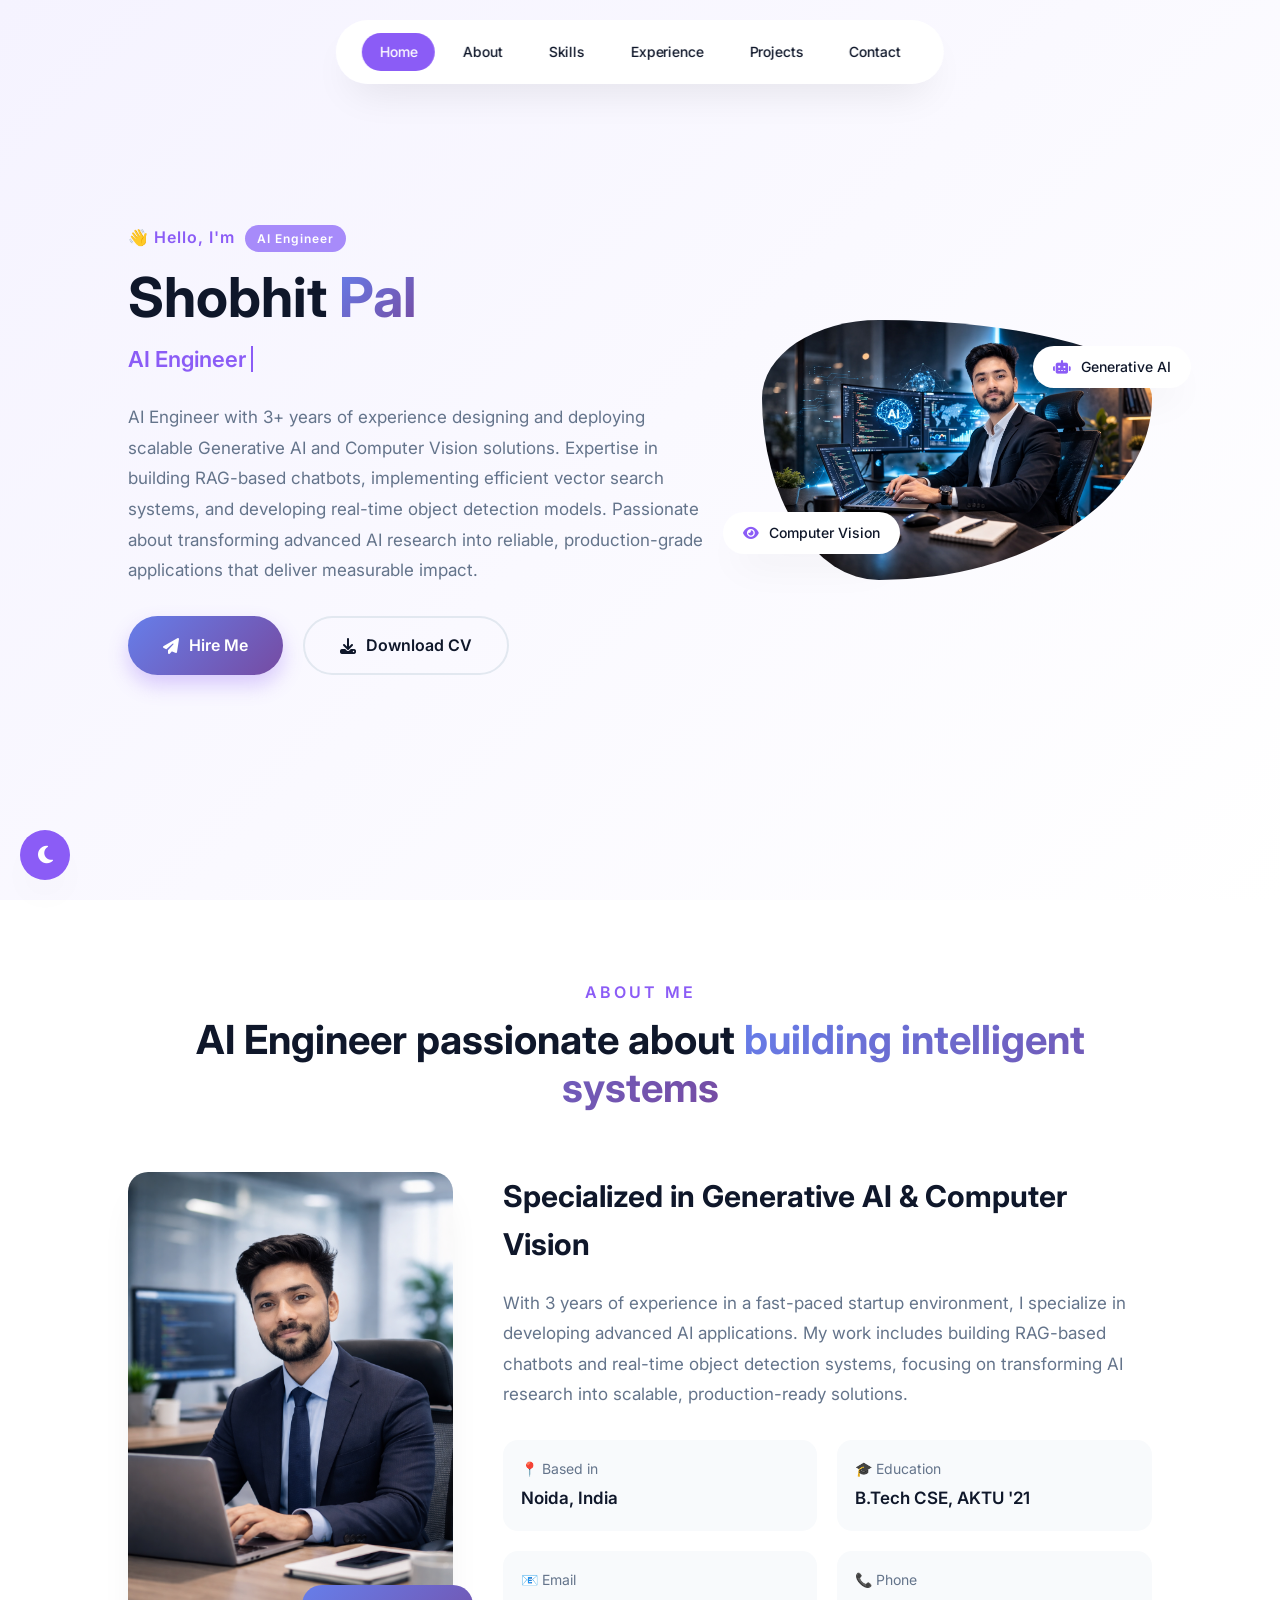
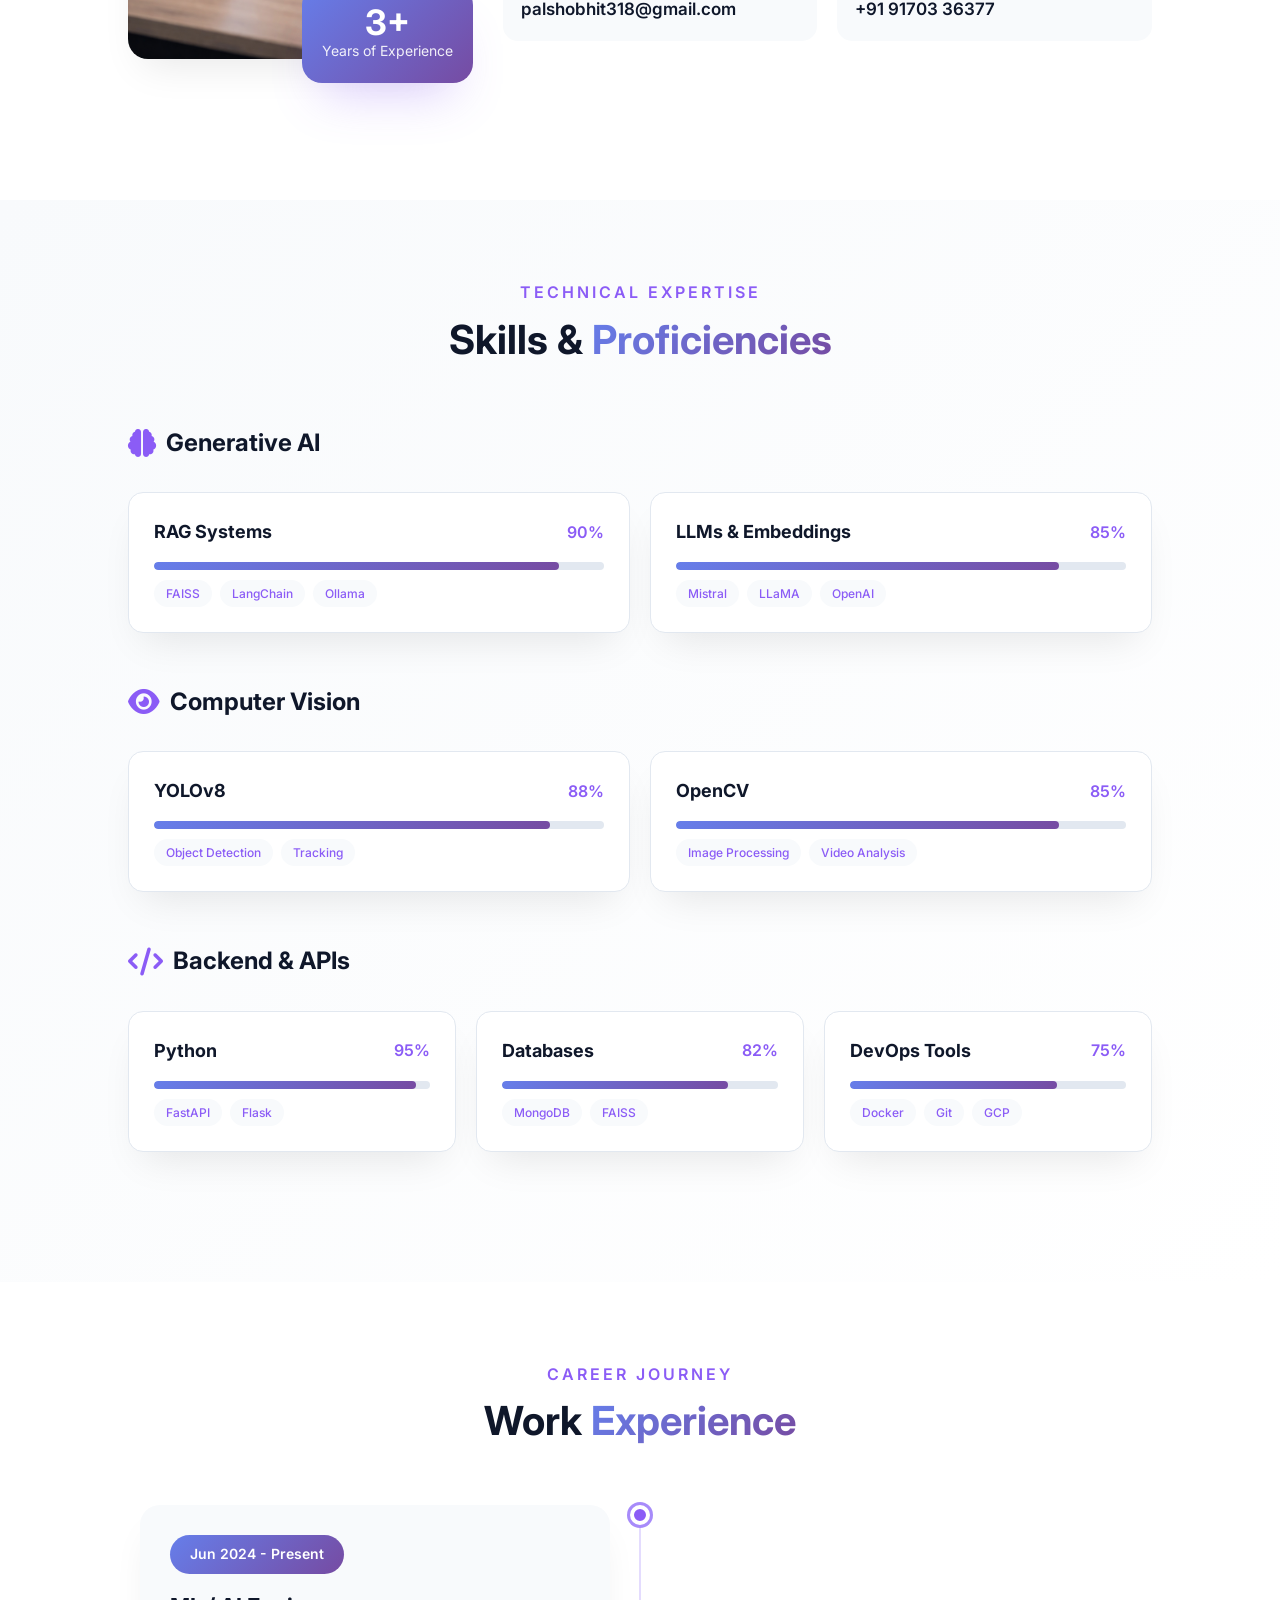
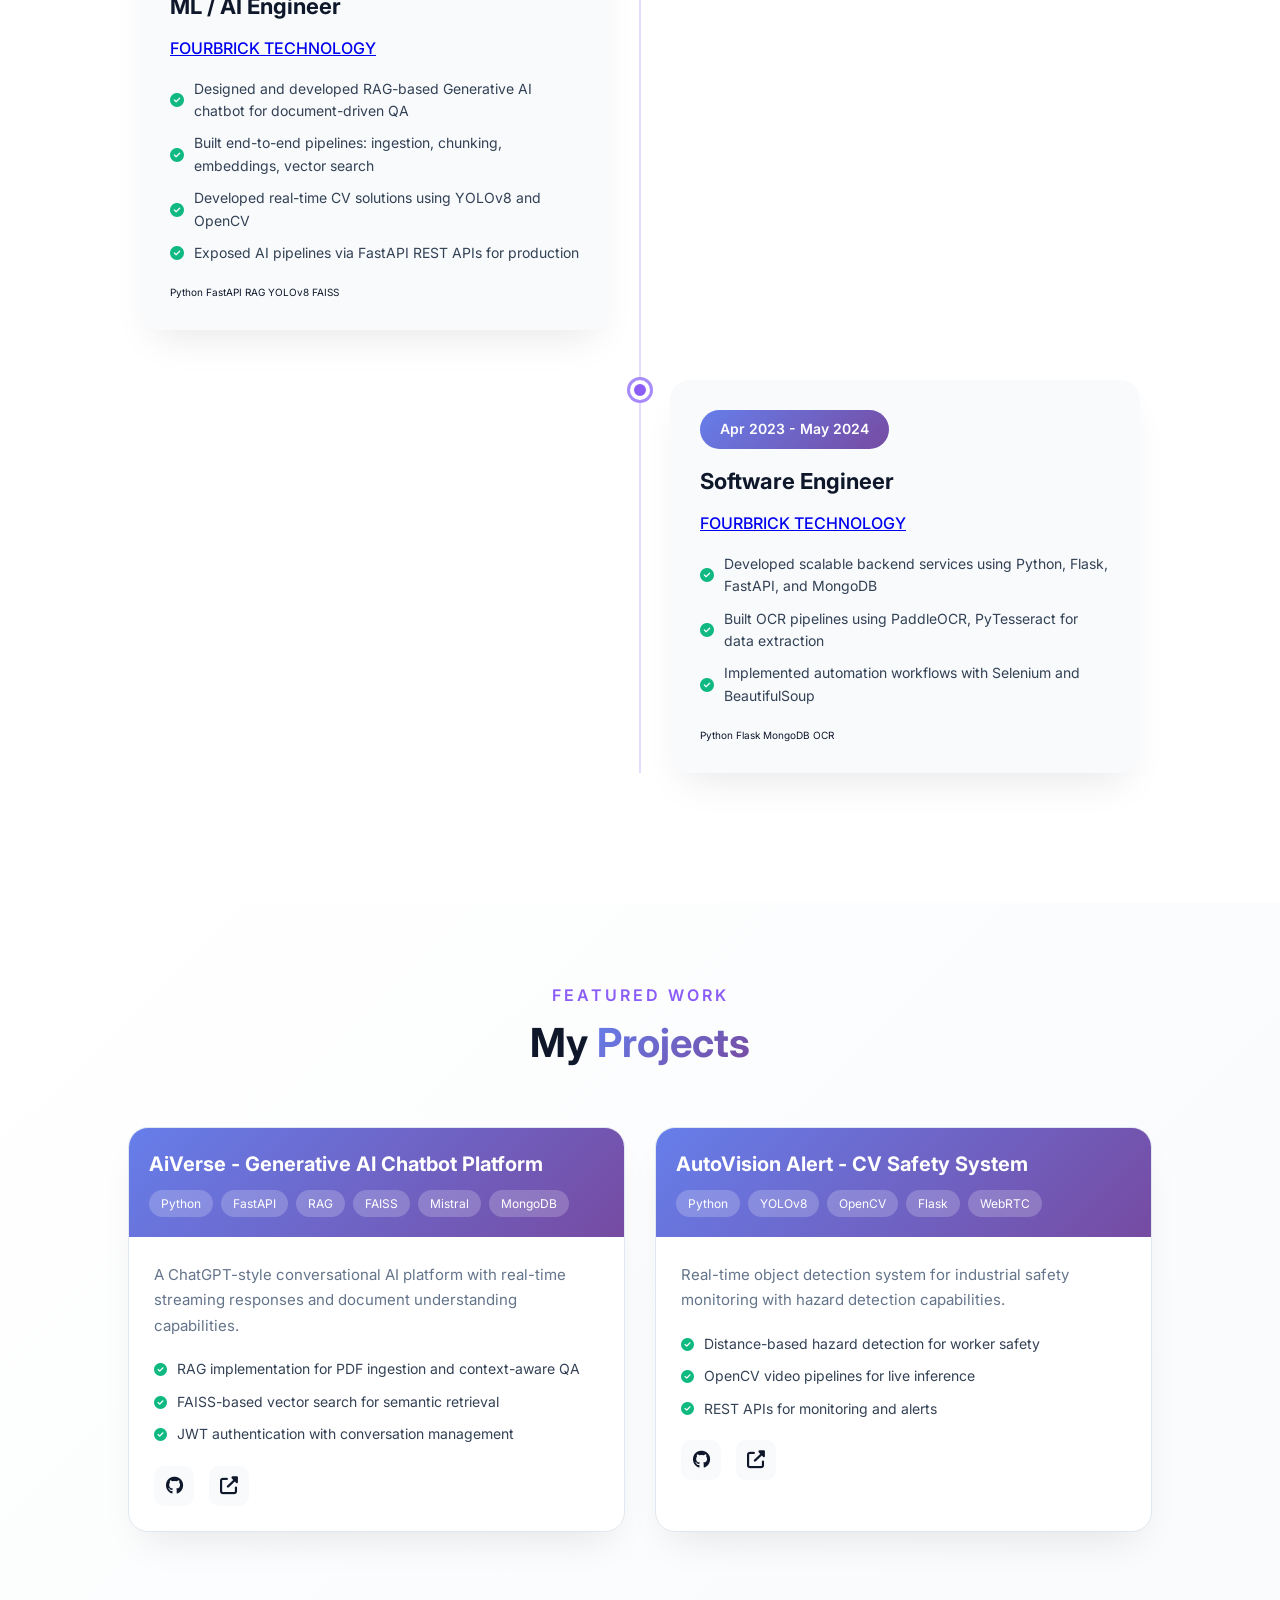
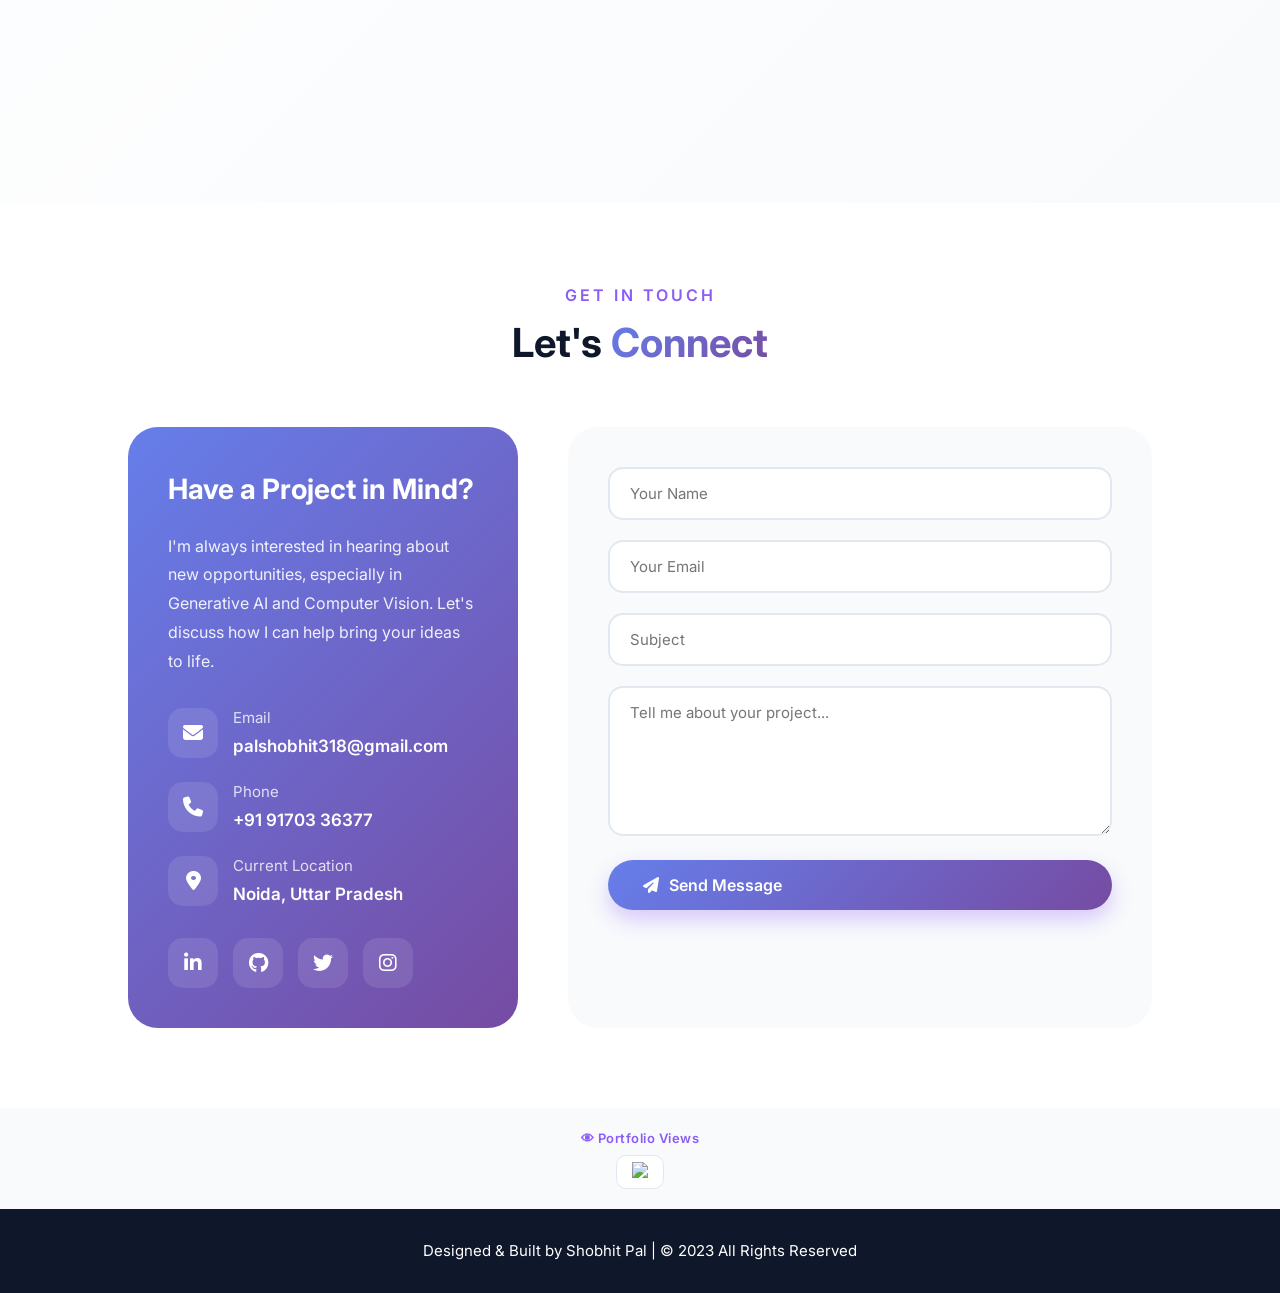
==== index.html @ 738b4296 "Re-add main.js script reference in index.html" ====
<!DOCTYPE html>
<html lang="en">
<head>
    <meta name="title" content="Shobhit Pal | AI Engineer Portfolio">
    <meta name="description" content="AI Engineer specializing in Machine Learning, Deep Learning and Computer Vision.">
    
    <meta name="keywords" content="AI Engineer, Machine Learning, Computer Vision, Python, Deep Learning">
    
    <meta name="author" content="Shobhit Pal">
    
    <meta name="google-site-verification" content="wuKGcyErDwrqvHxk_rf9_k-FTEgDWXUPkaI0oCLeR6c" />
    
    <meta charset="UTF-8">
    <meta http-equiv="X-UA-Compatible" content="IE=edge">
    <meta name="viewport" content="width=device-width, initial-scale=1.0">
    <title>Shobhit Pal | Principal AI Engineer - Ex-Google (Freelance) | Generative AI Expert</title>

    <!-- Google Analytics -->
<script async src="https://www.googletagmanager.com/gtag/js?id=G-SCRE6ZX4PL"></script>
<script>
window.dataLayer = window.dataLayer || [];
function gtag(){dataLayer.push(arguments);}
gtag('js', new Date());

gtag('config', 'G-SCRE6ZX4PL');
</script>
    
    <!-- External CSS Libraries -->
    <link rel="stylesheet" href="https://cdnjs.cloudflare.com/ajax/libs/font-awesome/6.3.0/css/all.min.css">
    <link href="https://fonts.googleapis.com/css2?family=Inter:wght@300;400;500;600;700;800&display=swap" rel="stylesheet">
    
    <!-- Custom CSS -->
    <link rel="stylesheet" href="css/style.css">
</head>
<body>
    <!-- Custom Cursor Elements -->
    <div class="cursor-1"></div>
    <div class="cursor-2"></div>

    <!-- Mobile Menu Button -->
    <div id="menu-bars" class="fas fa-bars"></div>

    <!-- Navigation -->
    <nav class="navbar">
        <a href="#home">Home</a>
        <a href="#about">About</a>
        <a href="#skills">Skills</a>
        <a href="#experience">Experience</a>
        <a href="#projects">Projects</a>
        <a href="#contact">Contact</a>
    </nav>

    <!-- Home Section -->
    <section class="home" id="home">
        <div class="home-content">
            <div class="greeting">
                👋 Hello, I'm
                <span class="greeting-badge">AI Engineer</span>
            </div>
            <h1>
                Shobhit <span>Pal</span>
            </h1>
            <div class="typing-container">
                <span class="typed-text"></span>
            </div>
            <p class="description">
                AI Engineer with 3+ years of experience designing and deploying scalable Generative AI and Computer Vision solutions. Expertise in building RAG-based chatbots, implementing efficient vector search systems, and developing real-time object detection models. Passionate about transforming advanced AI research into reliable, production-grade applications that deliver measurable impact.
            </p>
            <div class="cta-buttons">
                <a href="#contact" class="btn btn-primary">
                    <i class="fas fa-paper-plane"></i>
                    Hire Me
                </a>
                <a href="assets/docs/Shobhit_Pal_Ai_3y.pdf" class="btn btn-outline">
                    <i class="fas fa-download"></i>
                    Download CV
                </a>
            </div>
        </div>
        <div class="home-image">
            <div class="image-wrapper">
                <img src="assets/images/shobhit1.png" alt="Shobhit Pal">
            </div>
            <div class="floating-badge badge-1">
                <i class="fas fa-robot" style="color: var(--primary);"></i>
                <span>Generative AI</span>
            </div>
            <div class="floating-badge badge-2">
                <i class="fas fa-eye" style="color: var(--primary);"></i>
                <span>Computer Vision</span>
            </div>
        </div>
    </section>

    <!-- About Section -->
    <section class="about" id="about">
        <div class="section-header">
            <span class="section-subtitle">About Me</span>
            <h2 class="section-title">AI Engineer passionate about <span>building intelligent systems</span></h2>
        </div>
        <div class="about-grid">
            <div class="about-image">
                <img src="assets/images/shobhit2.png" alt="Shobhit Pal">
                <div class="experience-badge">
                    <span class="years">3+</span>
                    <span class="text">Years of Experience</span>
                </div>
            </div>
            <div class="about-content">
                <h3>Specialized in Generative AI & Computer Vision</h3>
                <p class="about-text">
                    With 3 years of experience in a fast-paced startup environment, I specialize in developing advanced AI applications. My work includes building RAG-based chatbots and real-time object detection systems, focusing on transforming AI research into scalable, production-ready solutions.
                </p>
                <div class="about-details">
                    <div class="detail-item">
                        <span class="label">📍 Based in</span>
                        <span class="value">Noida, India</span>
                    </div>
                    <div class="detail-item">
                        <span class="label">🎓 Education</span>
                        <span class="value">B.Tech CSE, AKTU '21</span>
                    </div>
                    <div class="detail-item">
                        <span class="label">📧 Email</span>
                        <span class="value">palshobhit318@gmail.com</span>
                    </div>
                    <div class="detail-item">
                        <span class="label">📞 Phone</span>
                        <span class="value">+91 91703 36377</span>
                    </div>
                </div>
            </div>
        </div>
    </section>

    <!-- Skills Section -->
    <section class="skills" id="skills">
        <div class="section-header">
            <span class="section-subtitle">Technical Expertise</span>
            <h2 class="section-title">Skills & <span>Proficiencies</span></h2>
        </div>

        <div class="skills-category">
            <h3 class="category-title">
                <i class="fas fa-brain"></i>
                Generative AI
            </h3>
            <div class="skills-grid">
                <div class="skill-card">
                    <div class="skill-header">
                        <h3>RAG Systems</h3>
                        <span class="skill-percent">90%</span>
                    </div>
                    <div class="skill-bar">
                        <div class="skill-progress" style="width: 90%"></div>
                    </div>
                    <div class="skill-tags">
                        <span class="skill-tag">FAISS</span>
                        <span class="skill-tag">LangChain</span>
                        <span class="skill-tag">Ollama</span>
                    </div>
                </div>
                <div class="skill-card">
                    <div class="skill-header">
                        <h3>LLMs & Embeddings</h3>
                        <span class="skill-percent">85%</span>
                    </div>
                    <div class="skill-bar">
                        <div class="skill-progress" style="width: 85%"></div>
                    </div>
                    <div class="skill-tags">
                        <span class="skill-tag">Mistral</span>
                        <span class="skill-tag">LLaMA</span>
                        <span class="skill-tag">OpenAI</span>
                    </div>
                </div>
            </div>
        </div>

        <div class="skills-category">
            <h3 class="category-title">
                <i class="fas fa-eye"></i>
                Computer Vision
            </h3>
            <div class="skills-grid">
                <div class="skill-card">
                    <div class="skill-header">
                        <h3>YOLOv8</h3>
                        <span class="skill-percent">88%</span>
                    </div>
                    <div class="skill-bar">
                        <div class="skill-progress" style="width: 88%"></div>
                    </div>
                    <div class="skill-tags">
                        <span class="skill-tag">Object Detection</span>
                        <span class="skill-tag">Tracking</span>
                    </div>
                </div>
                <div class="skill-card">
                    <div class="skill-header">
                        <h3>OpenCV</h3>
                        <span class="skill-percent">85%</span>
                    </div>
                    <div class="skill-bar">
                        <div class="skill-progress" style="width: 85%"></div>
                    </div>
                    <div class="skill-tags">
                        <span class="skill-tag">Image Processing</span>
                        <span class="skill-tag">Video Analysis</span>
                    </div>
                </div>
            </div>
        </div>

        <div class="skills-category">
            <h3 class="category-title">
                <i class="fas fa-code"></i>
                Backend & APIs
            </h3>
            <div class="skills-grid">
                <div class="skill-card">
                    <div class="skill-header">
                        <h3>Python</h3>
                        <span class="skill-percent">95%</span>
                    </div>
                    <div class="skill-bar">
                        <div class="skill-progress" style="width: 95%"></div>
                    </div>
                    <div class="skill-tags">
                        <span class="skill-tag">FastAPI</span>
                        <span class="skill-tag">Flask</span>
                    </div>
                </div>
                <div class="skill-card">
                    <div class="skill-header">
                        <h3>Databases</h3>
                        <span class="skill-percent">82%</span>
                    </div>
                    <div class="skill-bar">
                        <div class="skill-progress" style="width: 82%"></div>
                    </div>
                    <div class="skill-tags">
                        <span class="skill-tag">MongoDB</span>
                        <span class="skill-tag">FAISS</span>
                    </div>
                </div>
                <div class="skill-card">
                    <div class="skill-header">
                        <h3>DevOps Tools</h3>
                        <span class="skill-percent">75%</span>
                    </div>
                    <div class="skill-bar">
                        <div class="skill-progress" style="width: 75%"></div>
                    </div>
                    <div class="skill-tags">
                        <span class="skill-tag">Docker</span>
                        <span class="skill-tag">Git</span>
                        <span class="skill-tag">GCP</span>
                    </div>
                </div>
            </div>
        </div>
    </section>

    <!-- Experience Section -->
    <section class="experience" id="experience">
        <div class="section-header">
            <span class="section-subtitle">Career Journey</span>
            <h2 class="section-title">Work <span>Experience</span></h2>
        </div>
        <div class="timeline">
            <div class="timeline-item">
                <div class="timeline-dot"></div>
                <div class="timeline-content">
                    <span class="timeline-date">Jun 2024 - Present</span>
                    <h3>ML / AI Engineer</h3>
                    <p class="company">
                        <a href="https://www.fourbrick.com/">FOURBRICK TECHNOLOGY</a>
                    </p>
                    <ul class="achievements">
                        <li><i class="fas fa-check-circle"></i> Designed and developed RAG-based Generative AI chatbot for document-driven QA</li>
                        <li><i class="fas fa-check-circle"></i> Built end-to-end pipelines: ingestion, chunking, embeddings, vector search</li>
                        <li><i class="fas fa-check-circle"></i> Developed real-time CV solutions using YOLOv8 and OpenCV</li>
                        <li><i class="fas fa-check-circle"></i> Exposed AI pipelines via FastAPI REST APIs for production</li>
                    </ul>
                    <div class="tech-stack">
                        <span class="tech-tag">Python</span>
                        <span class="tech-tag">FastAPI</span>
                        <span class="tech-tag">RAG</span>
                        <span class="tech-tag">YOLOv8</span>
                        <span class="tech-tag">FAISS</span>
                    </div>
                </div>
            </div>

            <div class="timeline-item">
                <div class="timeline-dot"></div>
                <div class="timeline-content">
                    <span class="timeline-date">Apr 2023 - May 2024</span>
                    <h3>Software Engineer</h3>
                    <p class="company">
                        <a href="https://www.fourbrick.com/">FOURBRICK TECHNOLOGY</a>
                    </p>
                    <ul class="achievements">
                        <li><i class="fas fa-check-circle"></i> Developed scalable backend services using Python, Flask, FastAPI, and MongoDB</li>
                        <li><i class="fas fa-check-circle"></i> Built OCR pipelines using PaddleOCR, PyTesseract for data extraction</li>
                        <li><i class="fas fa-check-circle"></i> Implemented automation workflows with Selenium and BeautifulSoup</li>
                    </ul>
                    <div class="tech-stack">
                        <span class="tech-tag">Python</span>
                        <span class="tech-tag">Flask</span>
                        <span class="tech-tag">MongoDB</span>
                        <span class="tech-tag">OCR</span>
                    </div>
                </div>
            </div>
        </div>
    </section>

    <!-- Projects Section -->
    <section class="projects" id="projects">
        <div class="section-header">
            <span class="section-subtitle">Featured Work</span>
            <h2 class="section-title">My <span>Projects</span></h2>
        </div>
        <div class="projects-grid">
            <div class="project-card">
                <div class="project-header">
                    <h3>AiVerse - Generative AI Chatbot Platform</h3>
                    <div class="tech-stack">
                        <span class="tech-tag">Python</span>
                        <span class="tech-tag">FastAPI</span>
                        <span class="tech-tag">RAG</span>
                        <span class="tech-tag">FAISS</span>
                        <span class="tech-tag">Mistral</span>
                        <span class="tech-tag">MongoDB</span>
                    </div>
                </div>
                <div class="project-content">
                    <p>A ChatGPT-style conversational AI platform with real-time streaming responses and document understanding capabilities.</p>
                    <ul class="features-list">
                        <li><i class="fas fa-check-circle"></i> RAG implementation for PDF ingestion and context-aware QA</li>
                        <li><i class="fas fa-check-circle"></i> FAISS-based vector search for semantic retrieval</li>
                        <li><i class="fas fa-check-circle"></i> JWT authentication with conversation management</li>
                    </ul>
                    <div class="project-links">
                        <a href="https://github.com/ShobhitGitHubPal" class="project-link"><i class="fab fa-github"></i></a>
                        <a href="https://github.com/ShobhitGitHubPal/chatgpt" class="project-link"><i class="fas fa-external-link-alt"></i></a>
                    </div>
                </div>
            </div>

            <div class="project-card">
                <div class="project-header">
                    <h3>AutoVision Alert - CV Safety System</h3>
                    <div class="tech-stack">
                        <span class="tech-tag">Python</span>
                        <span class="tech-tag">YOLOv8</span>
                        <span class="tech-tag">OpenCV</span>
                        <span class="tech-tag">Flask</span>
                        <span class="tech-tag">WebRTC</span>
                    </div>
                </div>
                <div class="project-content">
                    <p>Real-time object detection system for industrial safety monitoring with hazard detection capabilities.</p>
                    <ul class="features-list">
                        <li><i class="fas fa-check-circle"></i> Distance-based hazard detection for worker safety</li>
                        <li><i class="fas fa-check-circle"></i> OpenCV video pipelines for live inference</li>
                        <li><i class="fas fa-check-circle"></i> REST APIs for monitoring and alerts</li>
                    </ul>
                    <div class="project-links">
                        <a href="https://github.com/ShobhitGitHubPal" class="project-link"><i class="fab fa-github"></i></a>
                        <a href="#" class="project-link"><i class="fas fa-external-link-alt"></i></a>
                    </div>
                </div>
            </div>
        </div>
    </section>

    <!-- Contact Section -->
    <section class="contact" id="contact">
        <div class="section-header">
            <span class="section-subtitle">Get In Touch</span>
            <h2 class="section-title">Let's <span>Connect</span></h2>
        </div>
        <div class="contact-container">
            <div class="contact-info">
                <h3>Have a Project in Mind?</h3>
                <p>I'm always interested in hearing about new opportunities, especially in Generative AI and Computer Vision. Let's discuss how I can help bring your ideas to life.</p>
                
                <div class="contact-details">
                    <div class="contact-item">
                        <i class="fas fa-envelope"></i>
                        <div class="info">
                            <h4>Email</h4>
                            <p><a href="mailto:palshobhit318@gmail.com">palshobhit318@gmail.com</a></p>
                        </div>
                    </div>
                    <div class="contact-item">
                        <i class="fas fa-phone"></i>
                        <div class="info">
                            <h4>Phone</h4>
                            <p><a href="tel:+9170336377">+91 91703 36377</a></p>
                        </div>
                    </div>
                    <div class="contact-item">
                        <i class="fas fa-map-marker-alt"></i>
                        <div class="info">
                            <h4>Current Location</h4>
                            <p>Noida, Uttar Pradesh</p>
                        </div>
                    </div>
                </div>

                <div class="social-links">
                    <a href="https://www.linkedin.com/in/shobhit-pal-b65147240/" class="social-link"><i class="fab fa-linkedin-in"></i></a>
                    <a href="https://github.com/ShobhitGitHubPal" class="social-link"><i class="fab fa-github"></i></a>
                    <a href="https://twitter.com/shobhit87718411" class="social-link"><i class="fab fa-twitter"></i></a>
                    <a href="https://www.instagram.com/palshobhit318/" class="social-link"><i class="fab fa-instagram"></i></a>
                </div>
            </div>

            <!-- <form class="contact-form" id="contactForm">
                <div class="form-group">
                    <input type="text" placeholder="Your Name" required>
                </div>
                <div class="form-group">
                    <input type="email" placeholder="Your Email" required>
                </div>
                <div class="form-group">
                    <input type="text" placeholder="Subject">
                </div>
                <div class="form-group">
                    <textarea placeholder="Tell me about your project..." required></textarea>
                </div>
                <button type="submit" class="btn btn-primary" style="width: 100%;">
                    <i class="fas fa-paper-plane"></i>
                    Send Message
                </button>
            </form> -->

            <form class="contact-form" id="contactForm">

<div class="form-group">
<input type="text" name="name" placeholder="Your Name" required>
</div>

<div class="form-group">
<input type="email" name="email" placeholder="Your Email" required>
</div>

<div class="form-group">
<input type="text" name="subject" placeholder="Subject">
</div>

<div class="form-group">
<textarea name="message" placeholder="Tell me about your project..." required></textarea>
</div>

<button type="submit" class="btn btn-primary" style="width: 100%;">
<i class="fas fa-paper-plane"></i>
Send Message
</button>

</form>
        </div>
    </section>
<!-- <div style="text-align:center; margin-bottom:20px;">
<img src="https://komarev.com/ghpvc/?username=ShobhitGitHubPal&label=Portfolio%20Views&color=blue&style=for-the-badge&random=1">
</div> -->

<div style="text-align:center; margin-bottom:20px;">

<!-- hitwebcounter Code START -->

<div class="visitor-counter">

    <span class="counter-label">
        👁 Portfolio Views
    </span>

<div class="counter-box">
        <!-- <img src="https://hitwebcounter.com/counter/counter.php?page=21481821&style=0006&nbdigits=5&type=page&initCount=0" /> -->
    <img src="https://hitwebcounter.com/counter/counter.php?page=21481821&style=0006&type=page&initCount=0" />
    </div>

</div>

</div>
    <!-- Footer -->
    <footer>
        <p>Designed & Built by <span>Shobhit Pal</span> | © 2023 All Rights Reserved</p>
    </footer>

    <!-- Custom JavaScript -->
    <script src="https://cdn.jsdelivr.net/npm/emailjs-com@2/dist/email.min.js"></script>
    <script src="js/main.js"></script>
    
<!-- <script src="js/main.js"></script> -->
</body>
</html>
---- css/style.css ----
/* ===== RESET & BASE STYLES ===== */
* {
    margin: 0;
    padding: 0;
    box-sizing: border-box;
    font-family: 'Inter', sans-serif;
}

:root {
    --primary: #8b5cf6;
    --primary-dark: #7c3aed;
    --primary-light: #a78bfa;
    --secondary: #0f172a;
    --accent: #06b6d4;
    --text-primary: #0f172a;
    --text-secondary: #334155;
    --text-light: #64748b;
    --bg-light: #f8fafc;
    --bg-white: #ffffff;
    --bg-gradient: linear-gradient(135deg, #667eea 0%, #764ba2 100%);
    --border: #e2e8f0;
    --shadow: 0 20px 40px -15px rgba(0, 0, 0, 0.1);
    --shadow-hover: 0 30px 50px -20px rgba(139, 92, 246, 0.3);
    --success: #10b981;
    --warning: #f59e0b;
    --google-blue: #4285f4;
    --google-red: #ea4335;
    --google-yellow: #fbbc05;
    --google-green: #34a853;
}

html {
    font-size: 62.5%;    
    scroll-behavior: smooth;
}

body {
    background-color: var(--bg-light);
    color: var(--text-primary);
    line-height: 1.6;
}

/* ===== CUSTOM CURSOR ===== */
.cursor-1, .cursor-2 {
    position: fixed;
    border-radius: 50%;
    pointer-events: none;
    z-index: 9999;
    transition: 0.1s;
}

/* .cursor-1 {
    width: 1rem;
    height: 1rem;
    background-color: var(--primary);
    transform: translate(-50%, -50%);
} */

/* .cursor-2 {
    width: 3rem;
    height: 3rem;
    border: 2px solid var(--primary);
    transform: translate(-50%, -50%);
    transition: 0.15s;
} */

/* ===== NAVIGATION ===== */
.navbar {
    position: fixed;
    top: 2rem;
    left: 50%;
    transform: translateX(-50%);
    background: rgba(255, 255, 255, 0.95);
    backdrop-filter: blur(10px);
    padding: 1.2rem 2.5rem;
    border-radius: 10rem;
    box-shadow: var(--shadow);
    z-index: 1000;
    display: flex;
    gap: 1rem;
    border: 1px solid rgba(255, 255, 255, 0.3);
}

.navbar a {
    color: var(--text-primary);
    text-decoration: none;
    font-size: 1.4rem;
    font-weight: 500;
    padding: 0.8rem 1.8rem;
    border-radius: 2rem;
    transition: all 0.3s ease;
    letter-spacing: -0.01em;
}

.navbar a:hover {
    background: var(--primary);
    color: white;
}

#menu-bars {
    display: none;
    position: fixed;
    top: 2rem;
    right: 2rem;
    z-index: 1001;
    font-size: 2.5rem;
    background: var(--primary);
    color: white;
    padding: 1rem 1.5rem;
    border-radius: 1rem;
    cursor: pointer;
}

/* ===== SECTIONS ===== */
section {
    min-height: 100vh;
    padding: 8rem 10%;
}

/* ===== HOME SECTION ===== */
.home {
    display: grid;
    grid-template-columns: 1.2fr 0.8fr;
    align-items: center;
    gap: 5rem;
    background: linear-gradient(135deg, #f5f3ff 0%, #ffffff 100%);
}

.home-content .greeting {
    font-size: 1.6rem;
    color: var(--primary);
    font-weight: 600;
    letter-spacing: 1px;
    margin-bottom: 1.5rem;
    display: flex;
    align-items: center;
    gap: 1rem;
}

.greeting-badge {
    background: var(--primary-light);
    color: white;
    padding: 0.4rem 1.2rem;
    border-radius: 2rem;
    font-size: 1.2rem;
}

.home-content h1 {
    font-size: 5.5rem;
    line-height: 1.1;
    font-weight: 700;
    color: var(--secondary);
    margin-bottom: 1.5rem;
}

.home-content h1 span {
    background: var(--bg-gradient);
    -webkit-background-clip: text;
    -webkit-text-fill-color: transparent;
    display: inline-block;
}

.typing-container {
    font-size: 2.2rem;
    color: var(--text-secondary);
    margin-bottom: 2rem;
    font-weight: 400;
    min-height: 4rem;
}

.typed-text {
    color: var(--primary);
    font-weight: 600;
    border-right: 2px solid var(--primary);
    padding-right: 0.5rem;
}

.home-content .description {
    font-size: 1.7rem;
    color: var(--text-light);
    max-width: 600px;
    margin-bottom: 3rem;
    line-height: 1.8;
}

.cta-buttons {
    display: flex;
    gap: 2rem;
}

.btn {
    padding: 1.5rem 3.5rem;
    font-size: 1.6rem;
    font-weight: 600;
    border-radius: 5rem;
    text-decoration: none;
    transition: all 0.3s ease;
    border: none;
    cursor: pointer;
    display: inline-flex;
    align-items: center;
    gap: 1rem;
}

.btn-primary {
    background: var(--bg-gradient);
    color: white;
    box-shadow: 0 10px 20px rgba(139, 92, 246, 0.3);
}

.btn-primary:hover {
    transform: translateY(-3px);
    box-shadow: 0 15px 30px rgba(139, 92, 246, 0.4);
}

.btn-outline {
    background: transparent;
    color: var(--text-primary);
    border: 2px solid var(--border);
}

.btn-outline:hover {
    border-color: var(--primary);
    color: var(--primary);
    transform: translateY(-3px);
}

.home-image {
    position: relative;
}

.image-wrapper {
    position: relative;
    border-radius: 30% 70% 70% 30% / 30% 30% 70% 70%;
    overflow: hidden;
    animation: morphing 10s ease-in-out infinite;
}

@keyframes morphing {
    0% { border-radius: 30% 70% 70% 30% / 30% 30% 70% 70%; }
    25% { border-radius: 50% 50% 50% 50% / 50% 50% 50% 50%; }
    50% { border-radius: 70% 30% 30% 70% / 70% 70% 30% 30%; }
    75% { border-radius: 40% 60% 60% 40% / 60% 40% 60% 40%; }
    100% { border-radius: 30% 70% 70% 30% / 30% 30% 70% 70%; }
}

.image-wrapper img {
    width: 100%;
    height: auto;
    display: block;
    transition: transform 0.3s ease;
}

.floating-badge {
    position: absolute;
    background: white;
    padding: 1rem 2rem;
    border-radius: 5rem;
    box-shadow: var(--shadow);
    display: flex;
    align-items: center;
    gap: 1rem;
    font-size: 1.4rem;
    font-weight: 500;
    animation: float 3s ease-in-out infinite;
}

.badge-1 {
    top: 10%;
    right: -10%;
    animation-delay: 0s;
}

.badge-2 {
    bottom: 10%;
    left: -10%;
    animation-delay: 1.5s;
}

@keyframes float {
    0%, 100% { transform: translateY(0); }
    50% { transform: translateY(-20px); }
}

/* ===== SECTION HEADERS ===== */
.section-header {
    text-align: center;
    margin-bottom: 6rem;
}

.section-subtitle {
    font-size: 1.6rem;
    color: var(--primary);
    font-weight: 600;
    text-transform: uppercase;
    letter-spacing: 3px;
    margin-bottom: 1rem;
    display: block;
}

.section-title {
    font-size: 4rem;
    font-weight: 700;
    color: var(--secondary);
    line-height: 1.2;
}

.section-title span {
    background: var(--bg-gradient);
    -webkit-background-clip: text;
    -webkit-text-fill-color: transparent;
}

/* ===== ABOUT SECTION ===== */
.about {
    background: var(--bg-white);
}

.about-grid {
    display: grid;
    grid-template-columns: 1fr 2fr;
    gap: 5rem;
    align-items: start;
}

.about-image {
    position: relative;
}

.about-image img {
    width: 100%;
    border-radius: 2rem;
    box-shadow: var(--shadow);
}

.experience-badge {
    position: absolute;
    bottom: -2rem;
    right: -2rem;
    background: var(--bg-gradient);
    color: white;
    padding: 2rem;
    border-radius: 2rem;
    text-align: center;
    box-shadow: var(--shadow-hover);
}

.experience-badge .years {
    font-size: 3.5rem;
    font-weight: 700;
    display: block;
    line-height: 1;
}

.experience-badge .text {
    font-size: 1.4rem;
    opacity: 0.9;
}

.about-content h3 {
    font-size: 3rem;
    color: var(--secondary);
    margin-bottom: 2rem;
}

.about-text {
    font-size: 1.7rem;
    color: var(--text-light);
    margin-bottom: 3rem;
    line-height: 1.8;
}

.about-details {
    display: grid;
    grid-template-columns: repeat(2, 1fr);
    gap: 2rem;
    margin-bottom: 3rem;
}

.detail-item {
    background: var(--bg-light);
    padding: 1.8rem;
    border-radius: 1.5rem;
    transition: all 0.3s ease;
}

.detail-item:hover {
    transform: translateY(-5px);
    box-shadow: var(--shadow);
}

.detail-item .label {
    font-size: 1.4rem;
    color: var(--text-light);
    display: block;
    margin-bottom: 0.5rem;
}

.detail-item .value {
    font-size: 1.7rem;
    font-weight: 600;
    color: var(--secondary);
}

/* ===== SKILLS SECTION ===== */
.skills {
    background: linear-gradient(135deg, var(--bg-light) 0%, var(--bg-white) 100%);
}

.skills-category {
    margin-bottom: 5rem;
}

.category-title {
    font-size: 2.4rem;
    color: var(--secondary);
    margin-bottom: 3rem;
    display: flex;
    align-items: center;
    gap: 1rem;
}

.category-title i {
    color: var(--primary);
    font-size: 2.8rem;
}

.skills-grid {
    display: grid;
    grid-template-columns: repeat(auto-fit, minmax(300px, 1fr));
    gap: 2rem;
}

.skill-card {
    background: var(--bg-white);
    padding: 2.5rem;
    border-radius: 1.5rem;
    box-shadow: var(--shadow);
    transition: all 0.3s ease;
    border: 1px solid var(--border);
}

.skill-card:hover {
    transform: translateY(-5px);
    box-shadow: var(--shadow-hover);
    border-color: var(--primary-light);
}

.skill-header {
    display: flex;
    justify-content: space-between;
    align-items: center;
    margin-bottom: 1.5rem;
}

.skill-header h3 {
    font-size: 1.8rem;
    color: var(--secondary);
}

.skill-percent {
    font-size: 1.6rem;
    font-weight: 600;
    color: var(--primary);
}

.skill-bar {
    width: 100%;
    height: 0.8rem;
    background: var(--border);
    border-radius: 1rem;
    overflow: hidden;
    margin-bottom: 1rem;
}

.skill-progress {
    height: 100%;
    background: var(--bg-gradient);
    border-radius: 1rem;
    width: 0;
    transition: width 1s ease;
}

.skill-tags {
    display: flex;
    flex-wrap: wrap;
    gap: 0.8rem;
}

.skill-tag {
    background: var(--bg-light);
    color: var(--primary);
    padding: 0.4rem 1.2rem;
    border-radius: 2rem;
    font-size: 1.2rem;
    font-weight: 500;
}

/* ===== EXPERIENCE SECTION ===== */
.experience {
    background: var(--bg-white);
}

.timeline {
    position: relative;
    max-width: 1000px;
    margin: 0 auto;
}

.timeline::before {
    content: '';
    position: absolute;
    left: 50%;
    transform: translateX(-50%);
    width: 2px;
    height: 100%;
    background: var(--primary-light);
    opacity: 0.3;
}

.timeline-item {
    position: relative;
    margin-bottom: 5rem;
}

.timeline-item:nth-child(odd) {
    padding-right: calc(50% + 3rem);
}

.timeline-item:nth-child(even) {
    padding-left: calc(50% + 3rem);
}

.timeline-dot {
    position: absolute;
    left: 50%;
    transform: translateX(-50%);
    width: 2rem;
    height: 2rem;
    background: var(--primary);
    border-radius: 50%;
    border: 4px solid white;
    box-shadow: 0 0 0 3px var(--primary-light);
    z-index: 2;
}

.timeline-content {
    background: var(--bg-light);
    padding: 3rem;
    border-radius: 2rem;
    position: relative;
    box-shadow: var(--shadow);
    transition: all 0.3s ease;
}

.timeline-content:hover {
    transform: scale(1.02);
    box-shadow: var(--shadow-hover);
}

.timeline-date {
    display: inline-block;
    background: var(--bg-gradient);
    color: white;
    padding: 0.8rem 2rem;
    border-radius: 5rem;
    font-size: 1.4rem;
    font-weight: 600;
    margin-bottom: 1.5rem;
}

.timeline-content h3 {
    font-size: 2.2rem;
    color: var(--secondary);
    margin-bottom: 1rem;
}

.timeline-content .company {
    font-size: 1.6rem;
    color: var(--primary);
    margin-bottom: 1.5rem;
    font-weight: 500;
}

.timeline-content p {
    font-size: 1.5rem;
    color: var(--text-light);
    margin-bottom: 2rem;
    line-height: 1.8;
}

.achievements {
    list-style: none;
    margin-bottom: 2rem;
}

.achievements li {
    font-size: 1.4rem;
    color: var(--text-secondary);
    margin-bottom: 1rem;
    display: flex;
    align-items: center;
    gap: 1rem;
}

.achievements li i {
    color: var(--success);
    font-size: 1.4rem;
}

/* ===== PROJECTS SECTION ===== */
.projects {
    background: linear-gradient(135deg, var(--bg-white) 0%, var(--bg-light) 100%);
}

.projects-grid {
    display: grid;
    grid-template-columns: repeat(auto-fit, minmax(350px, 1fr));
    gap: 3rem;
}

.project-card {
    background: var(--bg-white);
    border-radius: 2rem;
    overflow: hidden;
    box-shadow: var(--shadow);
    transition: all 0.3s ease;
    border: 1px solid var(--border);
}

.project-card:hover {
    transform: translateY(-10px);
    box-shadow: var(--shadow-hover);
}

.project-header {
    background: var(--bg-gradient);
    padding: 2rem;
    color: white;
}

.project-header h3 {
    font-size: 2rem;
    margin-bottom: 1rem;
}

.project-header .tech-stack {
    display: flex;
    flex-wrap: wrap;
    gap: 0.8rem;
}

.project-header .tech-tag {
    background: rgba(255, 255, 255, 0.2);
    padding: 0.4rem 1.2rem;
    border-radius: 2rem;
    font-size: 1.2rem;
}

.project-content {
    padding: 2.5rem;
}

.project-content p {
    font-size: 1.5rem;
    color: var(--text-light);
    margin-bottom: 2rem;
    line-height: 1.7;
}

.features-list {
    list-style: none;
    margin-bottom: 2rem;
}

.features-list li {
    font-size: 1.4rem;
    color: var(--text-secondary);
    margin-bottom: 1rem;
    display: flex;
    align-items: center;
    gap: 1rem;
}

.features-list li i {
    color: var(--success);
    font-size: 1.3rem;
}

.project-links {
    display: flex;
    gap: 1.5rem;
    margin-top: 2rem;
}

.project-link {
    width: 4rem;
    height: 4rem;
    border-radius: 1rem;
    background: var(--bg-light);
    display: flex;
    align-items: center;
    justify-content: center;
    color: var(--text-primary);
    text-decoration: none;
    font-size: 1.8rem;
    transition: all 0.3s ease;
}

.project-link:hover {
    background: var(--primary);
    color: white;
    transform: translateY(-3px);
}

/* ===== CONTACT SECTION ===== */
.contact {
    background: var(--bg-white);
}

.contact-container {
    display: grid;
    grid-template-columns: 1fr 1.5fr;
    gap: 5rem;
    max-width: 1200px;
    margin: 0 auto;
}

.contact-info {
    background: var(--bg-gradient);
    padding: 4rem;
    border-radius: 3rem;
    color: white;
}

.contact-info h3 {
    font-size: 2.8rem;
    margin-bottom: 2rem;
}

.contact-info > p {
    font-size: 1.6rem;
    margin-bottom: 3rem;
    opacity: 0.9;
    line-height: 1.8;
}

.contact-details {
    margin-bottom: 3rem;
}

.contact-item {
    display: flex;
    align-items: center;
    gap: 1.5rem;
    margin-bottom: 2rem;
}

.contact-item i {
    width: 5rem;
    height: 5rem;
    background: rgba(255, 255, 255, 0.1);
    border-radius: 1.5rem;
    display: flex;
    align-items: center;
    justify-content: center;
    font-size: 2rem;
}

.contact-item .info h4 {
    font-size: 1.5rem;
    font-weight: 400;
    opacity: 0.8;
    margin-bottom: 0.3rem;
}

.contact-item .info p {
    font-size: 1.7rem;
    font-weight: 600;
    margin: 0;
}

.contact-item .info a {
    color: white;
    text-decoration: none;
}

.social-links {
    display: flex;
    gap: 1.5rem;
}

.social-link {
    width: 5rem;
    height: 5rem;
    background: rgba(255, 255, 255, 0.1);
    border-radius: 1.5rem;
    display: flex;
    align-items: center;
    justify-content: center;
    color: white;
    text-decoration: none;
    font-size: 2rem;
    transition: all 0.3s ease;
}

.social-link:hover {
    background: white;
    color: var(--primary);
    transform: translateY(-5px);
}

.contact-form {
    background: var(--bg-light);
    padding: 4rem;
    border-radius: 3rem;
}

.form-group {
    margin-bottom: 2rem;
}

.form-group input,
.form-group textarea {
    width: 100%;
    padding: 1.5rem 2rem;
    font-size: 1.5rem;
    border: 2px solid var(--border);
    border-radius: 1.5rem;
    background: var(--bg-white);
    transition: all 0.3s ease;
}

.form-group input:focus,
.form-group textarea:focus {
    outline: none;
    border-color: var(--primary);
    box-shadow: 0 0 0 4px rgba(139, 92, 246, 0.1);
}

.form-group textarea {
    height: 150px;
    resize: vertical;
}

/* ===== FOOTER ===== */
footer {
    background: var(--secondary);
    color: white;
    text-align: center;
    padding: 3rem;
    font-size: 1.5rem;
}

/* ===== RESPONSIVE DESIGN ===== */
@media (max-width: 1200px) {
    .home-content h1 {
        font-size: 4.5rem;
    }
    
    .timeline-item:nth-child(odd) {
        padding-right: calc(50% + 2rem);
    }
    .timeline-item:nth-child(even) {
        padding-left: calc(50% + 2rem);
    }
}

@media (max-width: 991px) {
    .navbar {
        display: none;
    }

    #menu-bars {
        display: block;
    }

    .home {
        grid-template-columns: 1fr;
        text-align: center;
    }

    .home-content .description {
        margin-left: auto;
        margin-right: auto;
    }

    .cta-buttons {
        justify-content: center;
    }

    .floating-badge {
        display: none;
    }

    .about-grid {
        grid-template-columns: 1fr;
    }

    .timeline::before {
        left: 2rem;
    }

    .timeline-item:nth-child(odd),
    .timeline-item:nth-child(even) {
        padding-left: 5rem;
        padding-right: 0;
    }

    .timeline-dot {
        left: 2rem;
    }

    .contact-container {
        grid-template-columns: 1fr;
    }
}

@media (max-width: 768px) {
    section {
        padding: 6rem 5%;
    }

    .section-title {
        font-size: 3.2rem;
    }

    .home-content h1 {
        font-size: 3.5rem;
    }

    .about-details {
        grid-template-columns: 1fr;
    }

    .skills-grid {
        grid-template-columns: 1fr;
    }

    .projects-grid {
        grid-template-columns: 1fr;
    }
}

@media (max-width: 480px) {
    html {
        font-size: 55%;
    }

    .cta-buttons {
        flex-direction: column;
    }

    .btn {
        width: 100%;
        justify-content: center;
    }
}


/* ===== VISITOR COUNTER ===== */

.visitor-counter{
    display:flex;
    flex-direction:column;
    align-items:center;
    justify-content:center;
    margin-top:2rem;
    gap:0.6rem;
}

.counter-label{
    font-size:1.3rem;   /* पहले 1.6rem */
    font-weight:600;
    color:var(--primary);
    letter-spacing:0.5px;
}

.counter-box{
    background:var(--bg-white);
    padding:0.6rem 1.5rem;   /* पहले 1.2rem 2.5rem */
    border-radius:1rem;      /* थोड़ा छोटा */
    box-shadow:var(--shadow);
    border:1px solid var(--border);
    transition:all .3s ease;
}

.counter-box:hover{
    transform:translateY(-2px);
    box-shadow:var(--shadow-hover);
}

/* .counter-box img{
    height:20px;   /* पहले 30px */
} */

.counter-box img{
    height:20px;
    filter: invert(1);
}
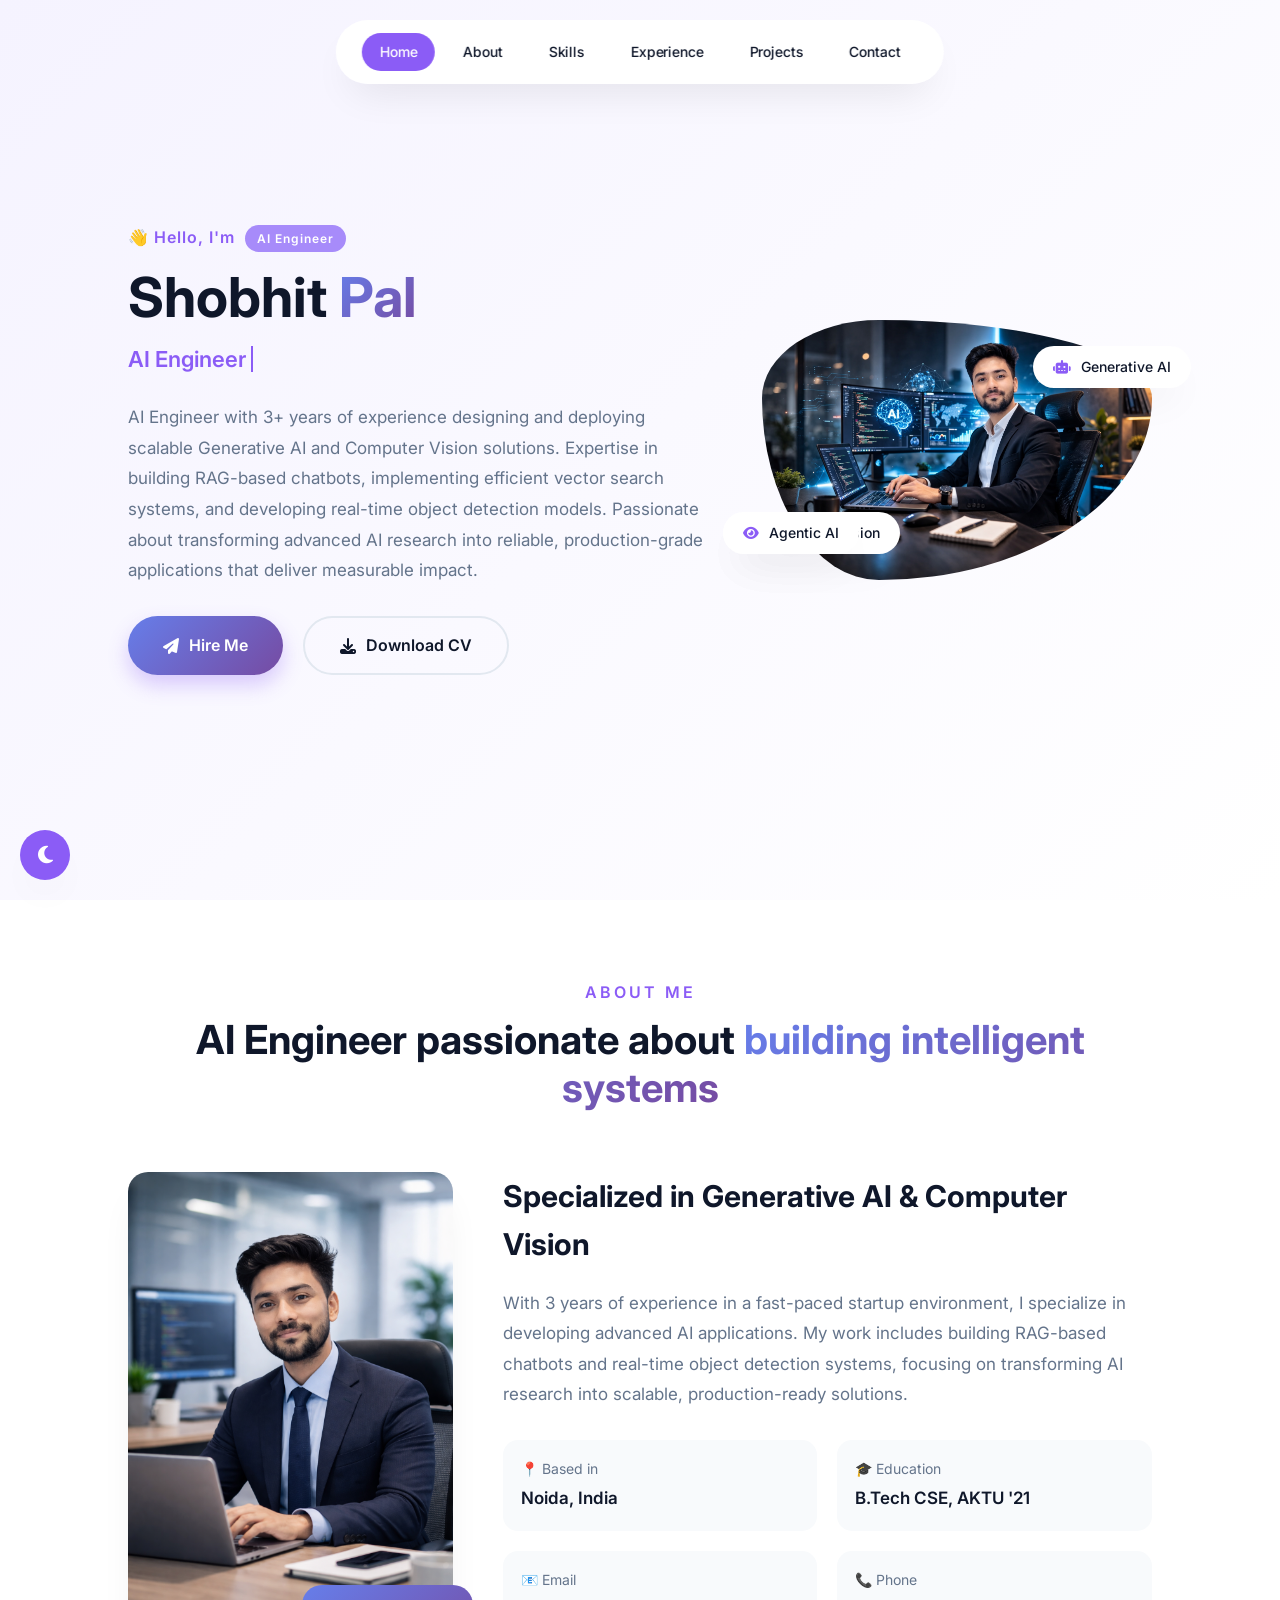
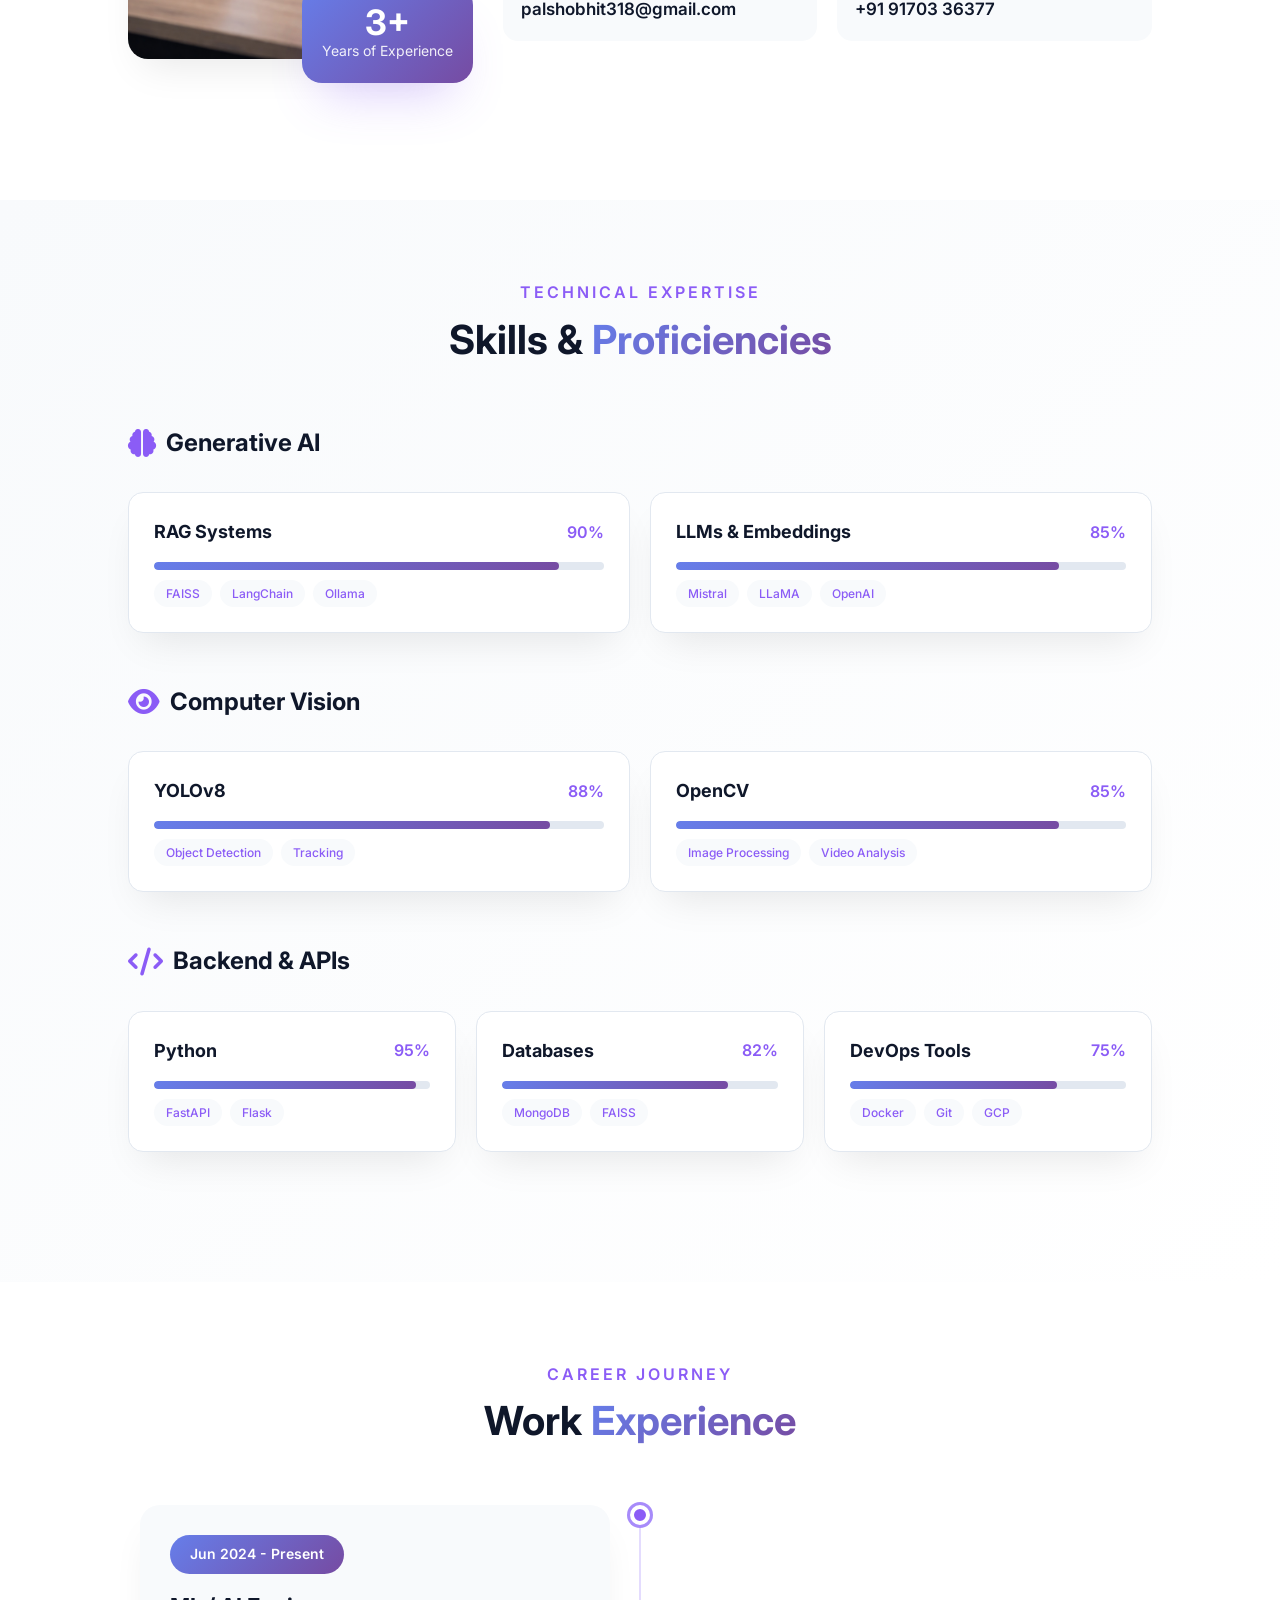
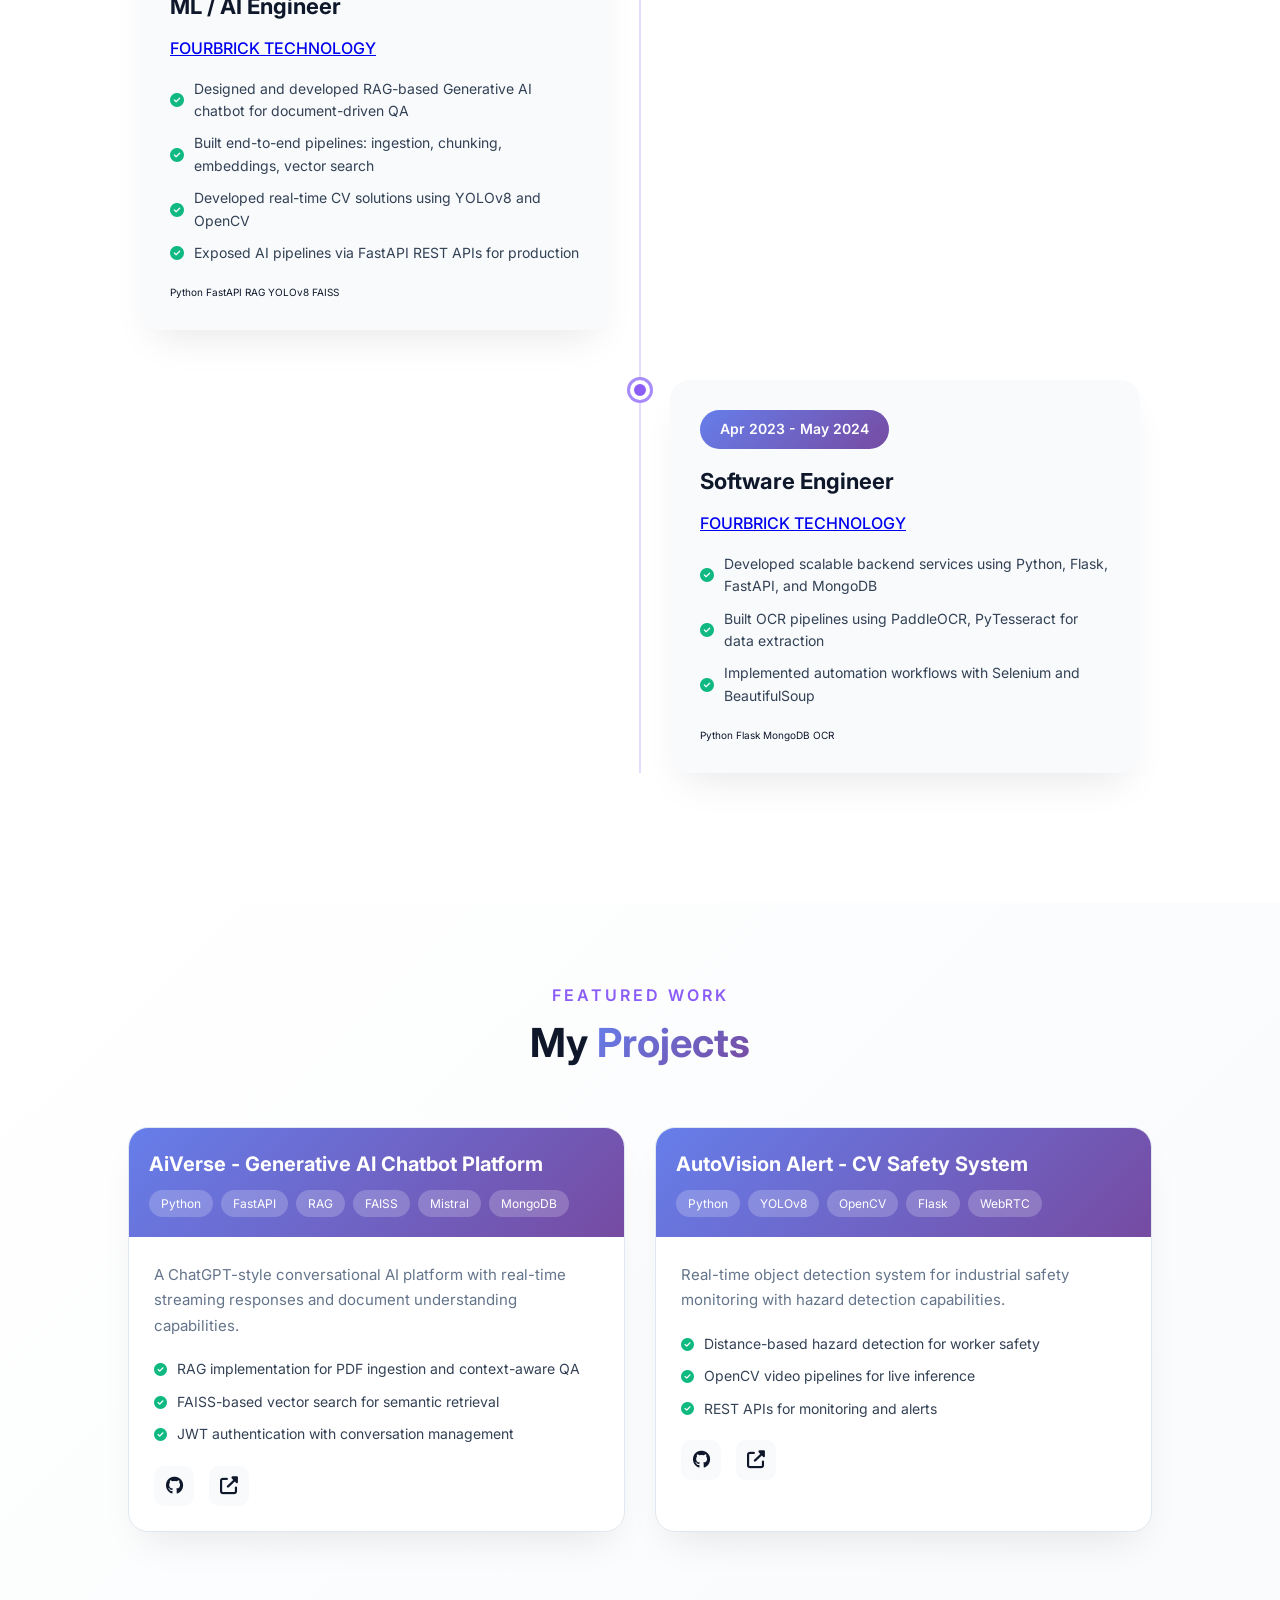
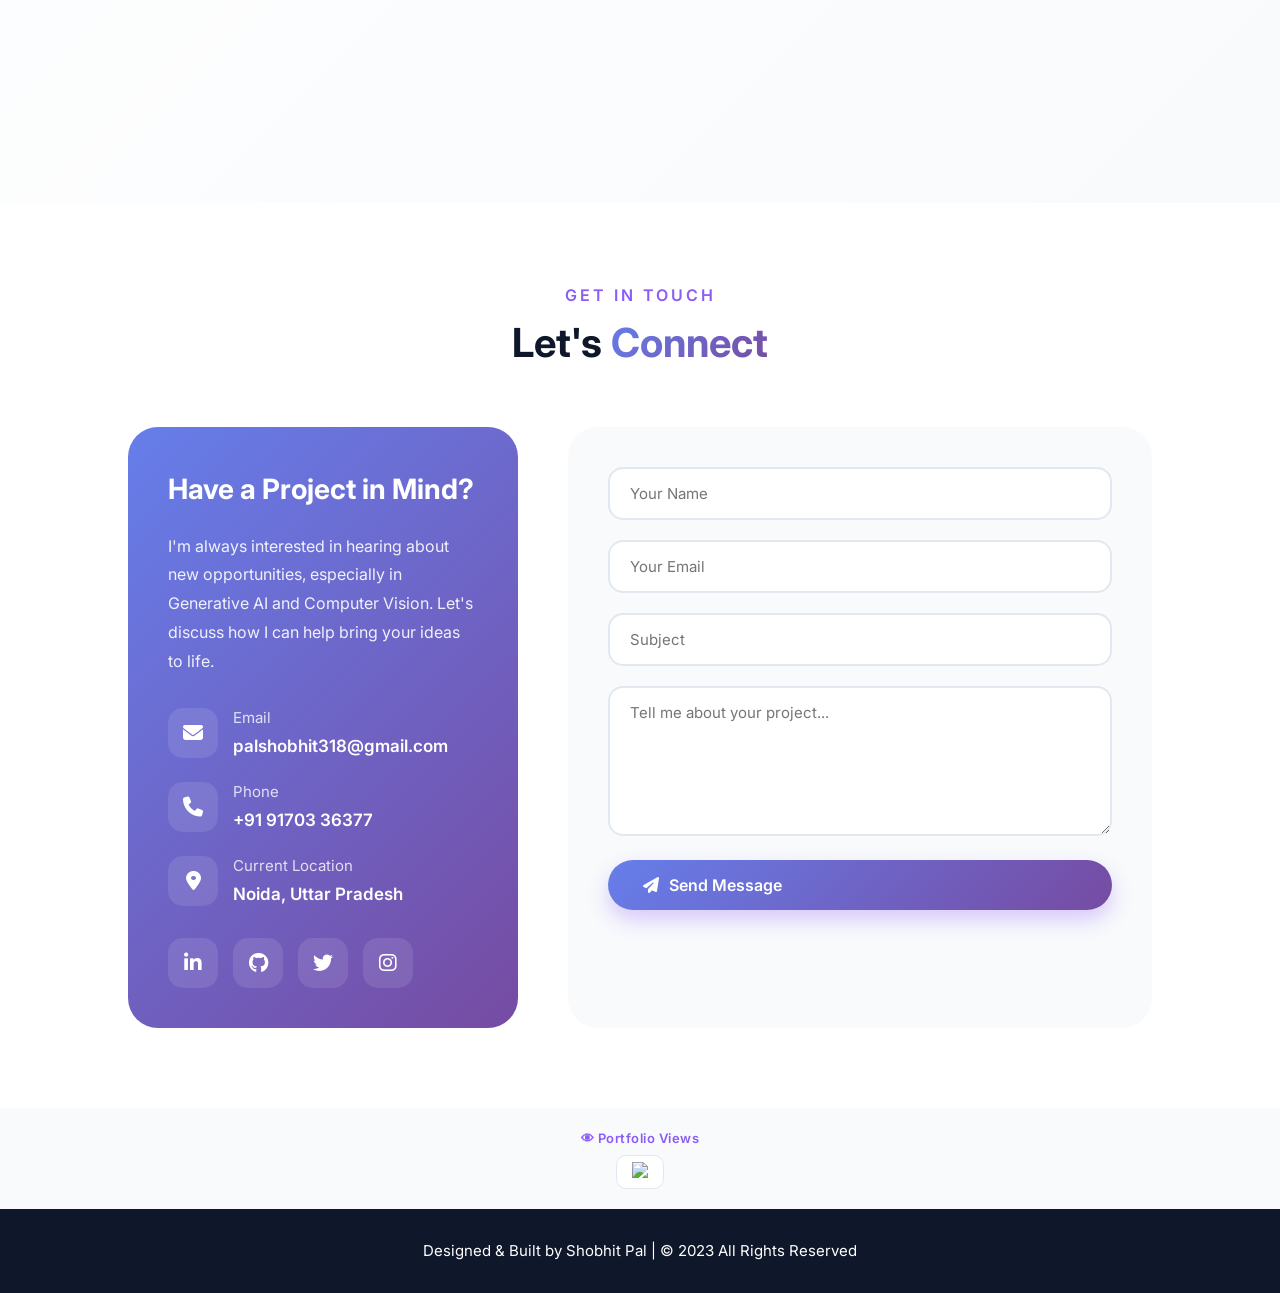
==== commit 407287e0: "Add Agentic AI badge to the floating badges section" ====
--- a/index.html
+++ b/index.html
@@ -88,6 +88,10 @@
             <div class="floating-badge badge-2">
                 <i class="fas fa-eye" style="color: var(--primary);"></i>
                 <span>Computer Vision</span>
+            </div>
+            <div class="floating-badge badge-2">
+                <i class="fas fa-eye" style="color: var(--primary);"></i>
+                <span>Agentic AI</span>
             </div>
         </div>
     </section>
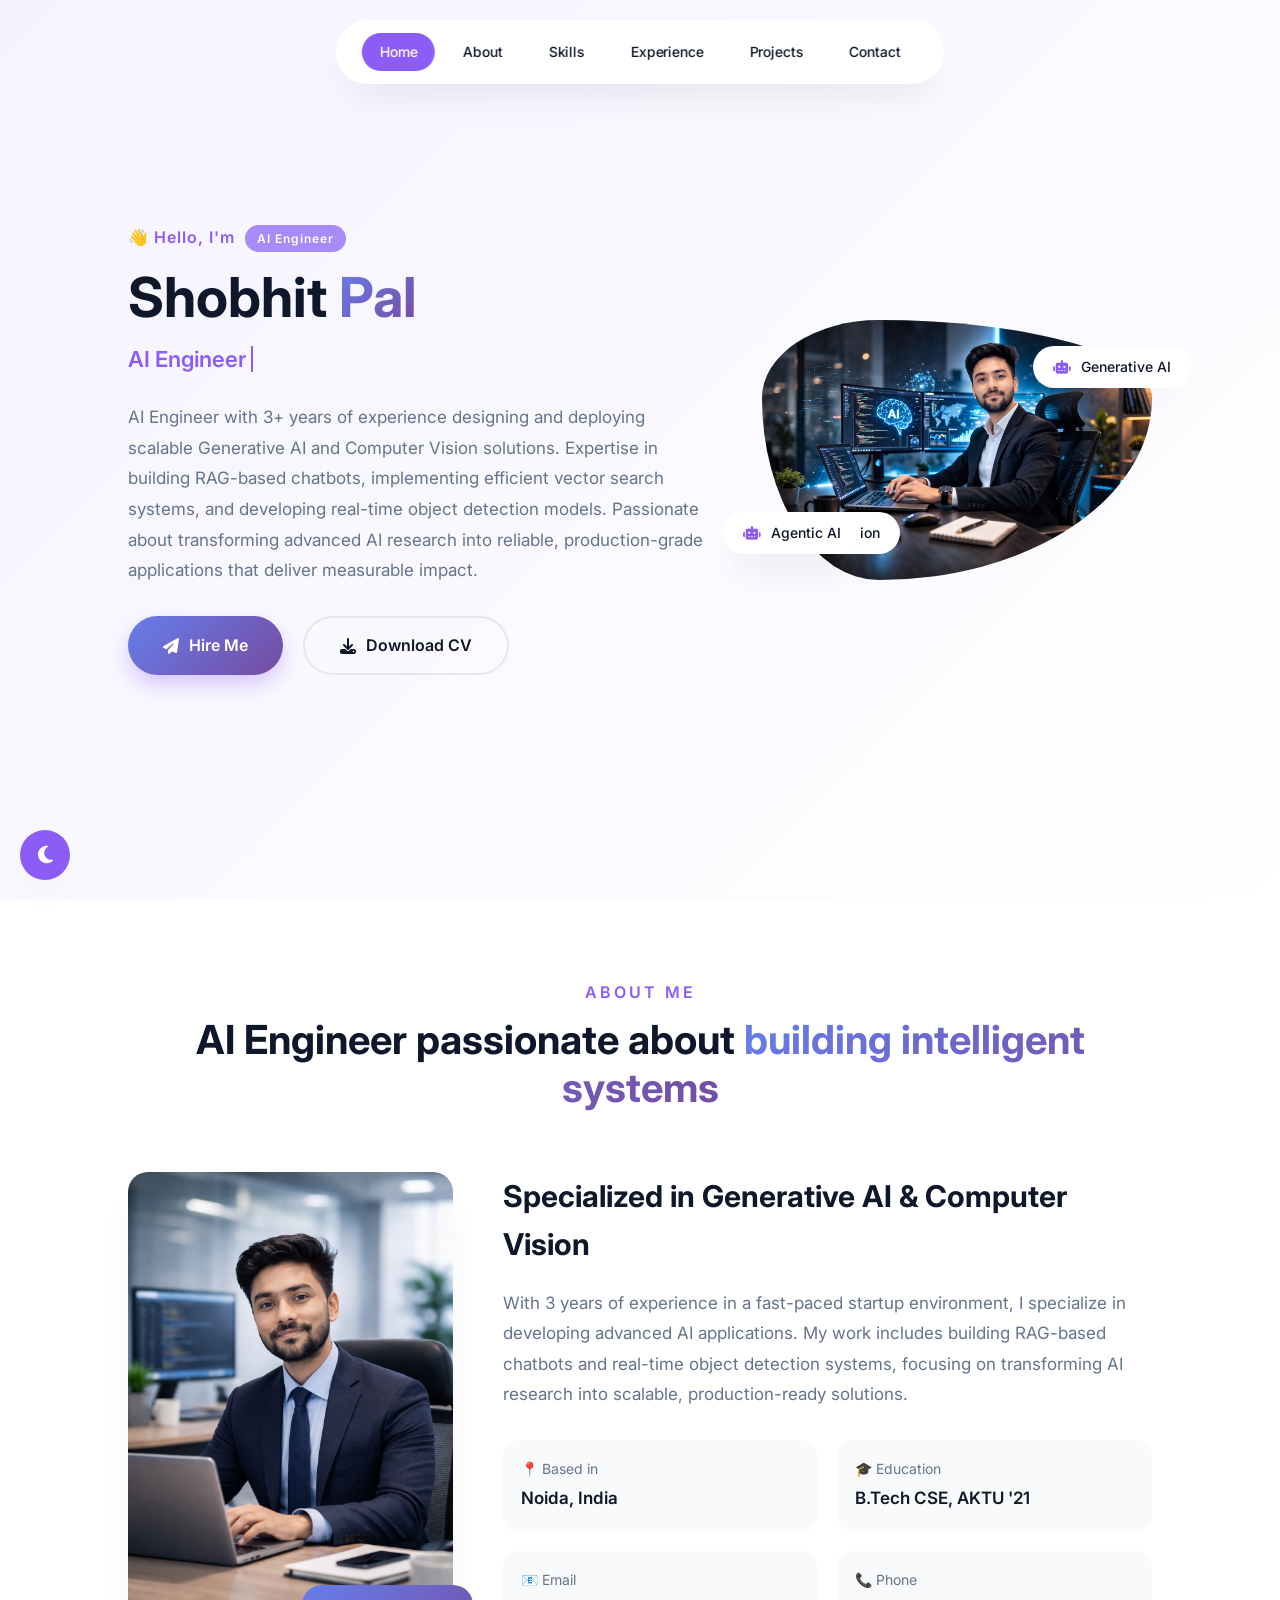
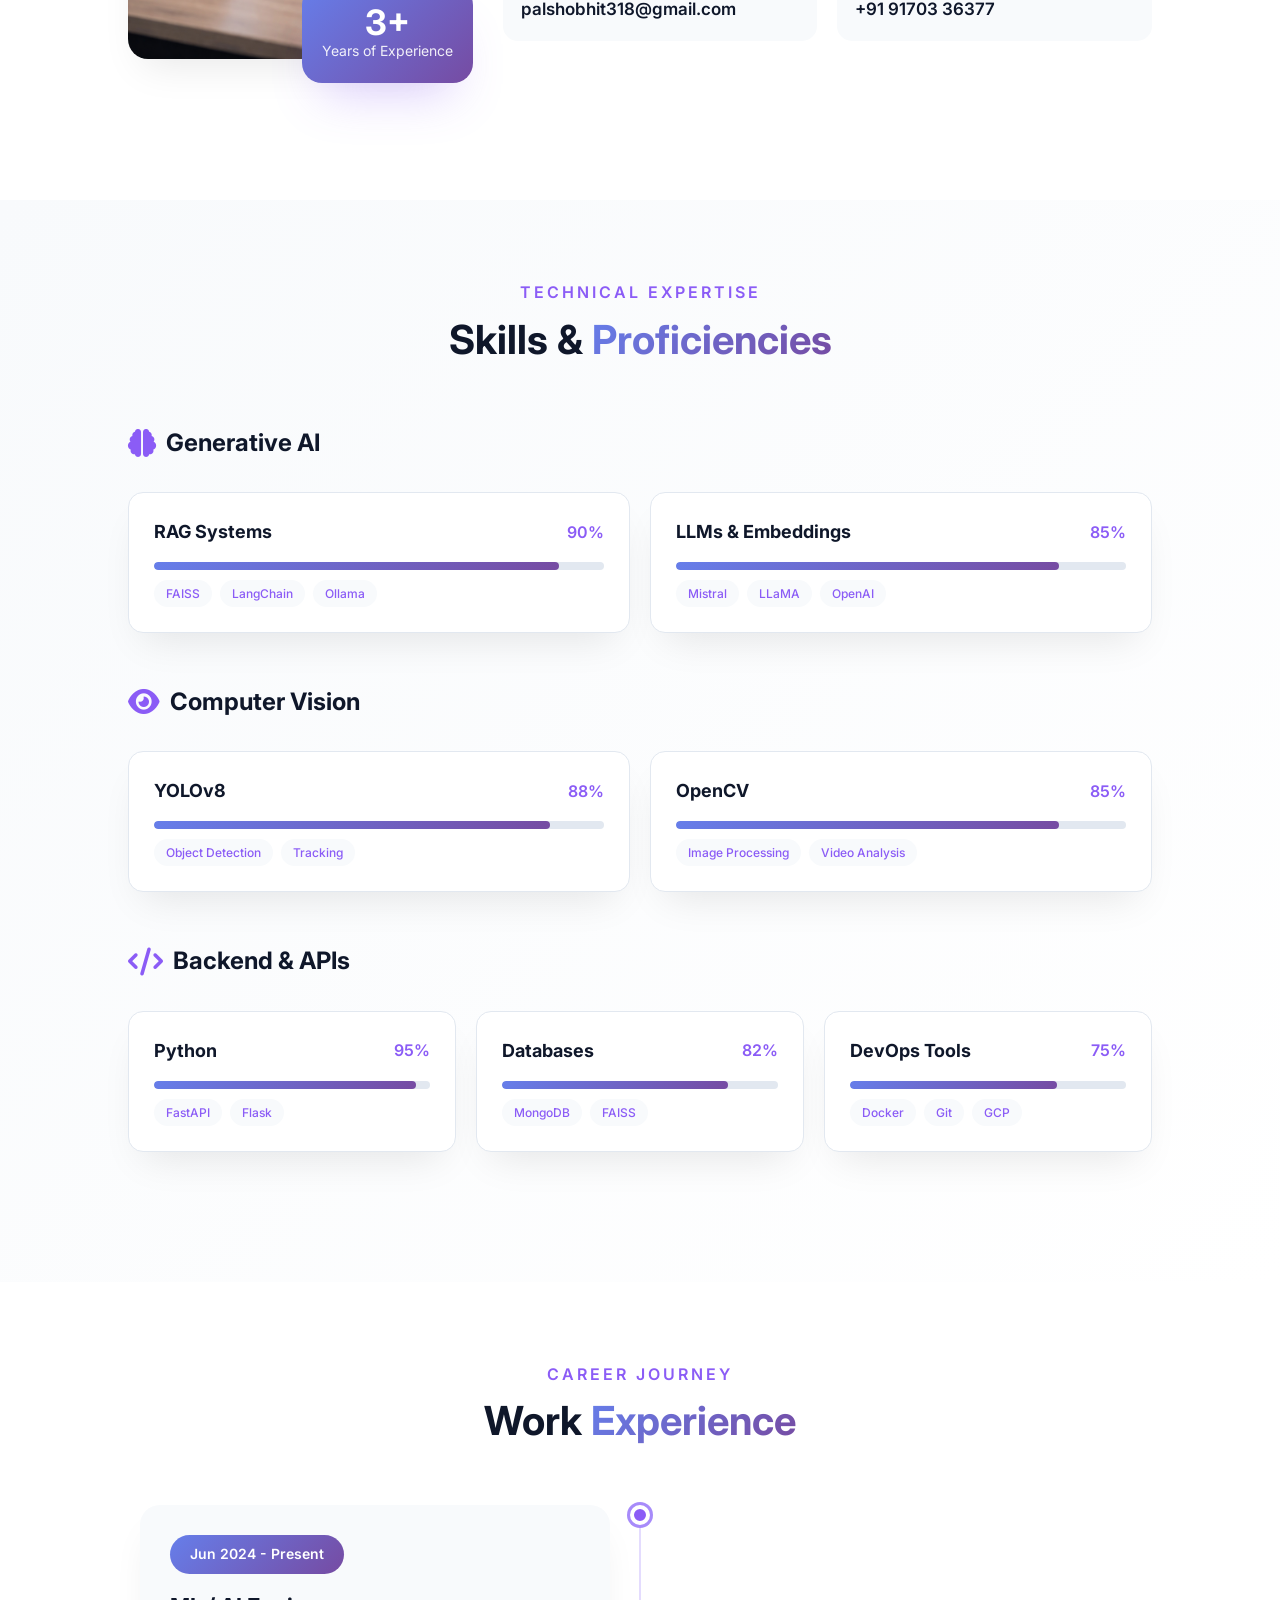
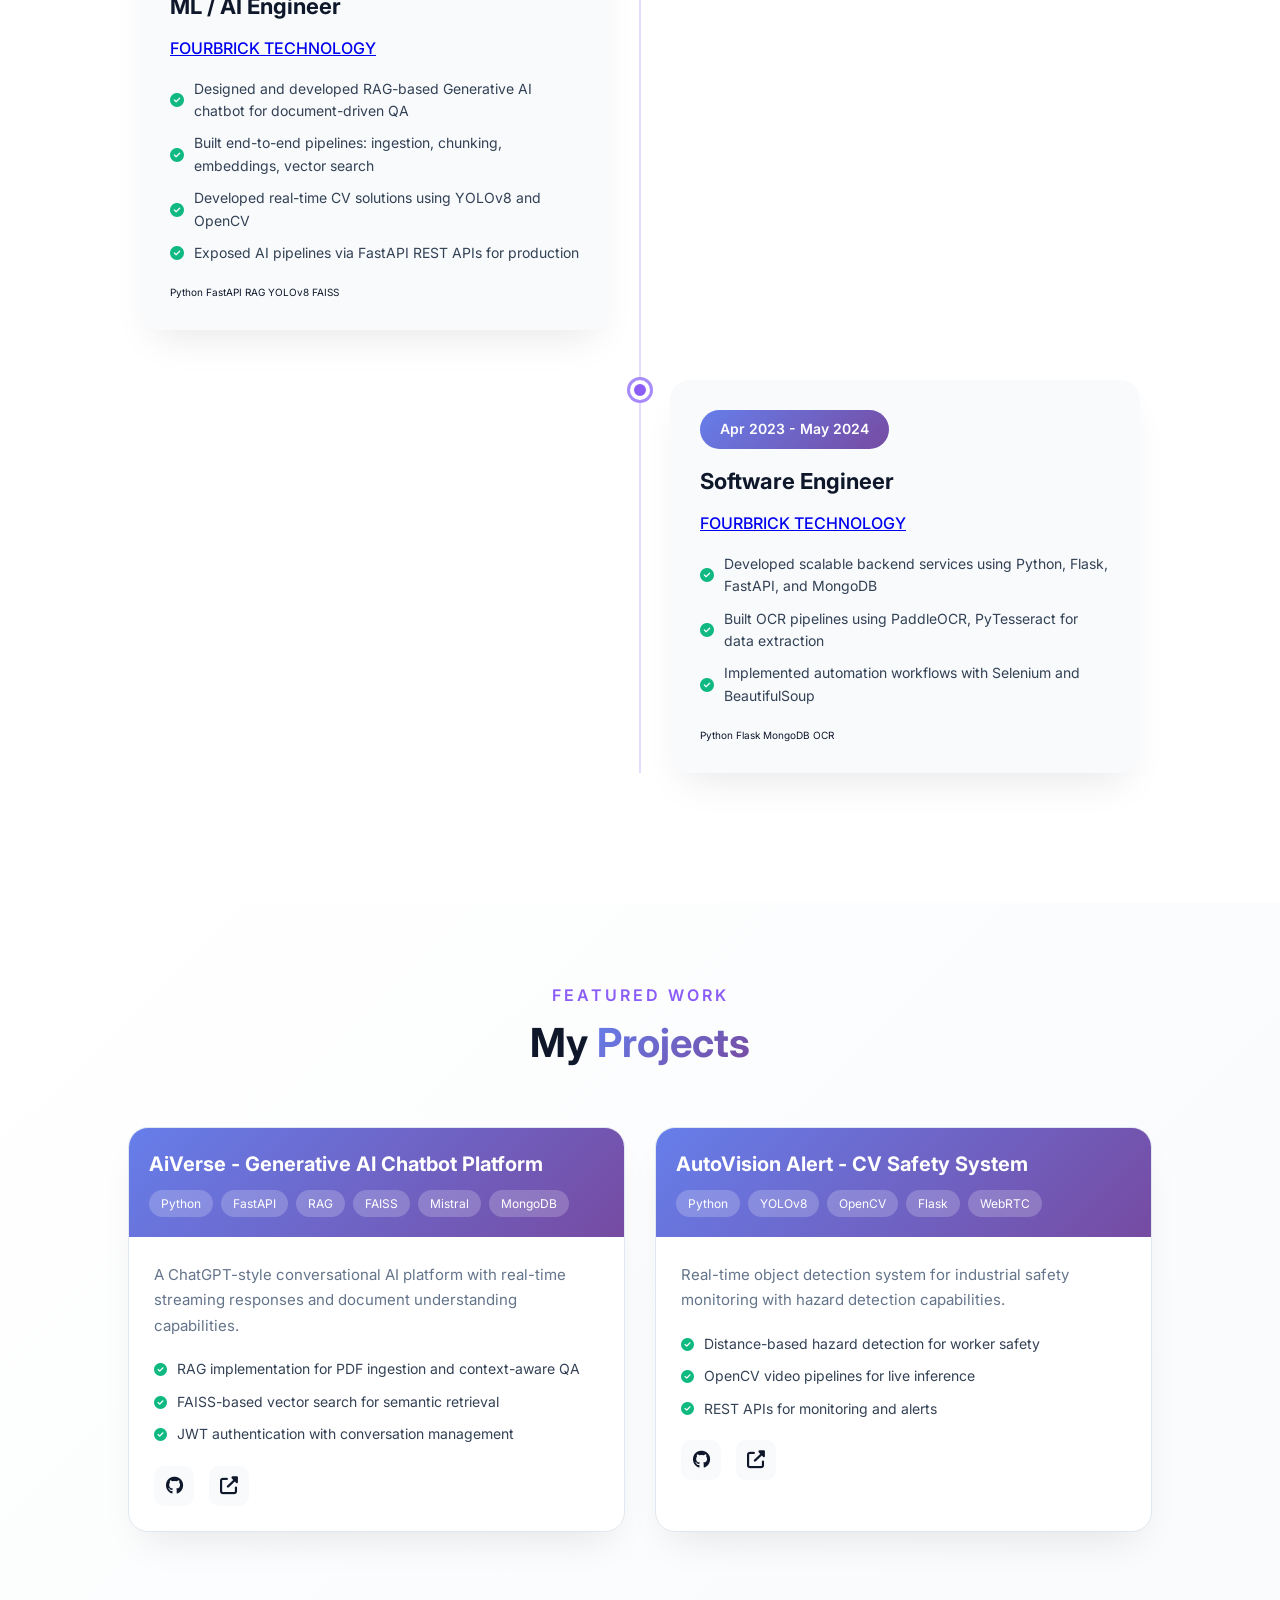
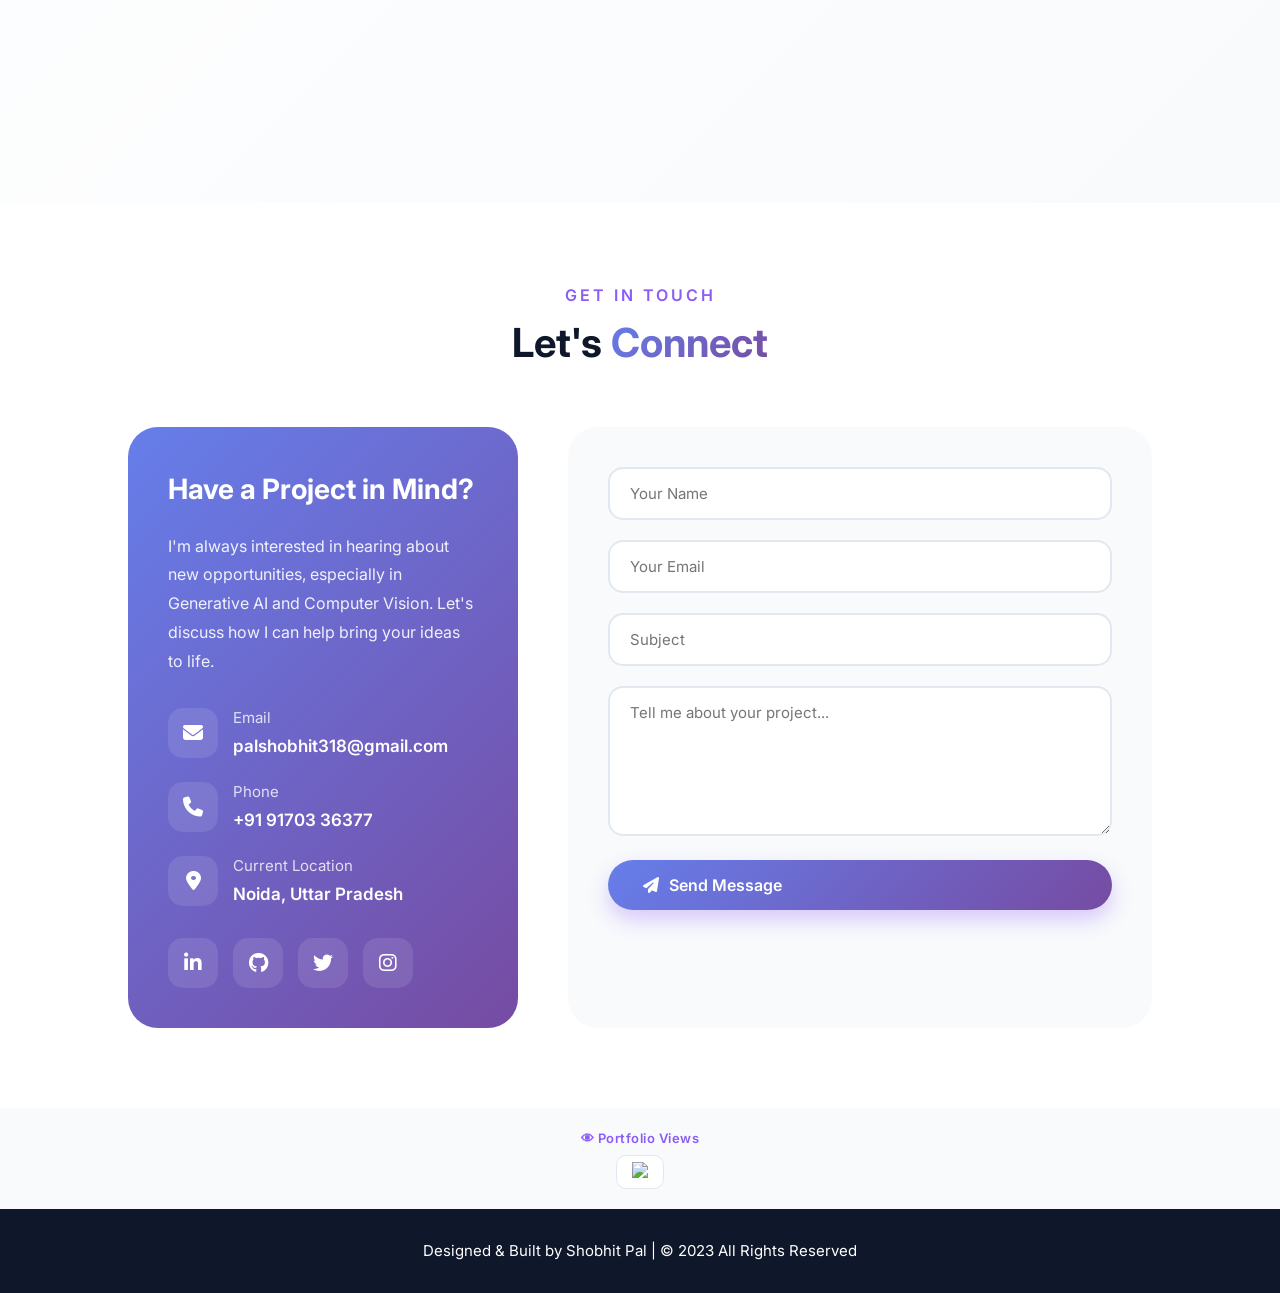
==== commit 16679059: "Replace eye icon with robot icon for Agentic AI" ====
--- a/index.html
+++ b/index.html
@@ -90,9 +90,10 @@
                 <span>Computer Vision</span>
             </div>
             <div class="floating-badge badge-2">
-                <i class="fas fa-eye" style="color: var(--primary);"></i>
-                <span>Agentic AI</span>
-            </div>
+    <i class="fas fa-robot" style="color: var(--primary);"></i>
+    <span>Agentic AI</span>
+</div>
+
         </div>
     </section>
 
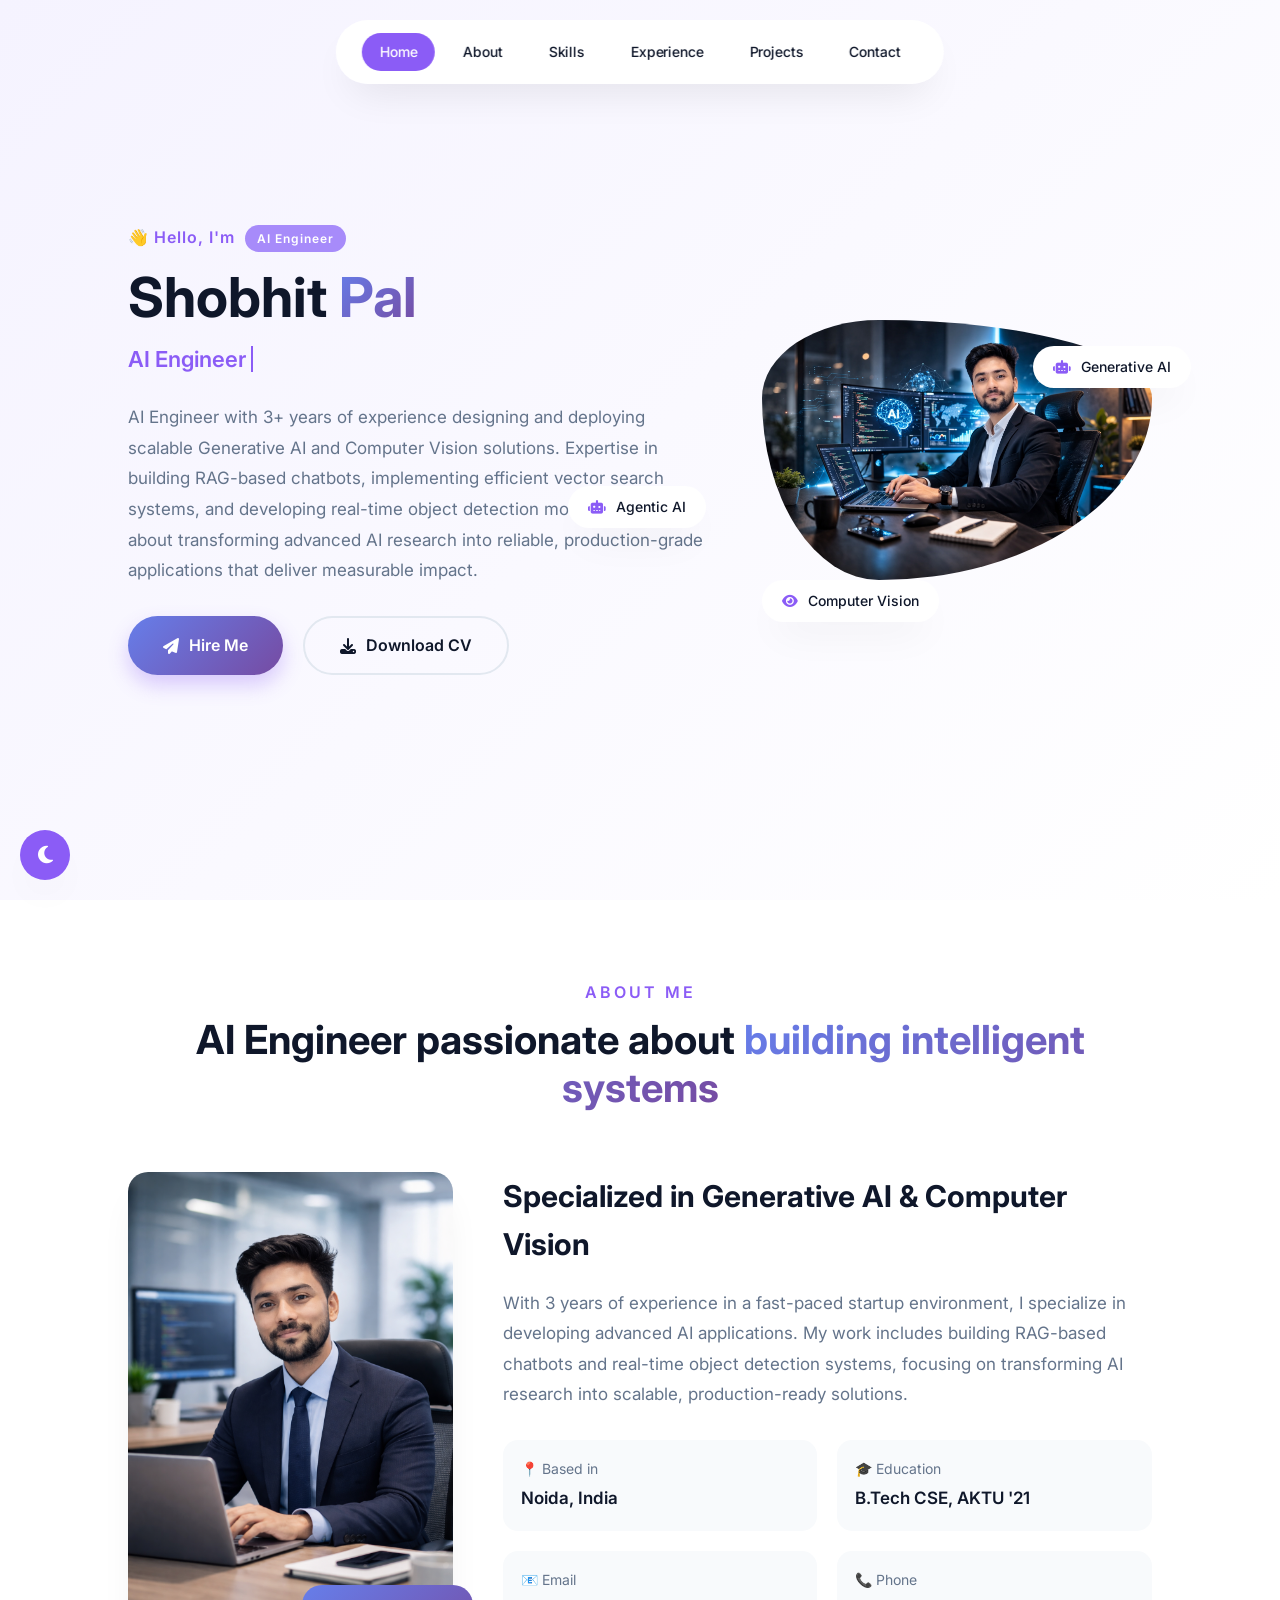
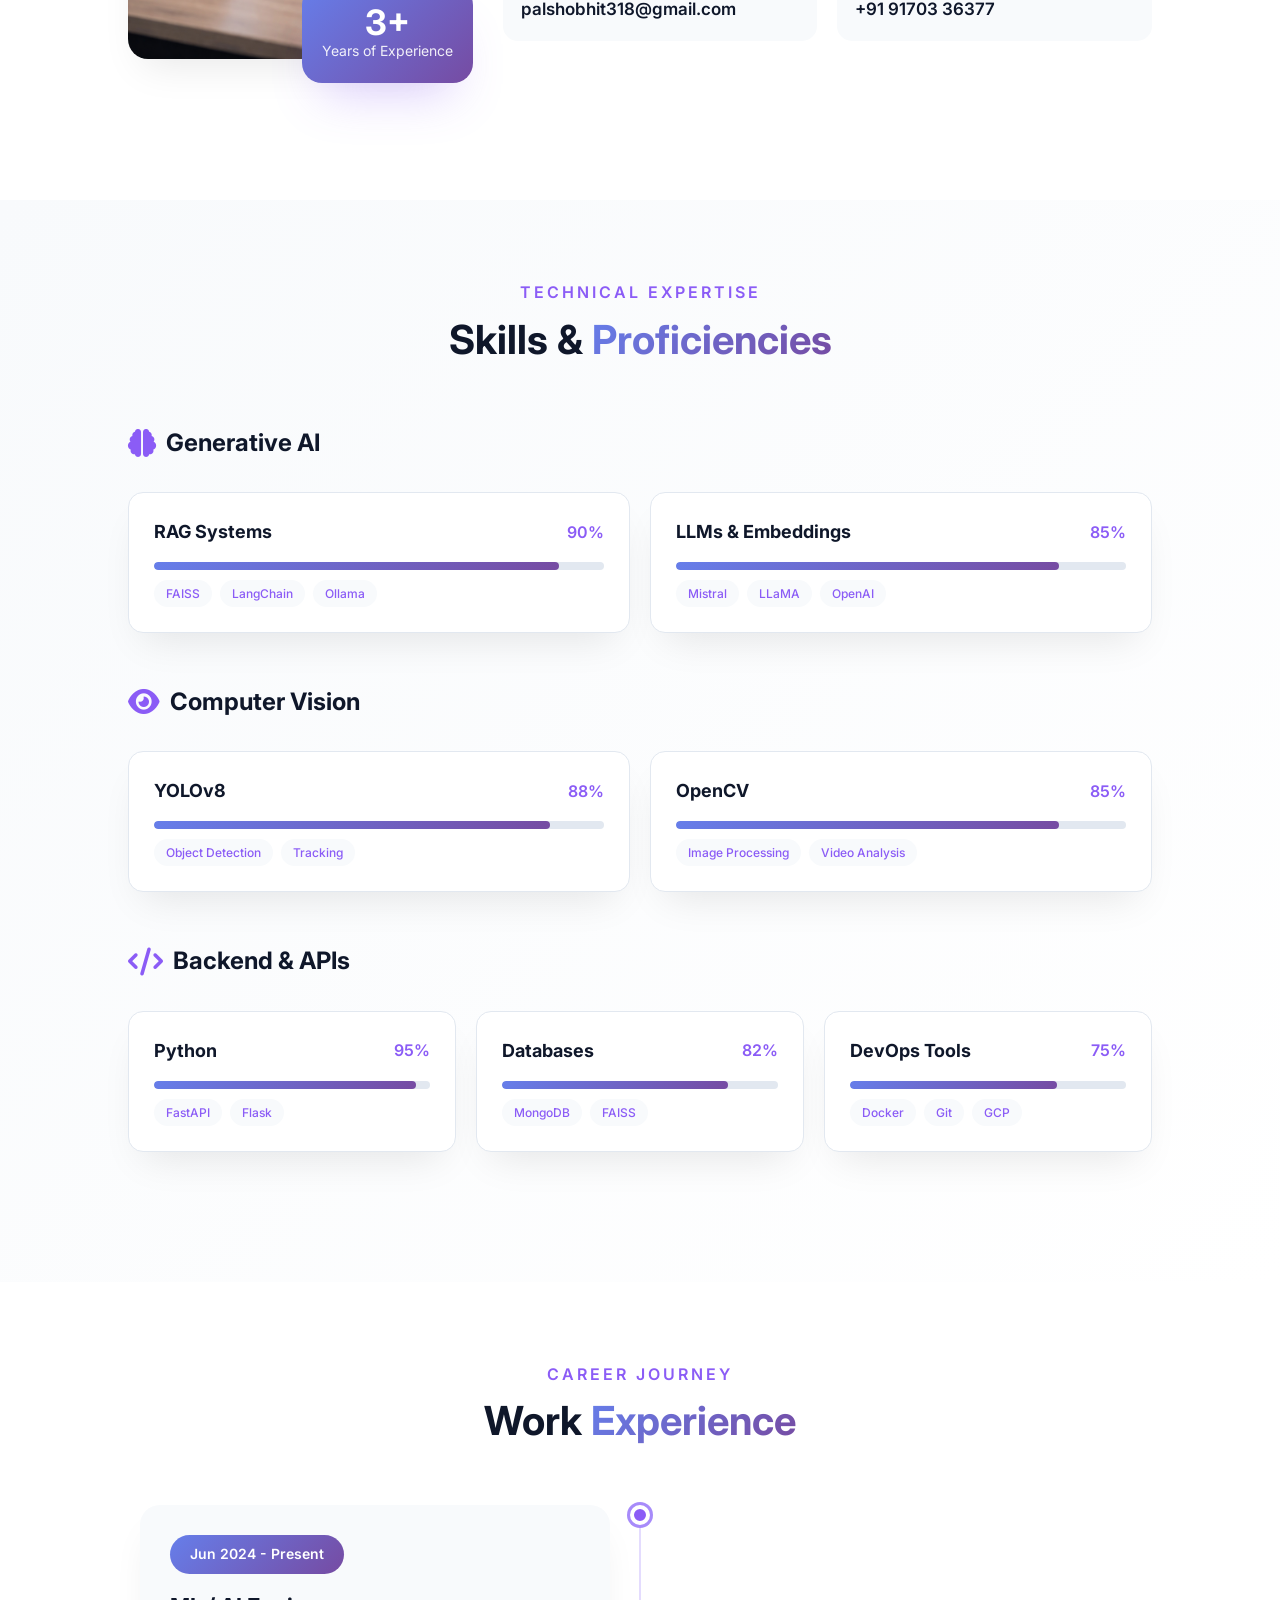
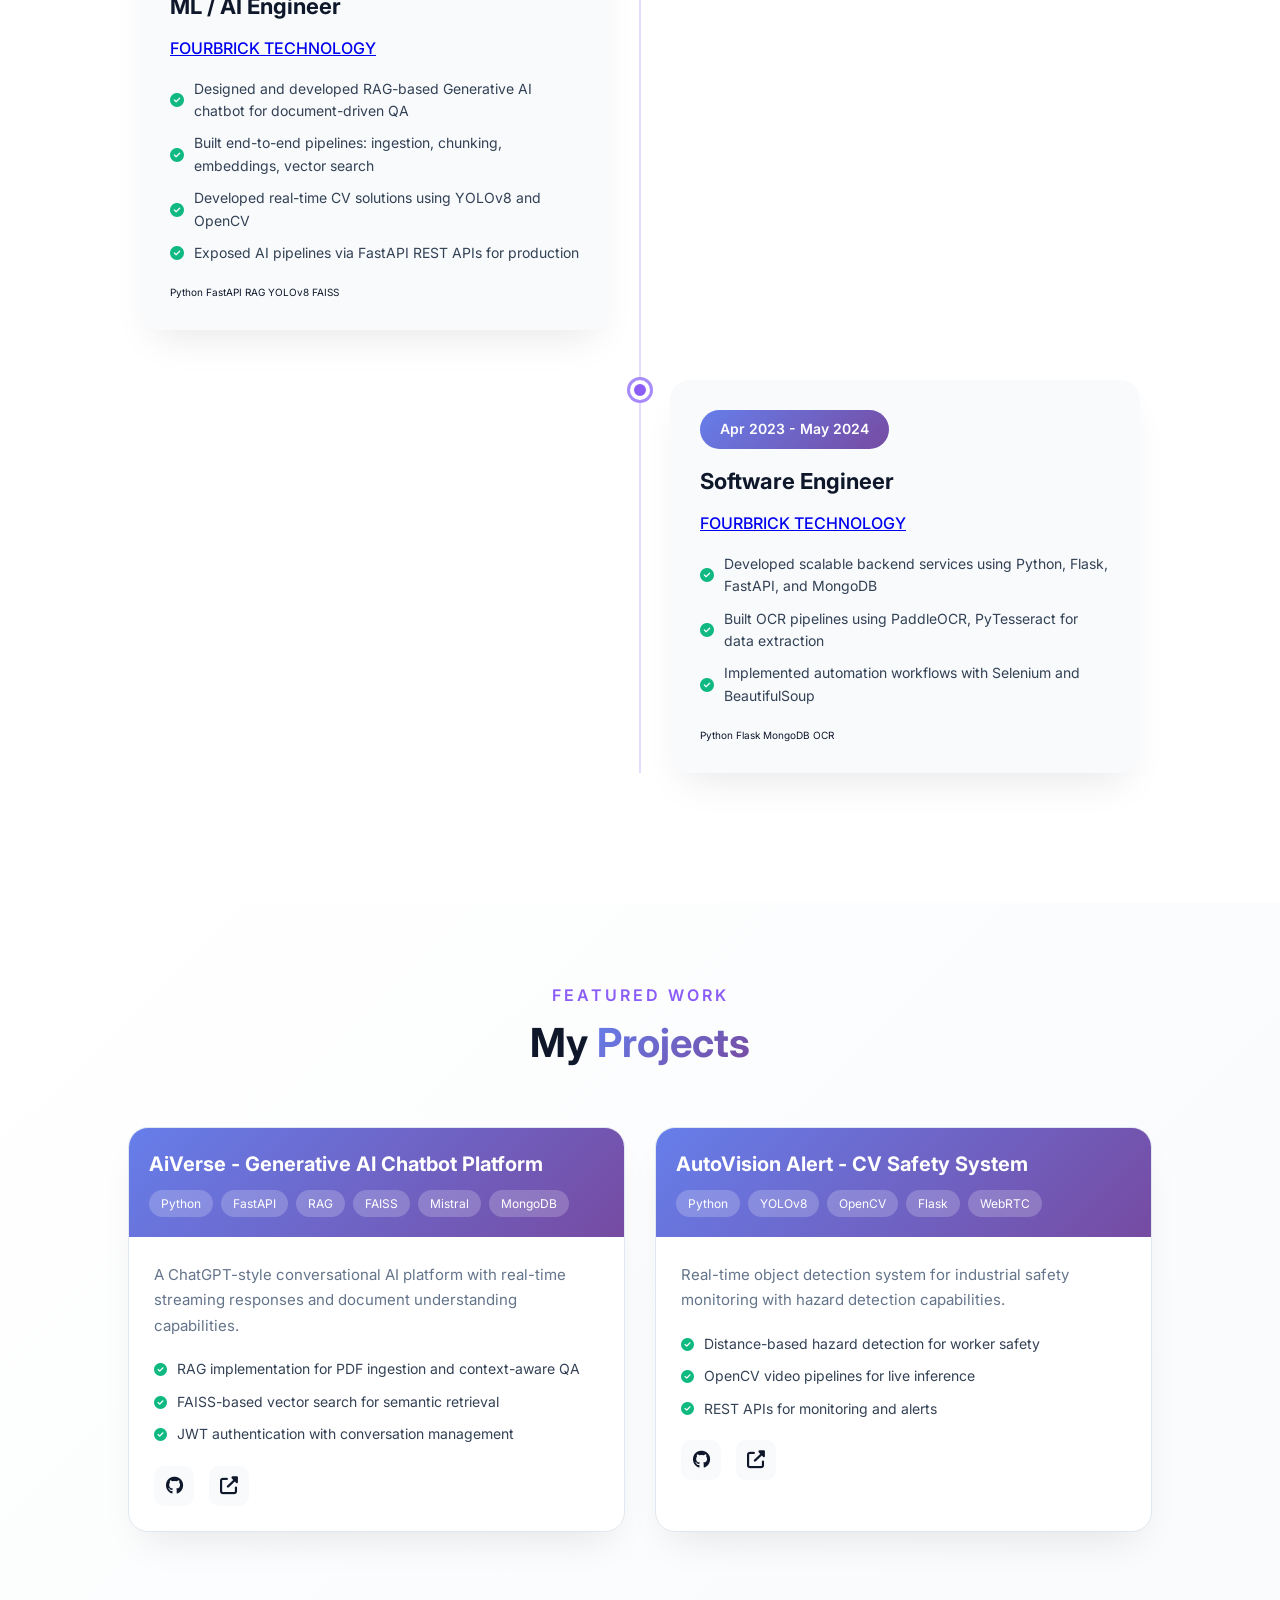
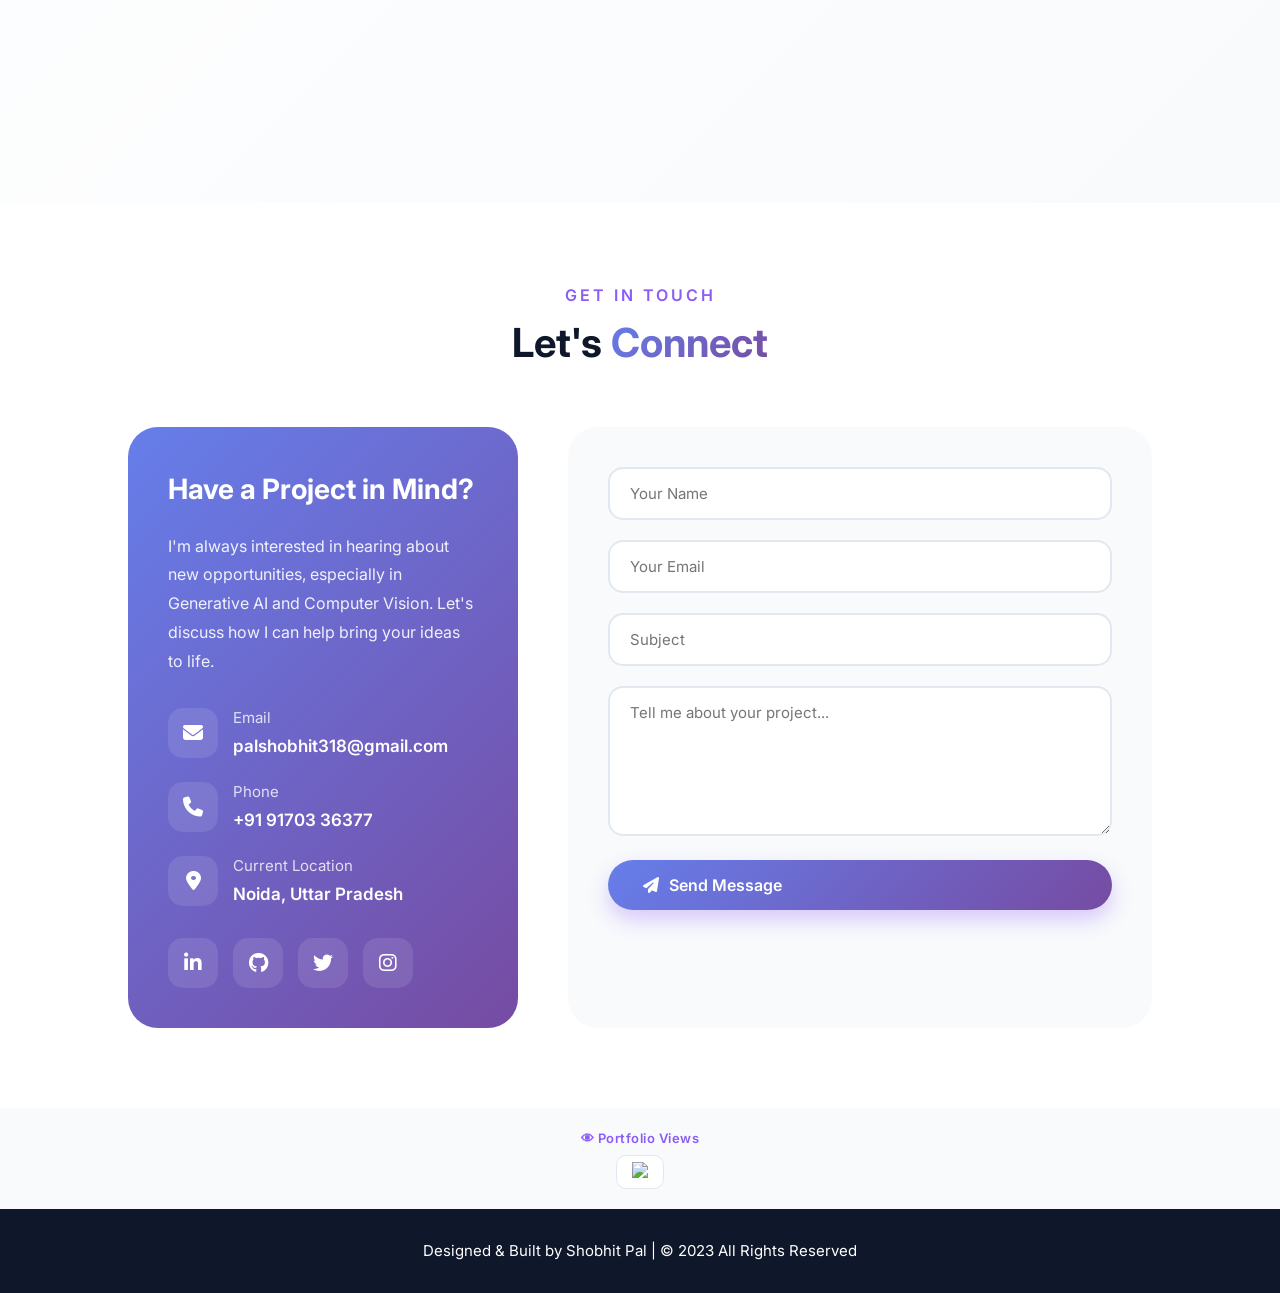
==== commit 23628fa5: "Replace badge-2 with badge-3 in index.html" ====
--- a/index.html
+++ b/index.html
@@ -85,7 +85,7 @@
                 <i class="fas fa-robot" style="color: var(--primary);"></i>
                 <span>Generative AI</span>
             </div>
-            <div class="floating-badge badge-2">
+            <div class="floating-badge badge-3">
                 <i class="fas fa-eye" style="color: var(--primary);"></i>
                 <span>Computer Vision</span>
             </div>
--- a/css/style.css
+++ b/css/style.css
@@ -277,6 +277,12 @@
     animation-delay: 1.5s;
 }
 
+.badge-2 {
+    bottom: 20%;
+    left: -50%;
+    animation-delay: 1.5s;
+}
+
 @keyframes float {
     0%, 100% { transform: translateY(0); }
     50% { transform: translateY(-20px); }
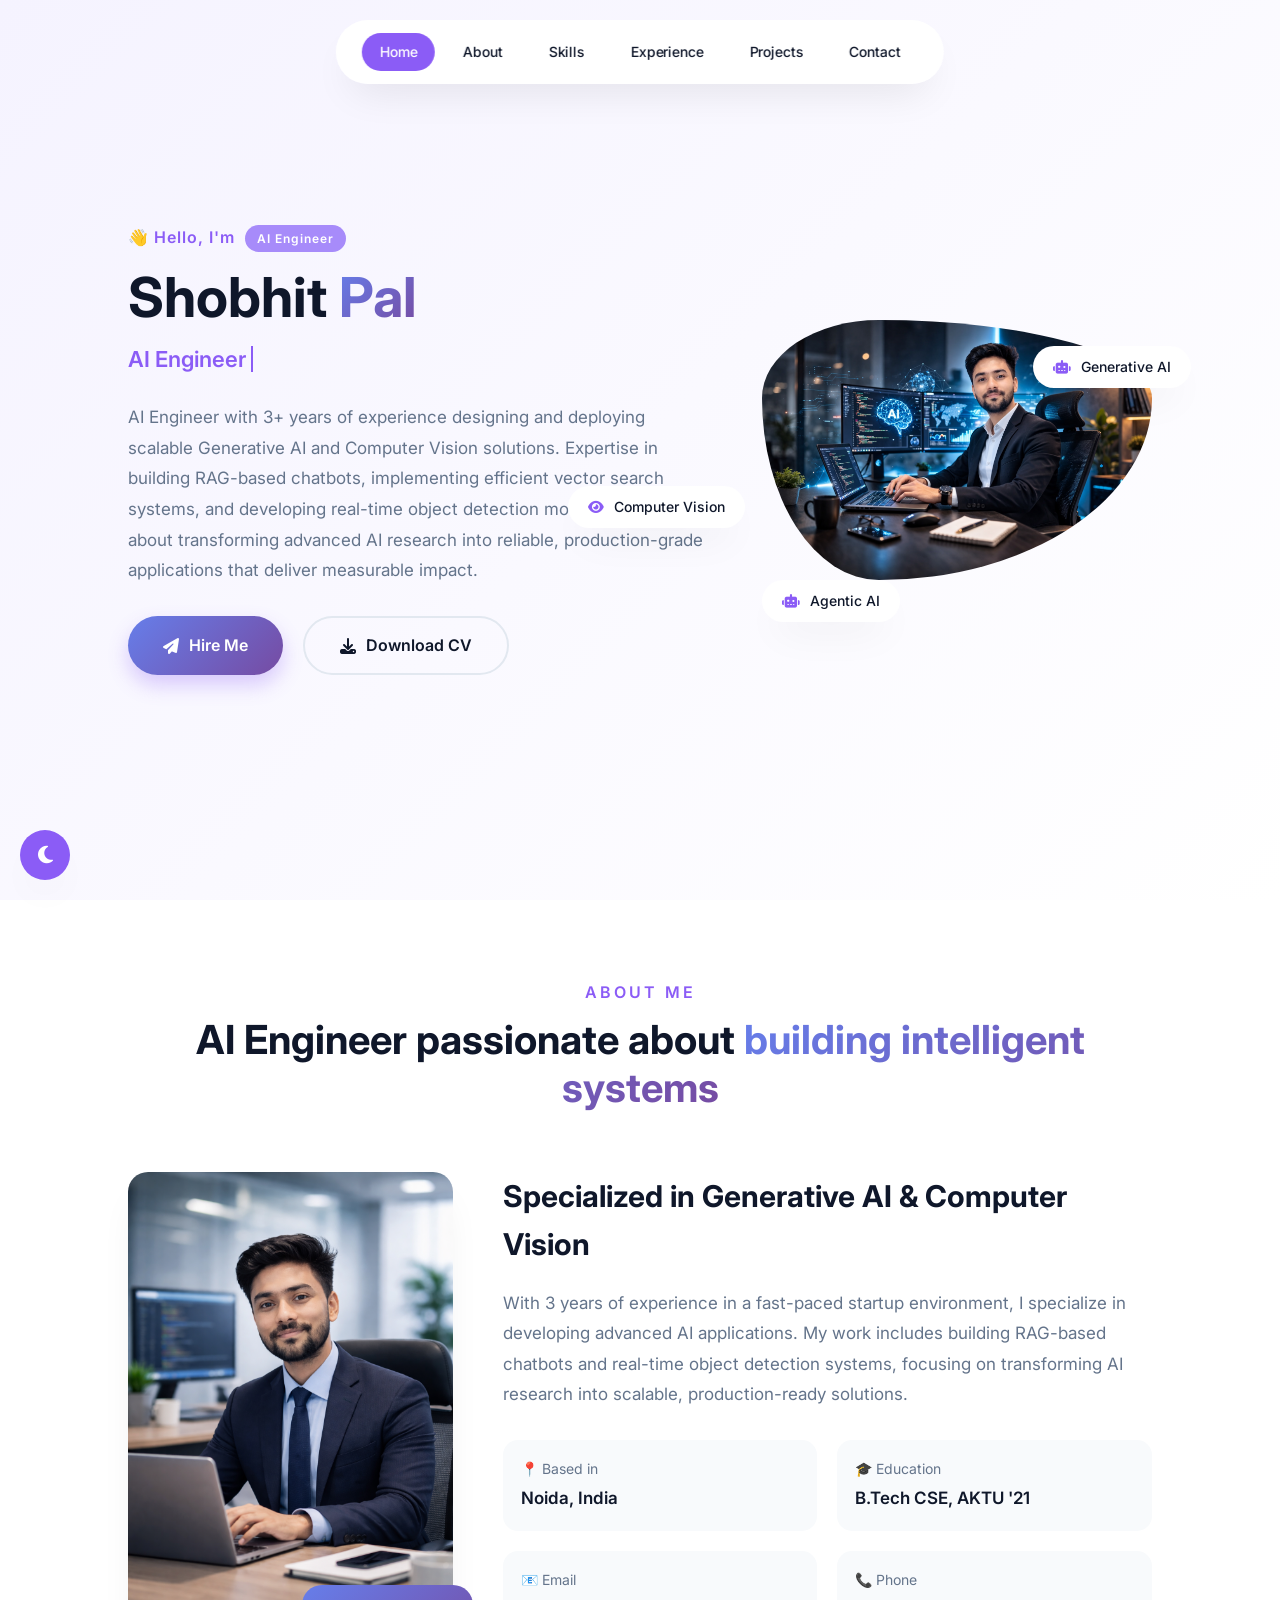
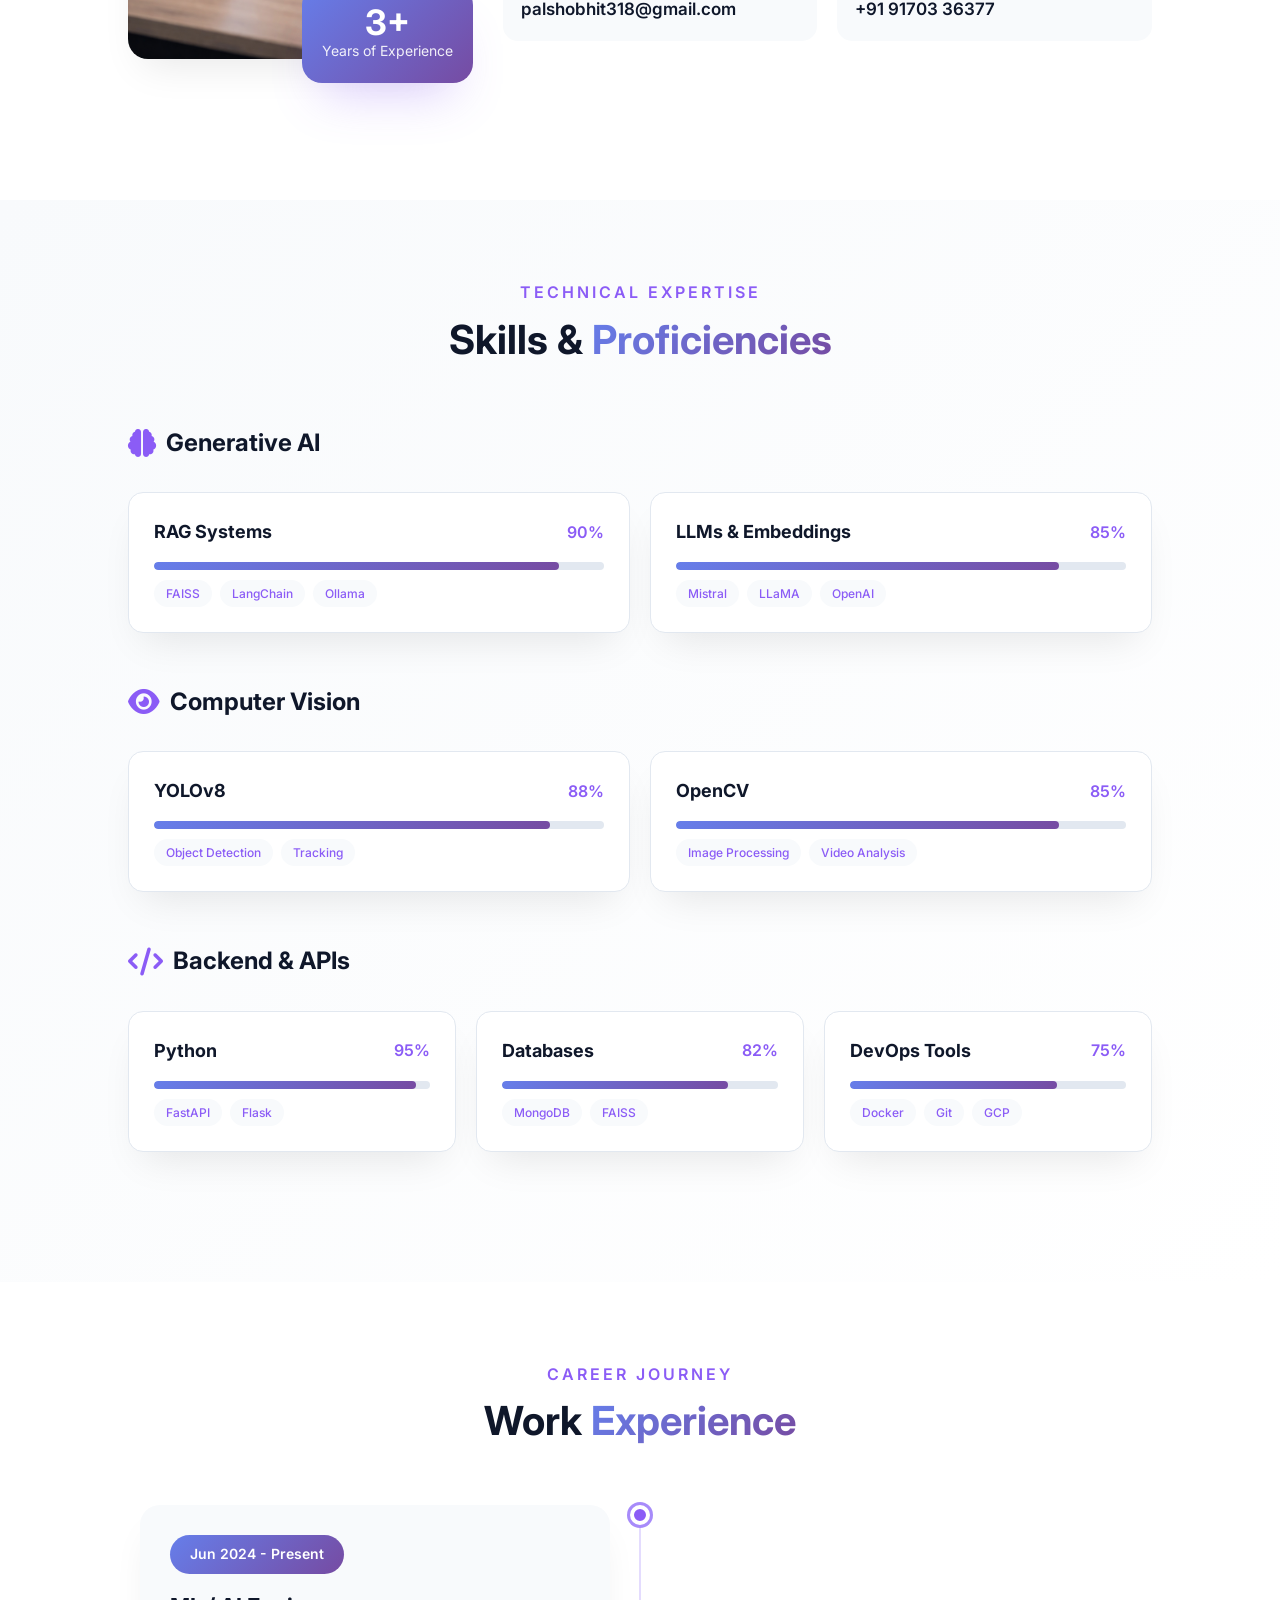
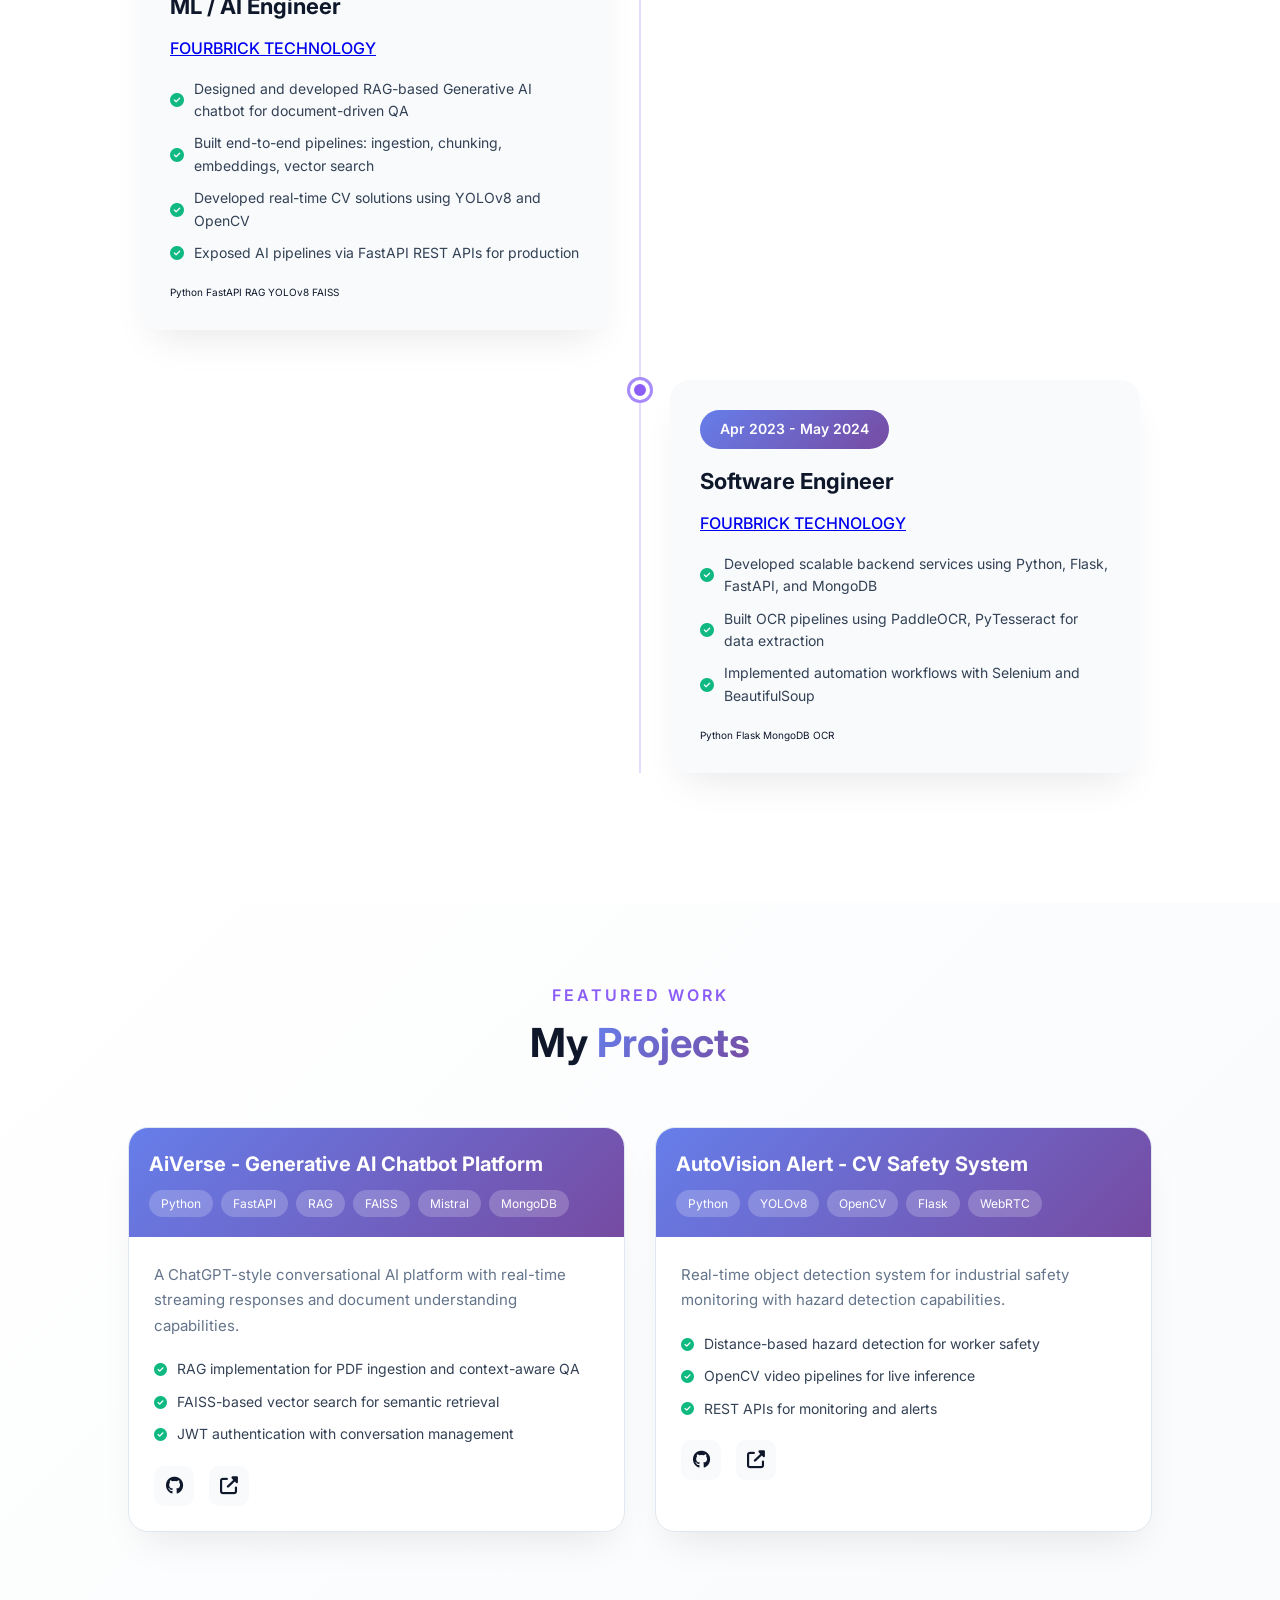
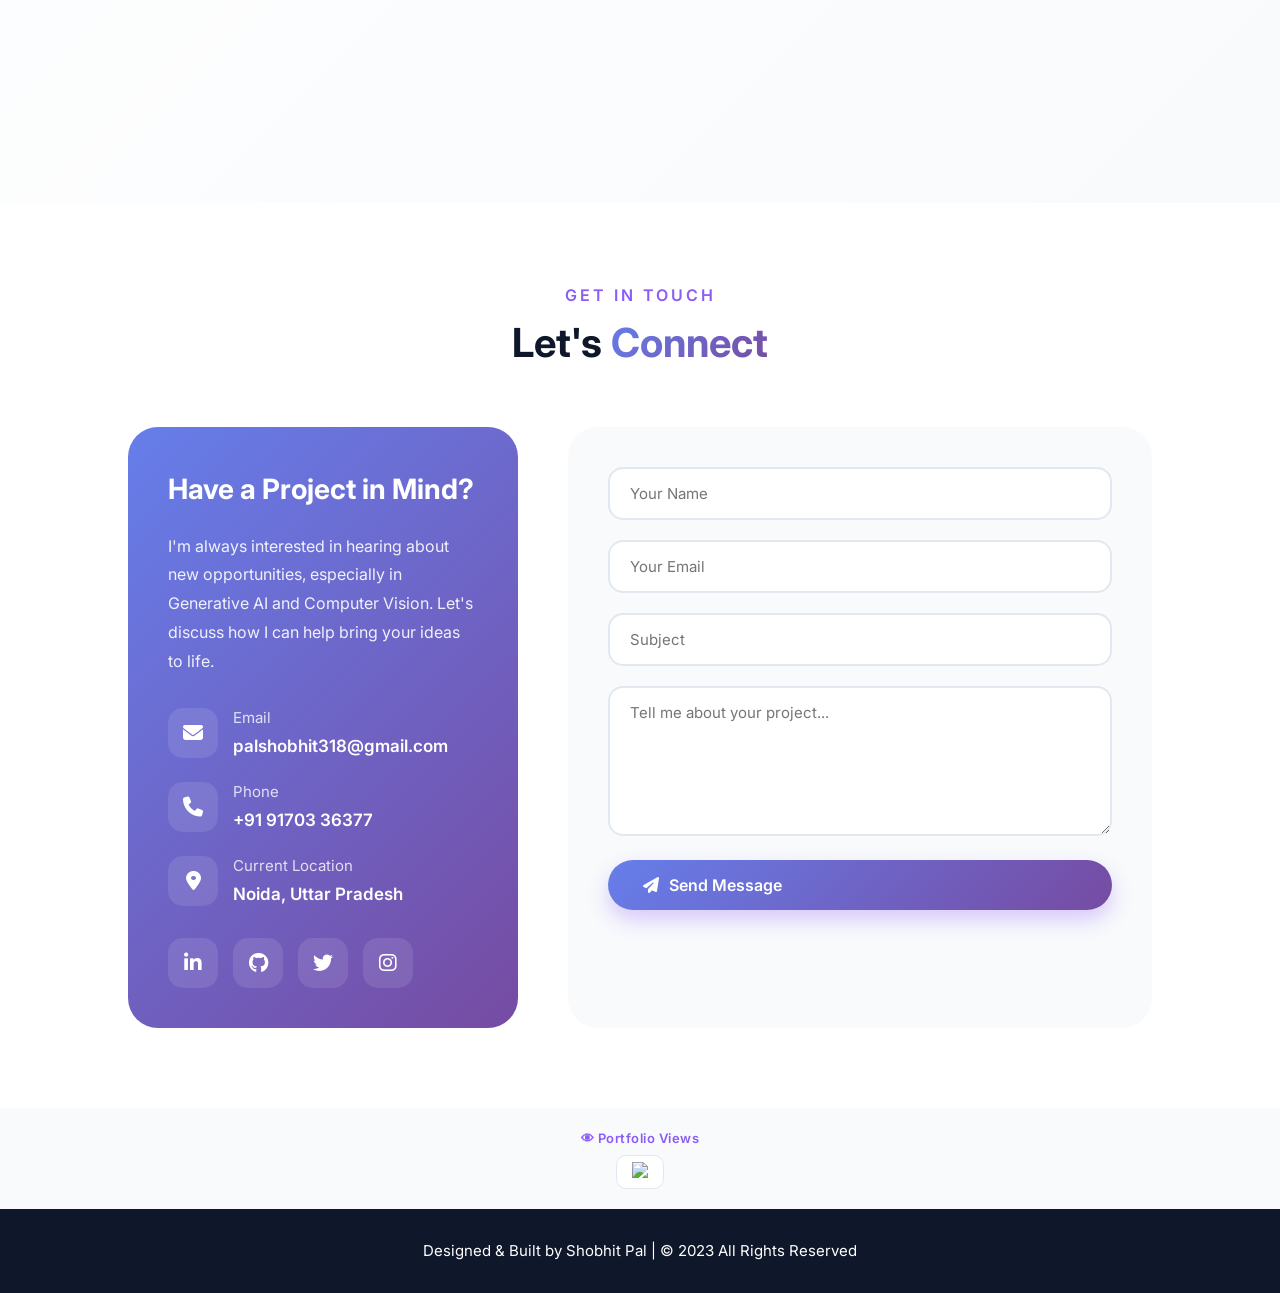
==== commit 99b21a6a: "Swap badge-2 and badge-3 in index.html" ====
--- a/index.html
+++ b/index.html
@@ -85,11 +85,11 @@
                 <i class="fas fa-robot" style="color: var(--primary);"></i>
                 <span>Generative AI</span>
             </div>
-            <div class="floating-badge badge-3">
+            <div class="floating-badge badge-2">
                 <i class="fas fa-eye" style="color: var(--primary);"></i>
                 <span>Computer Vision</span>
             </div>
-            <div class="floating-badge badge-2">
+            <div class="floating-badge badge-3">
     <i class="fas fa-robot" style="color: var(--primary);"></i>
     <span>Agentic AI</span>
 </div>
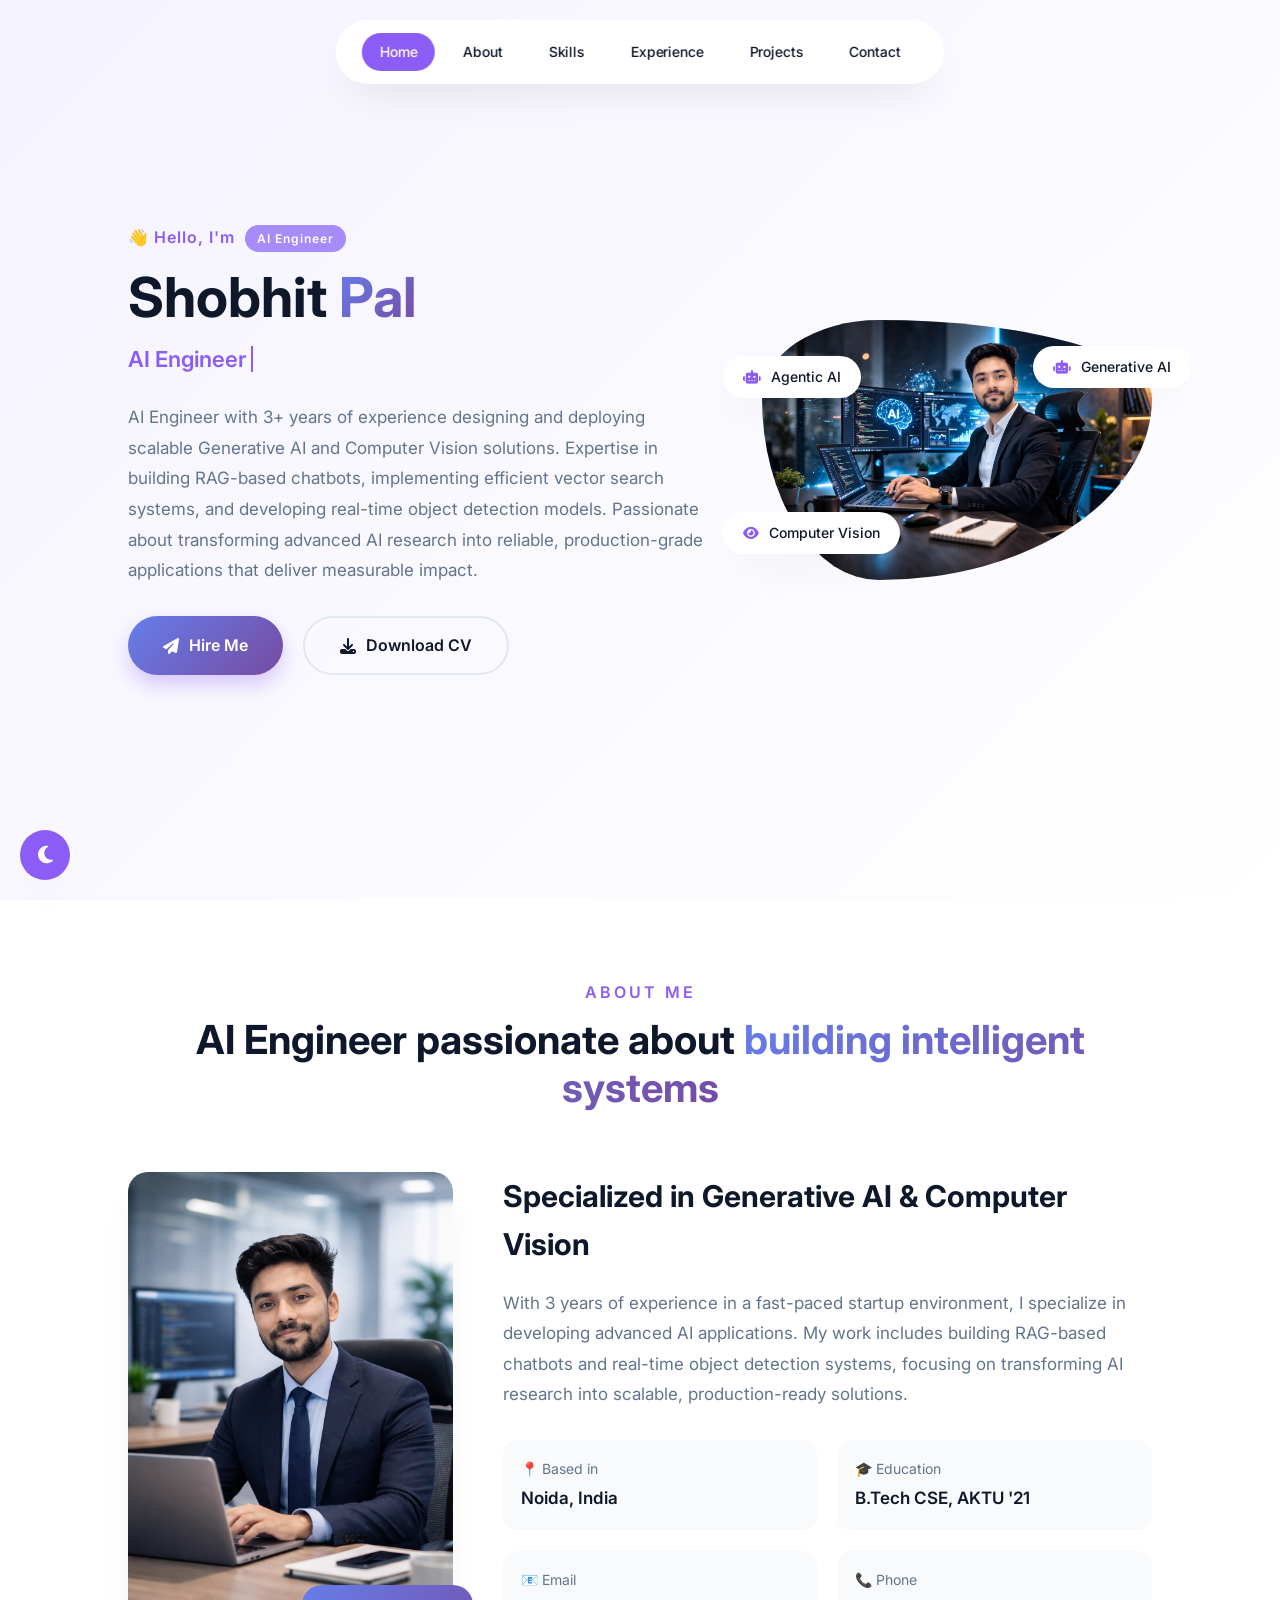
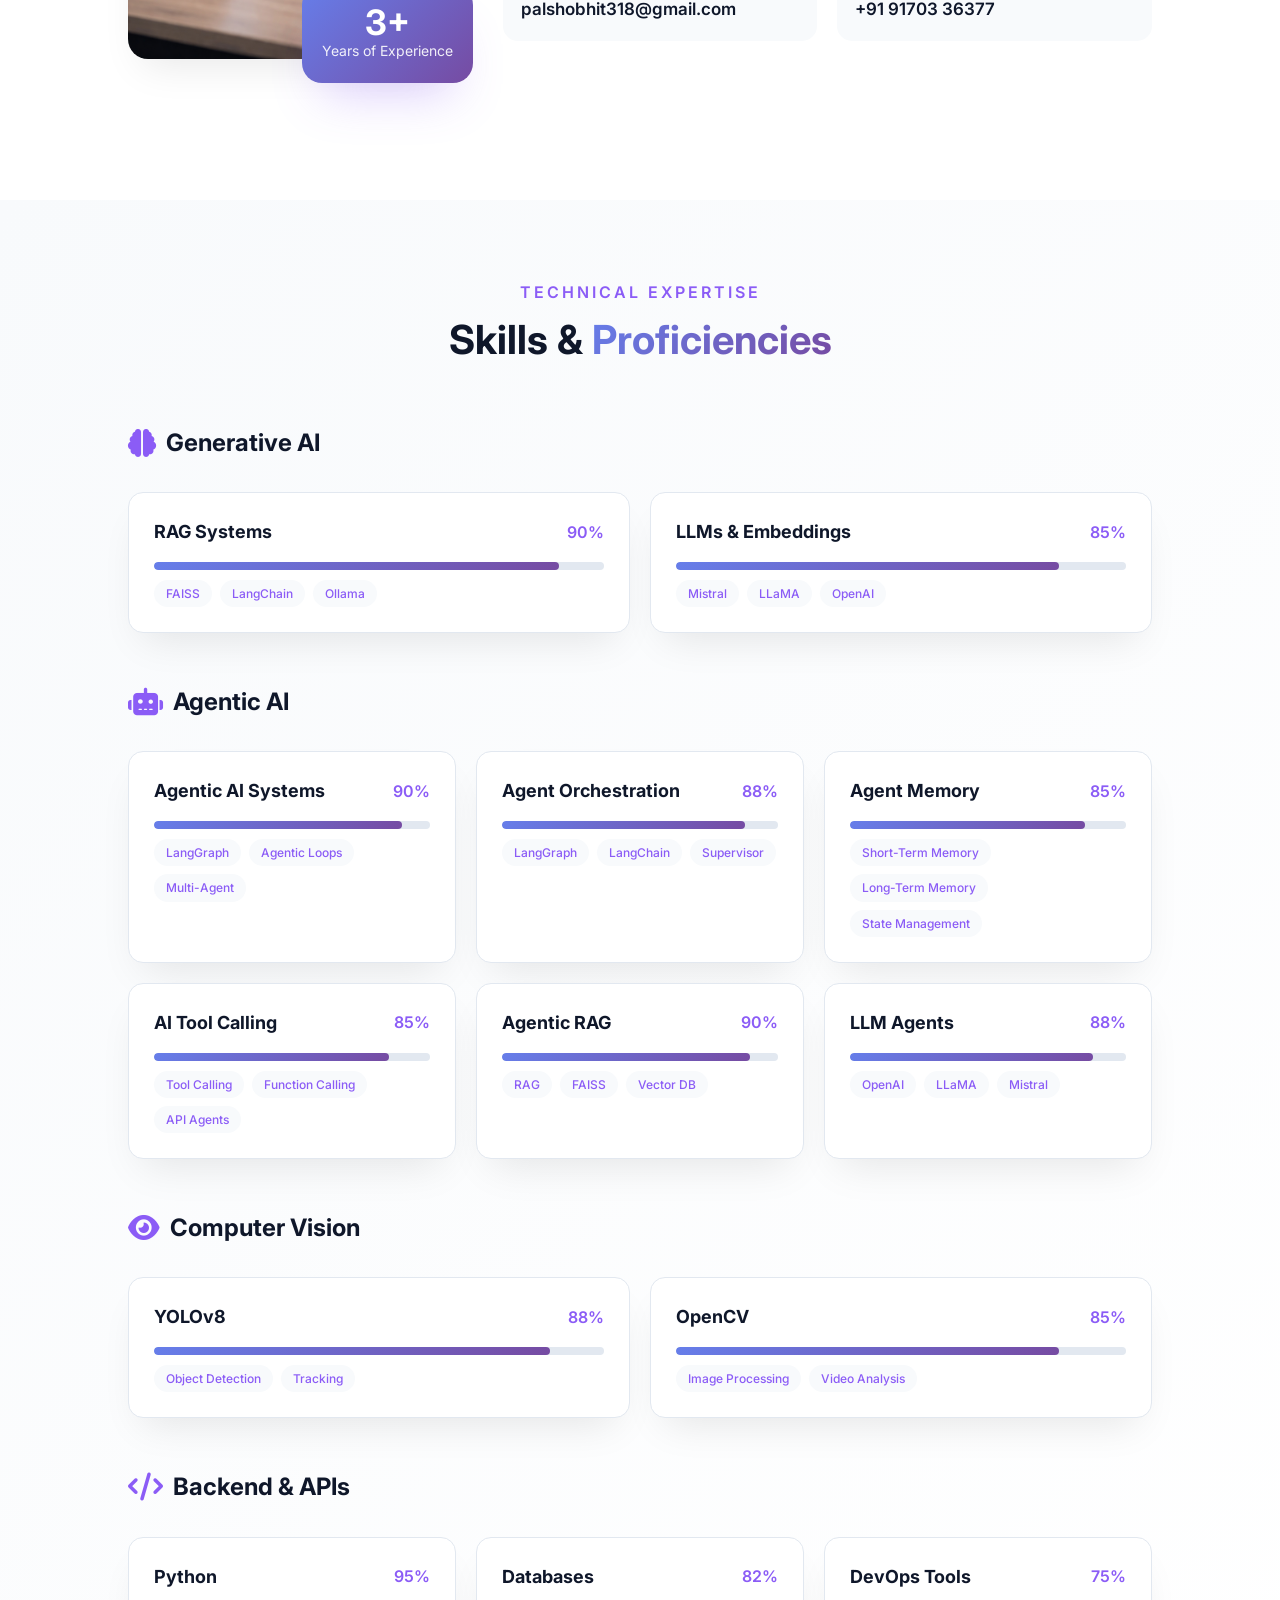
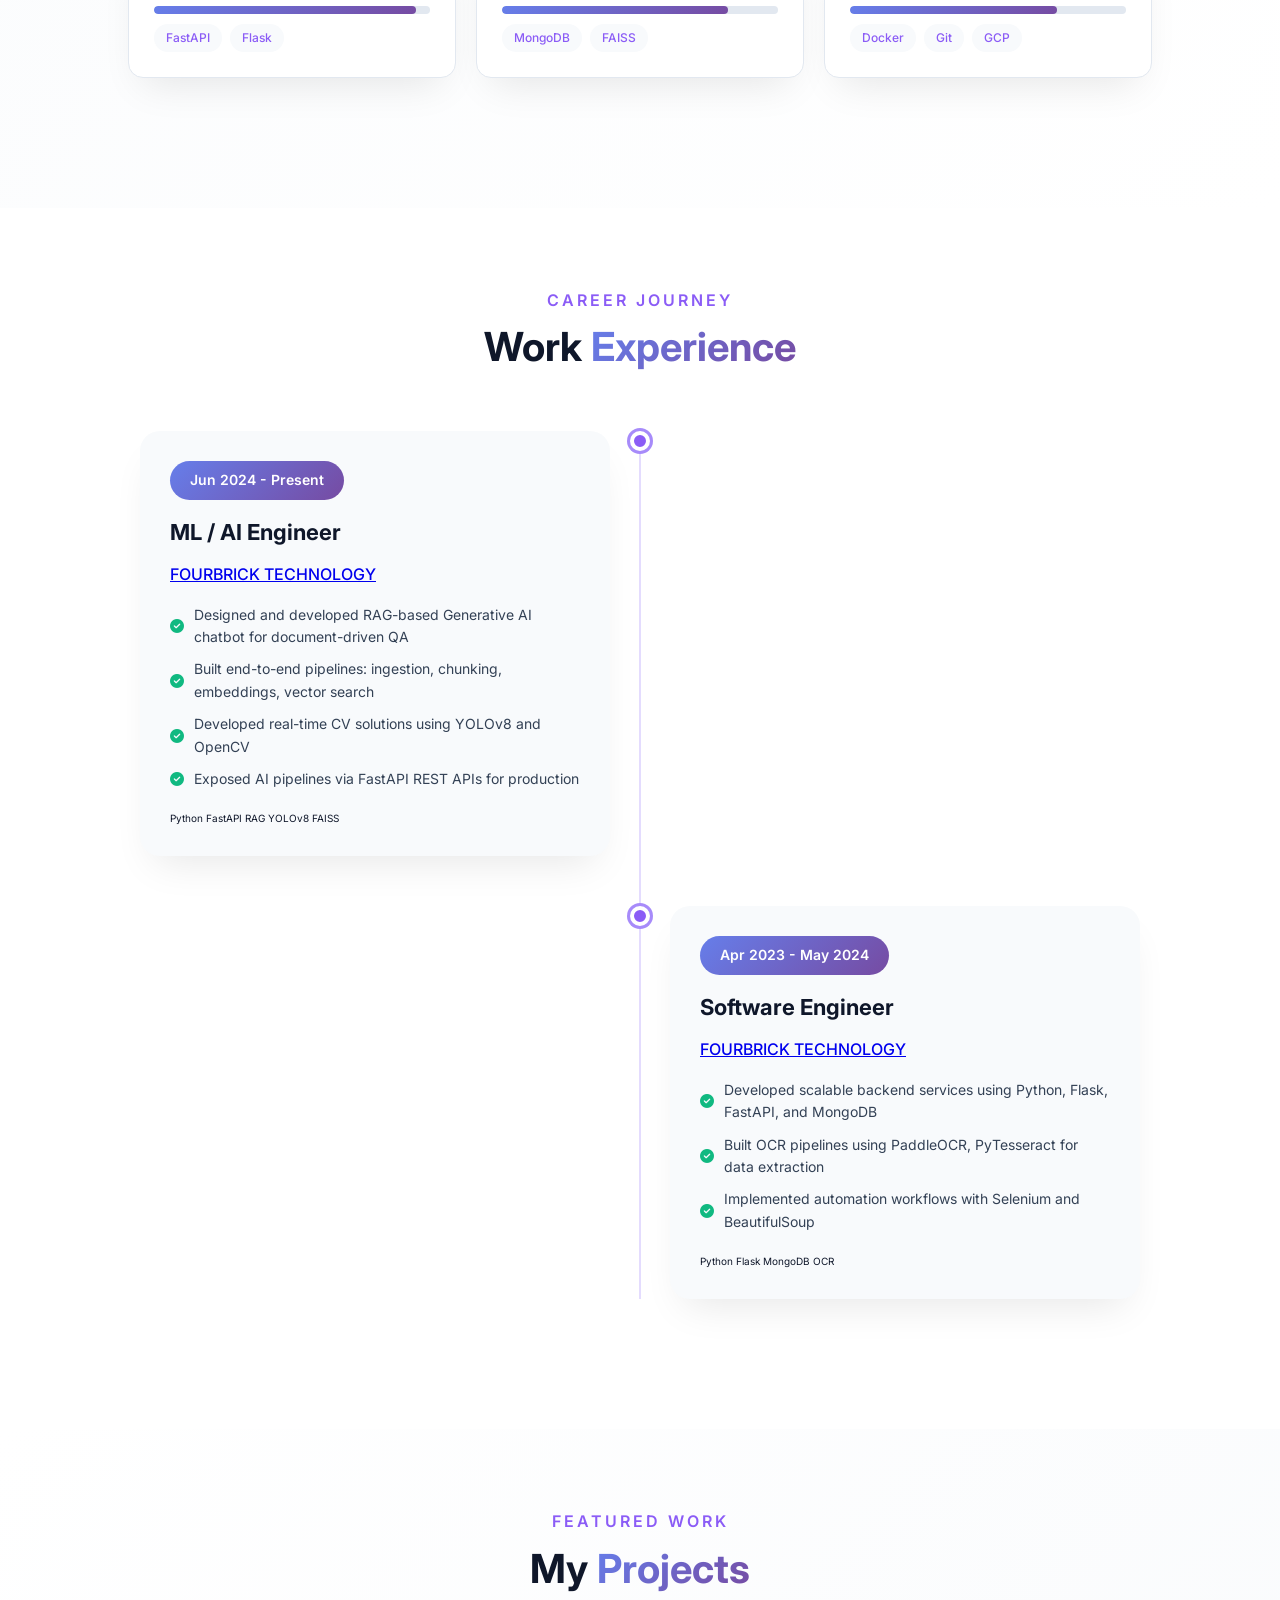
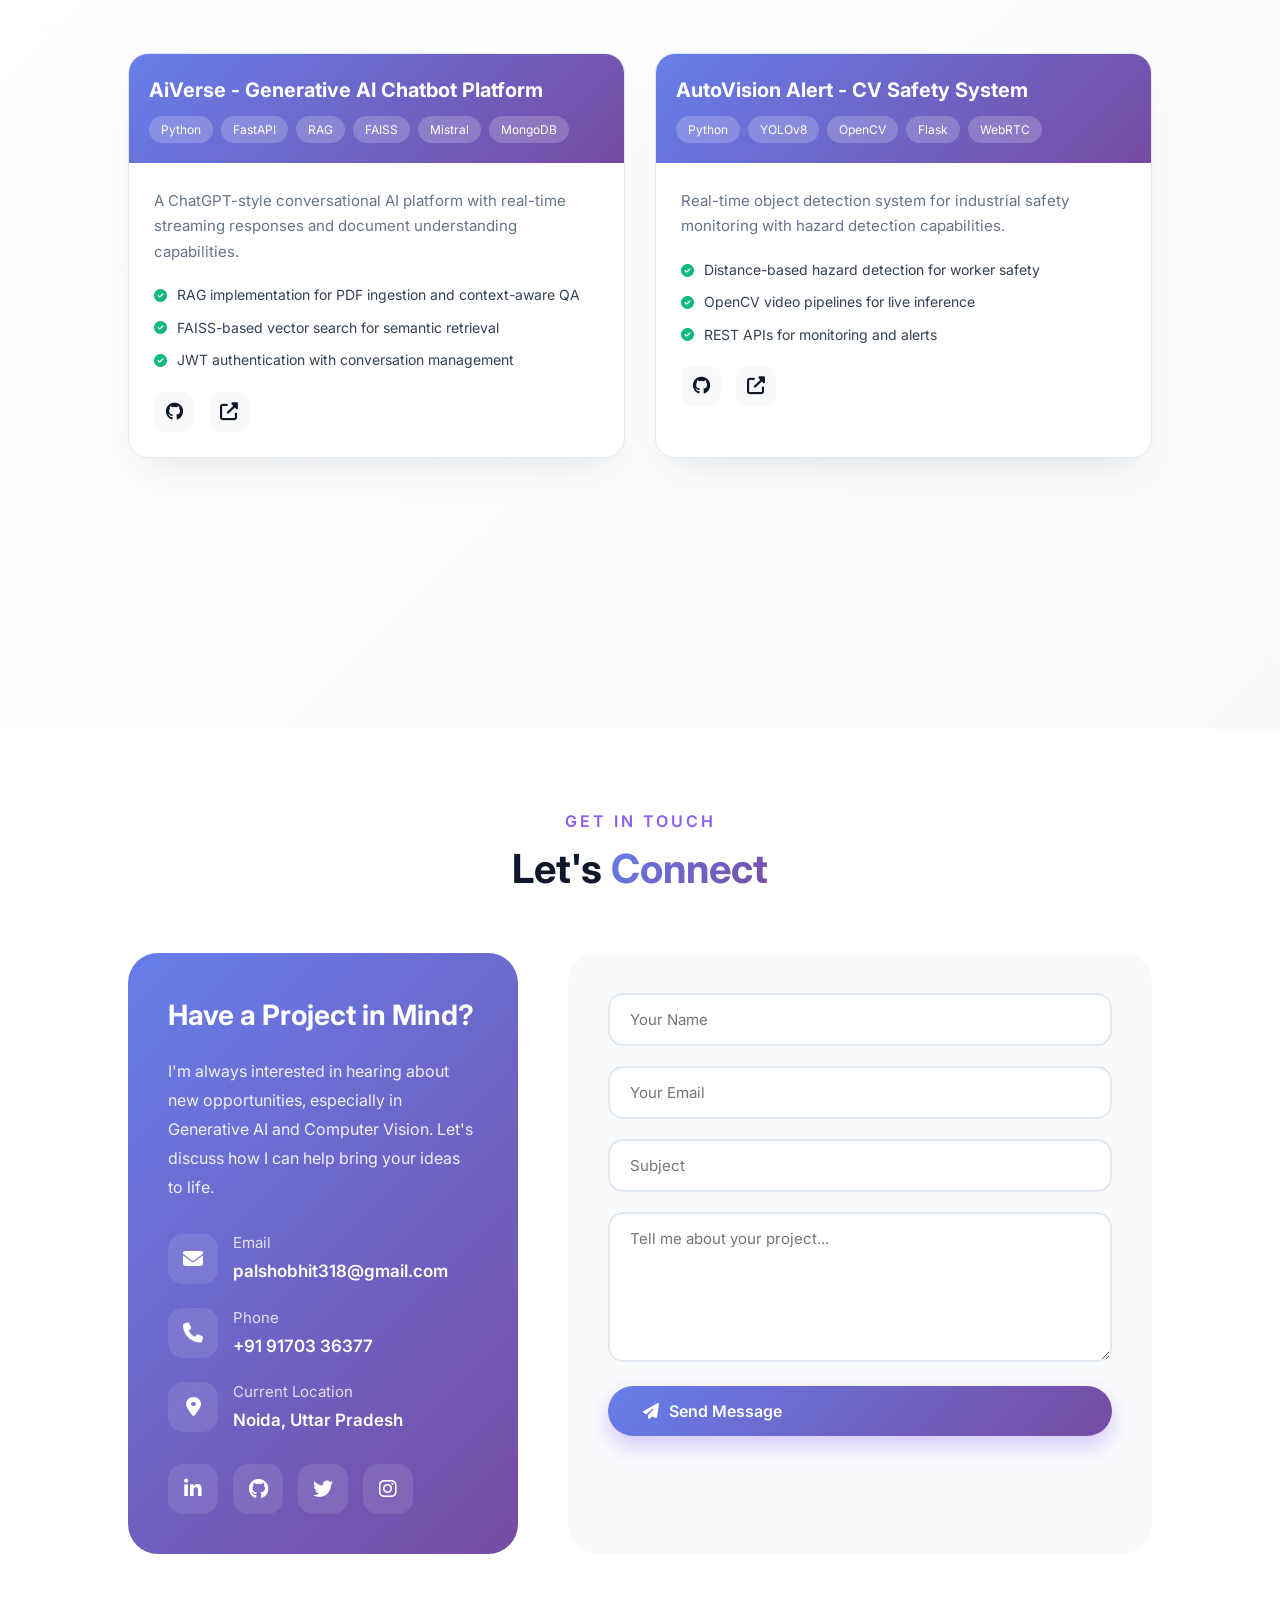
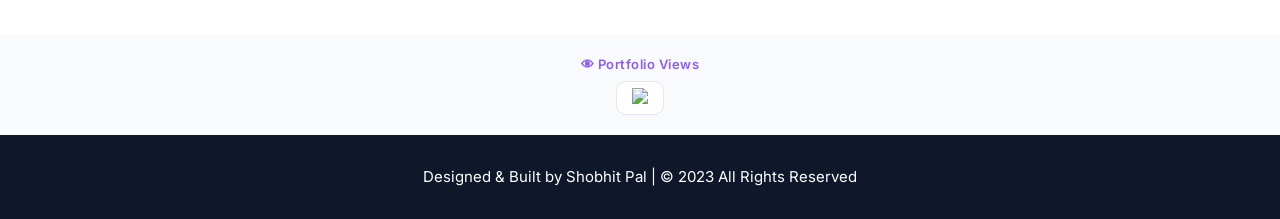
==== commit 7c50a375: "Update index.html" ====
--- a/index.html
+++ b/index.html
@@ -181,6 +181,130 @@
                 </div>
             </div>
         </div>
+
+        
+
+    <div class="skills-category">
+    <h3 class="category-title">
+        <i class="fas fa-robot"></i>
+        Agentic AI
+    </h3>
+
+    <div class="skills-grid">
+
+        <!-- Agentic AI Architecture -->
+        <div class="skill-card">
+            <div class="skill-header">
+                <h3>Agentic AI Systems</h3>
+                <span class="skill-percent">90%</span>
+            </div>
+
+            <div class="skill-bar">
+                <div class="skill-progress" style="width: 90%"></div>
+            </div>
+
+            <div class="skill-tags">
+                <span class="skill-tag">LangGraph</span>
+                <span class="skill-tag">Agentic Loops</span>
+                <span class="skill-tag">Multi-Agent</span>
+            </div>
+        </div>
+
+        <!-- Agent Orchestration -->
+        <div class="skill-card">
+            <div class="skill-header">
+                <h3>Agent Orchestration</h3>
+                <span class="skill-percent">88%</span>
+            </div>
+
+            <div class="skill-bar">
+                <div class="skill-progress" style="width: 88%"></div>
+            </div>
+
+            <div class="skill-tags">
+                <span class="skill-tag">LangGraph</span>
+                <span class="skill-tag">LangChain</span>
+                <span class="skill-tag">Supervisor</span>
+            </div>
+        </div>
+
+        <!-- Agent Memory -->
+        <div class="skill-card">
+            <div class="skill-header">
+                <h3>Agent Memory</h3>
+                <span class="skill-percent">85%</span>
+            </div>
+
+            <div class="skill-bar">
+                <div class="skill-progress" style="width: 85%"></div>
+            </div>
+
+            <div class="skill-tags">
+                <span class="skill-tag">Short-Term Memory</span>
+                <span class="skill-tag">Long-Term Memory</span>
+                <span class="skill-tag">State Management</span>
+            </div>
+        </div>
+
+        <!-- Tools & Function Calling -->
+        <div class="skill-card">
+            <div class="skill-header">
+                <h3>AI Tool Calling</h3>
+                <span class="skill-percent">85%</span>
+            </div>
+
+            <div class="skill-bar">
+                <div class="skill-progress" style="width: 85%"></div>
+            </div>
+
+            <div class="skill-tags">
+                <span class="skill-tag">Tool Calling</span>
+                <span class="skill-tag">Function Calling</span>
+                <span class="skill-tag">API Agents</span>
+            </div>
+        </div>
+
+        <!-- RAG Agents -->
+        <div class="skill-card">
+            <div class="skill-header">
+                <h3>Agentic RAG</h3>
+                <span class="skill-percent">90%</span>
+            </div>
+
+            <div class="skill-bar">
+                <div class="skill-progress" style="width: 90%"></div>
+            </div>
+
+            <div class="skill-tags">
+                <span class="skill-tag">RAG</span>
+                <span class="skill-tag">FAISS</span>
+                <span class="skill-tag">Vector DB</span>
+            </div>
+        </div>
+
+        <!-- LLM Agents -->
+        <div class="skill-card">
+            <div class="skill-header">
+                <h3>LLM Agents</h3>
+                <span class="skill-percent">88%</span>
+            </div>
+
+            <div class="skill-bar">
+                <div class="skill-progress" style="width: 88%"></div>
+            </div>
+
+            <div class="skill-tags">
+                <span class="skill-tag">OpenAI</span>
+                <span class="skill-tag">LLaMA</span>
+                <span class="skill-tag">Mistral</span>
+            </div>
+        </div>
+
+    </div>
+</div>
+
+
+        
 
         <div class="skills-category">
             <h3 class="category-title">
--- a/css/style.css
+++ b/css/style.css
@@ -277,9 +277,9 @@
     animation-delay: 1.5s;
 }
 
-.badge-2 {
-    bottom: 20%;
-    left: -50%;
+.badge-3 {
+    bottom: 70%;
+    left: -10%;
     animation-delay: 1.5s;
 }
 
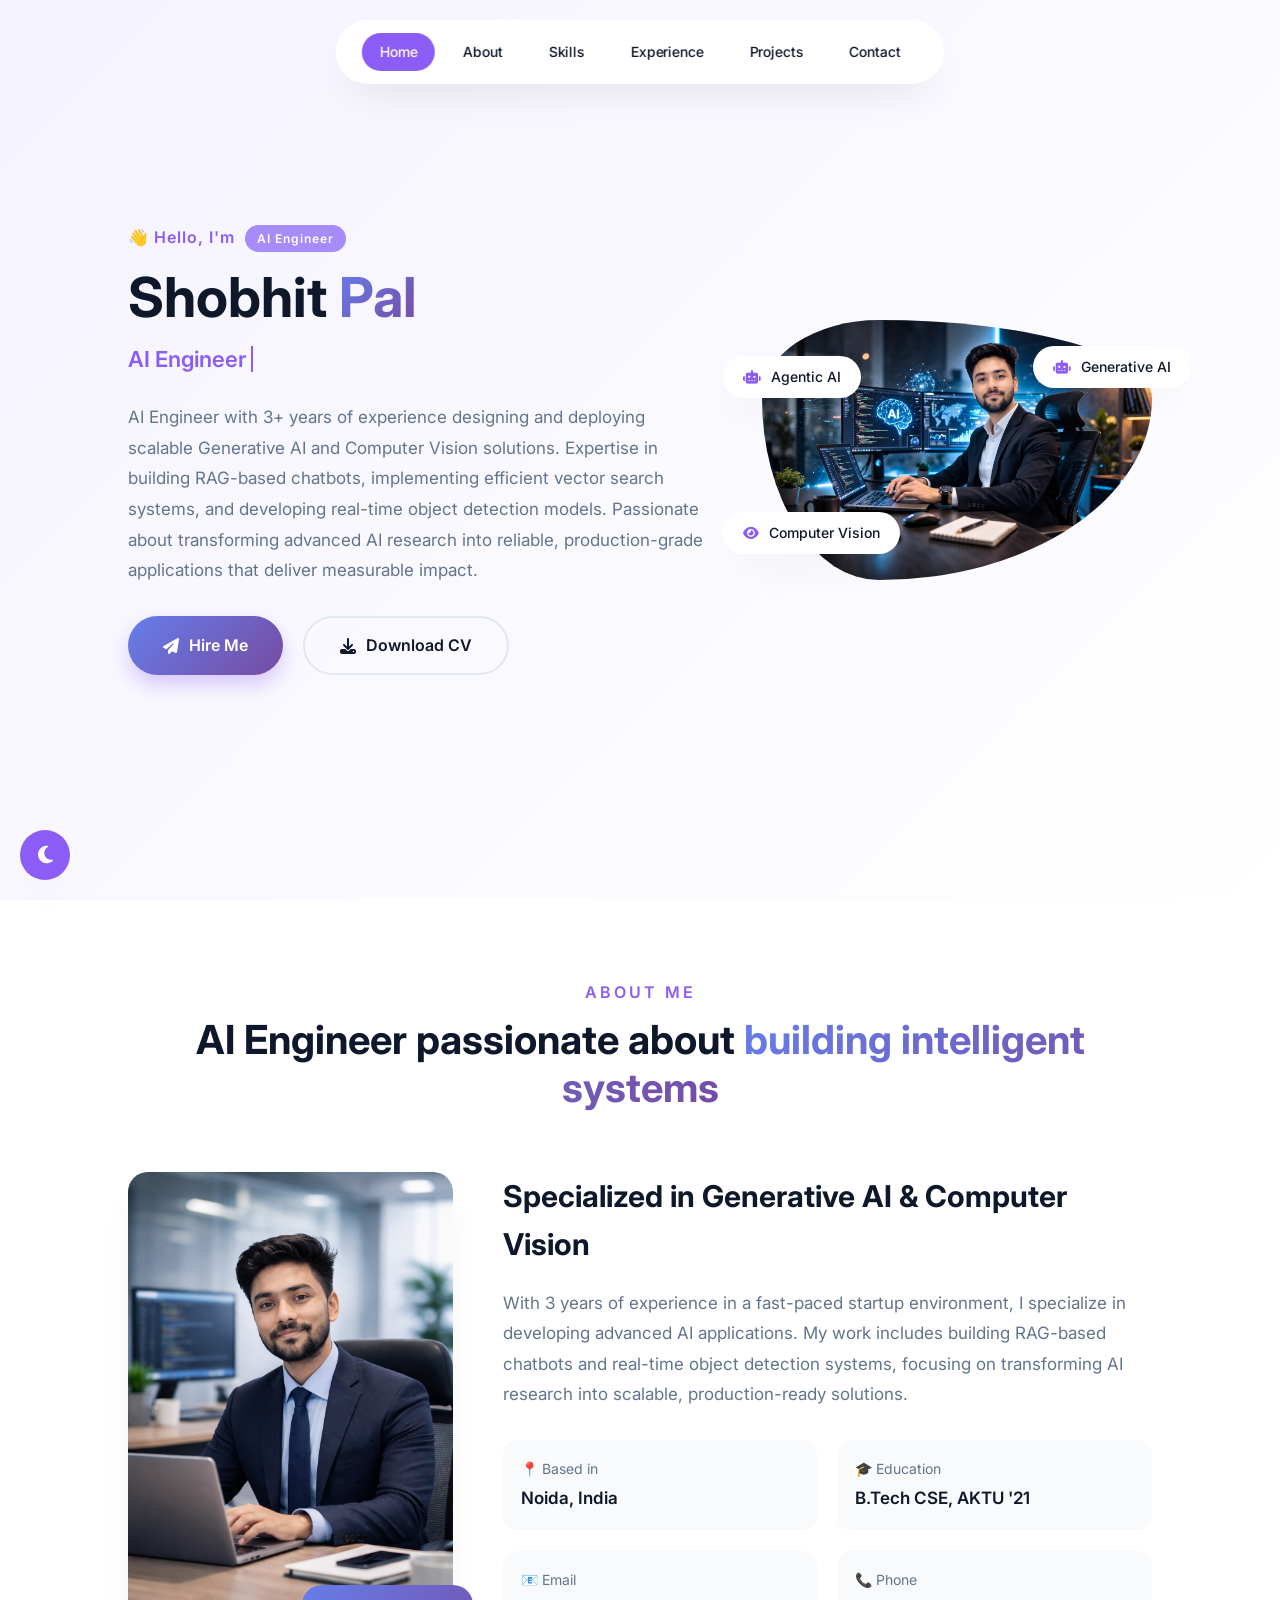
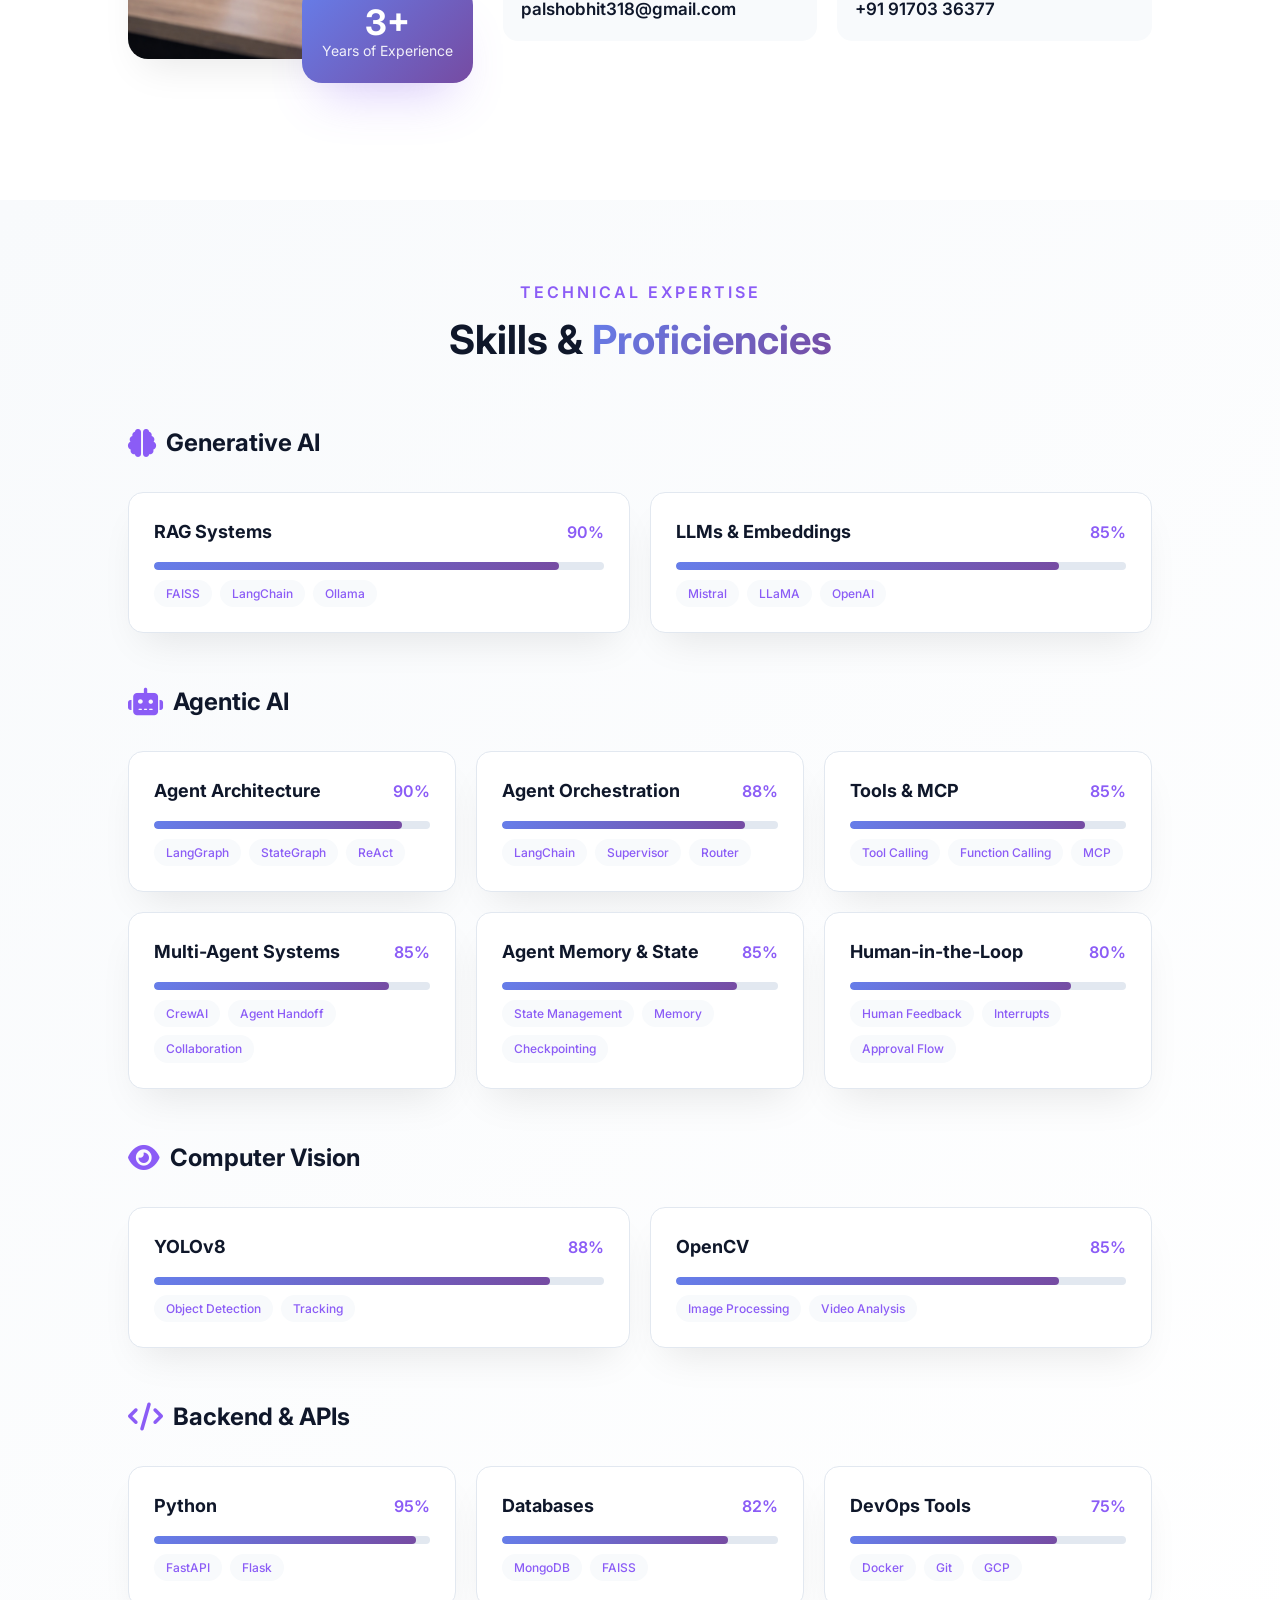
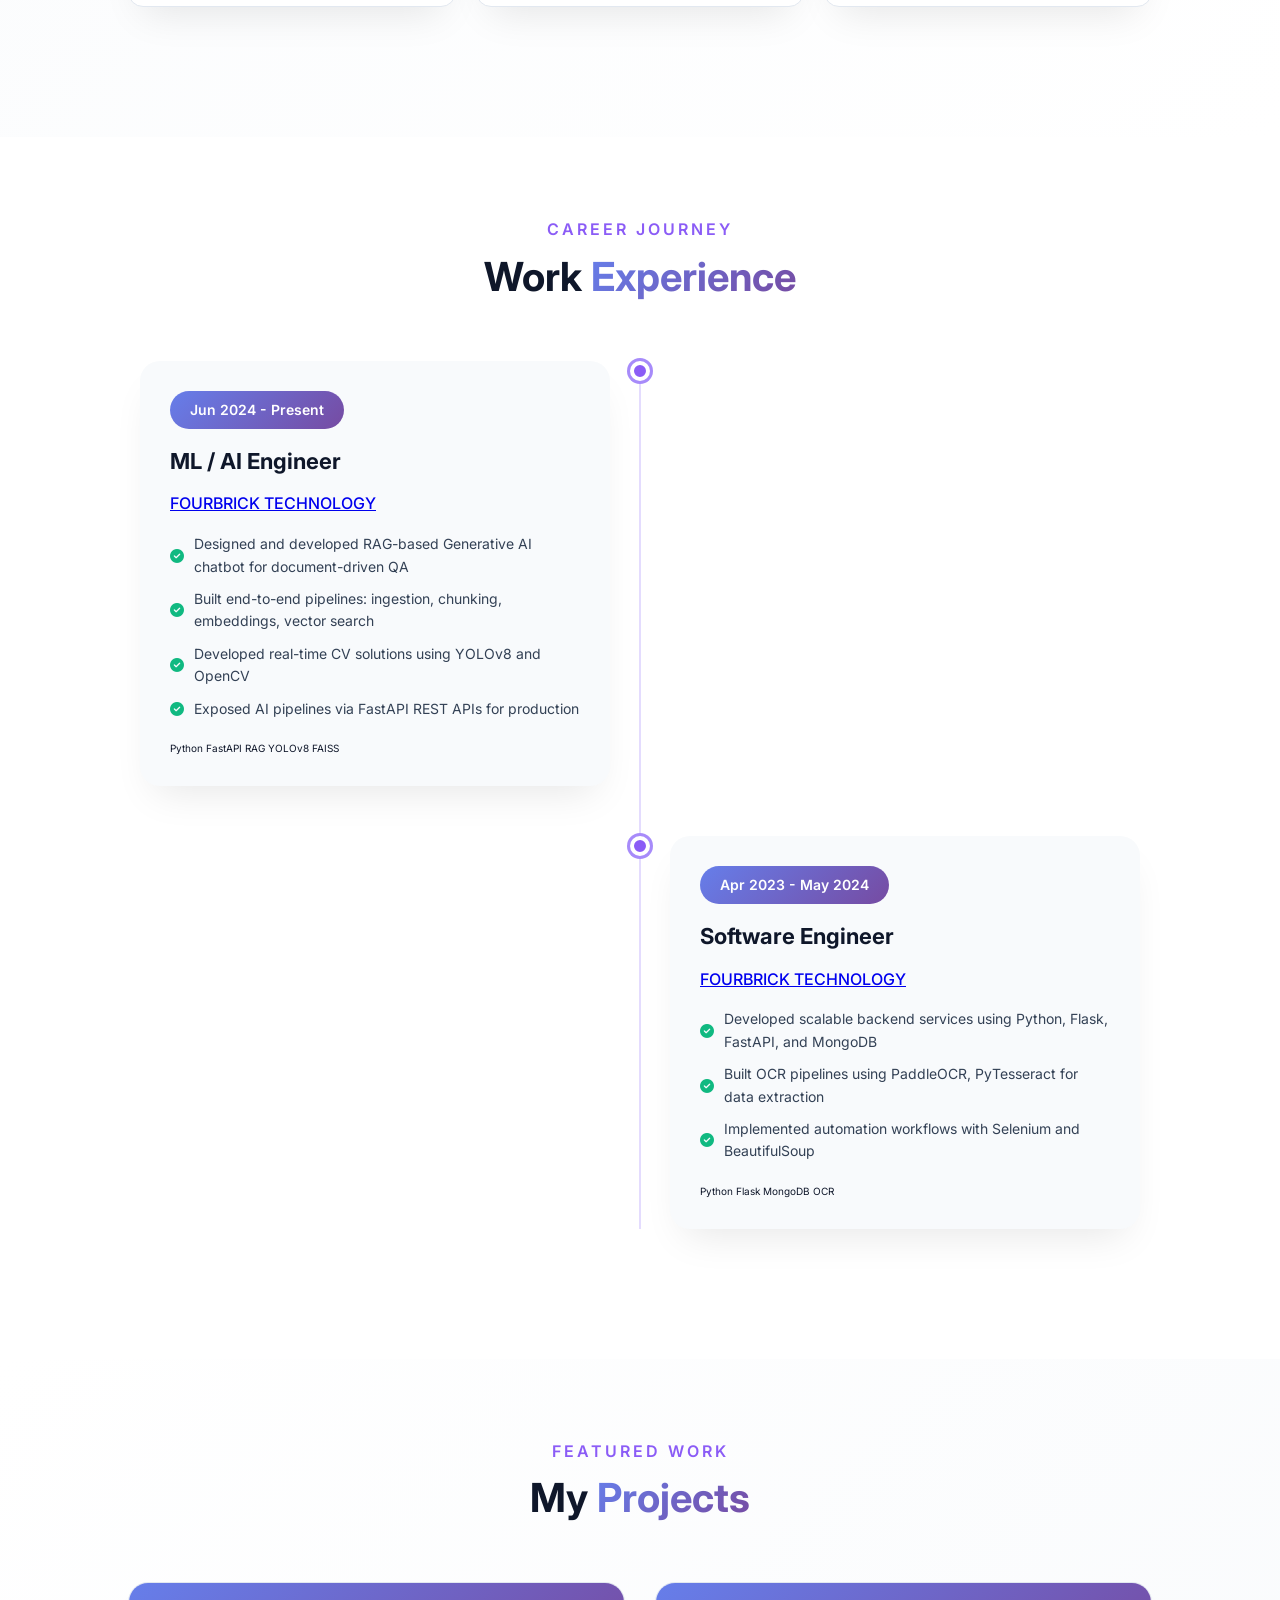
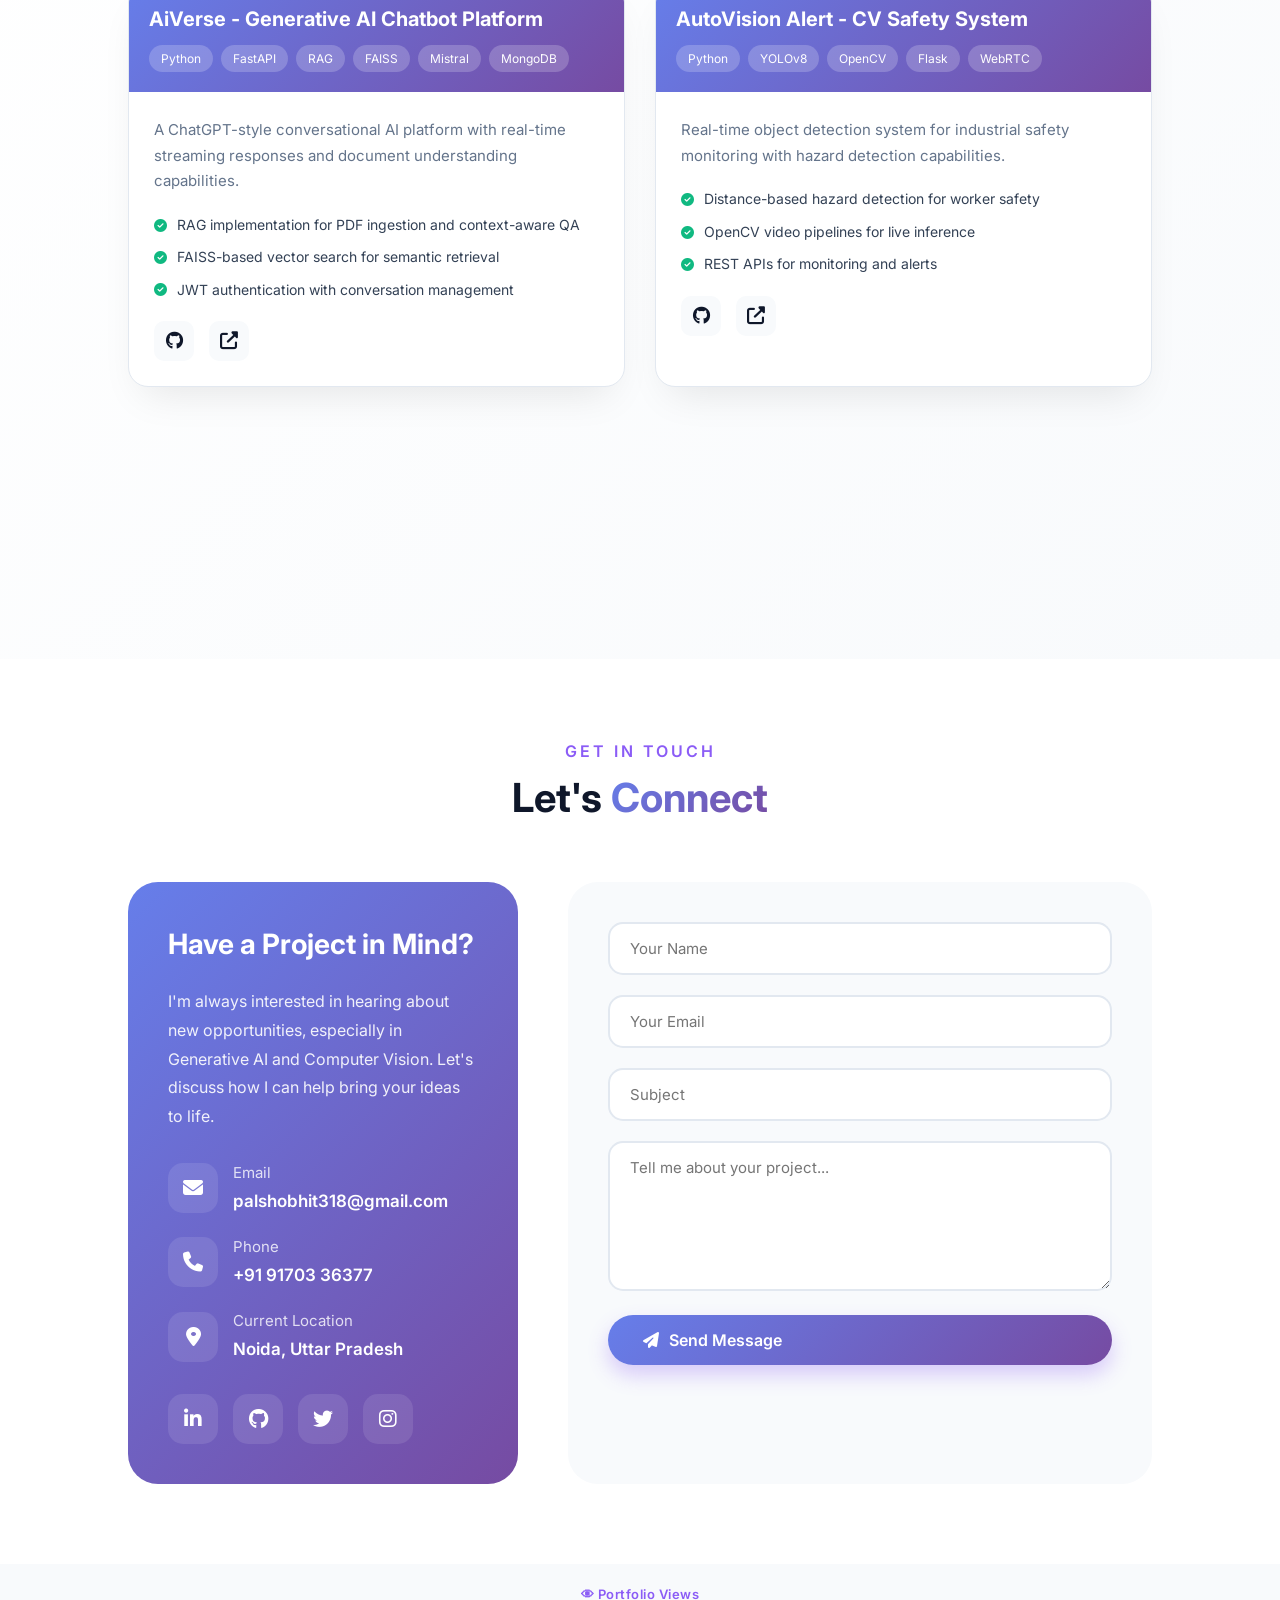
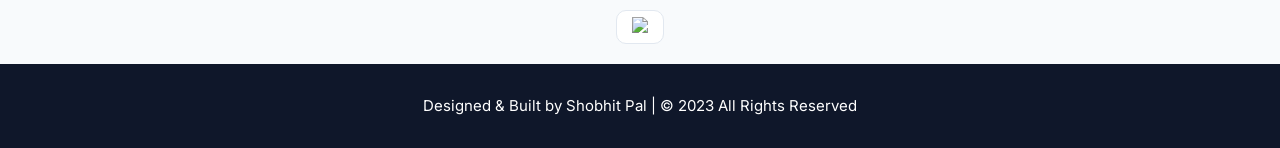
==== commit 6f3f47b6: "Refactor skill categories and update titles" ====
--- a/index.html
+++ b/index.html
@@ -183,8 +183,7 @@
         </div>
 
         
-
-    <div class="skills-category">
+<div class="skills-category">
     <h3 class="category-title">
         <i class="fas fa-robot"></i>
         Agentic AI
@@ -192,21 +191,19 @@
 
     <div class="skills-grid">
 
-        <!-- Agentic AI Architecture -->
+        <!-- Agent Architecture -->
         <div class="skill-card">
             <div class="skill-header">
-                <h3>Agentic AI Systems</h3>
+                <h3>Agent Architecture</h3>
                 <span class="skill-percent">90%</span>
             </div>
-
             <div class="skill-bar">
                 <div class="skill-progress" style="width: 90%"></div>
             </div>
-
             <div class="skill-tags">
                 <span class="skill-tag">LangGraph</span>
-                <span class="skill-tag">Agentic Loops</span>
-                <span class="skill-tag">Multi-Agent</span>
+                <span class="skill-tag">StateGraph</span>
+                <span class="skill-tag">ReAct</span>
             </div>
         </div>
 
@@ -216,92 +213,83 @@
                 <h3>Agent Orchestration</h3>
                 <span class="skill-percent">88%</span>
             </div>
-
             <div class="skill-bar">
                 <div class="skill-progress" style="width: 88%"></div>
             </div>
-
             <div class="skill-tags">
-                <span class="skill-tag">LangGraph</span>
                 <span class="skill-tag">LangChain</span>
                 <span class="skill-tag">Supervisor</span>
+                <span class="skill-tag">Router</span>
+            </div>
+        </div>
+
+        <!-- Tool Calling & MCP -->
+        <div class="skill-card">
+            <div class="skill-header">
+                <h3>Tools & MCP</h3>
+                <span class="skill-percent">85%</span>
+            </div>
+            <div class="skill-bar">
+                <div class="skill-progress" style="width: 85%"></div>
+            </div>
+            <div class="skill-tags">
+                <span class="skill-tag">Tool Calling</span>
+                <span class="skill-tag">Function Calling</span>
+                <span class="skill-tag">MCP</span>
+            </div>
+        </div>
+
+        <!-- Multi-Agent Systems -->
+        <div class="skill-card">
+            <div class="skill-header">
+                <h3>Multi-Agent Systems</h3>
+                <span class="skill-percent">85%</span>
+            </div>
+            <div class="skill-bar">
+                <div class="skill-progress" style="width: 85%"></div>
+            </div>
+            <div class="skill-tags">
+                <span class="skill-tag">CrewAI</span>
+                <span class="skill-tag">Agent Handoff</span>
+                <span class="skill-tag">Collaboration</span>
             </div>
         </div>
 
         <!-- Agent Memory -->
         <div class="skill-card">
             <div class="skill-header">
-                <h3>Agent Memory</h3>
+                <h3>Agent Memory & State</h3>
                 <span class="skill-percent">85%</span>
             </div>
-
             <div class="skill-bar">
                 <div class="skill-progress" style="width: 85%"></div>
             </div>
-
             <div class="skill-tags">
-                <span class="skill-tag">Short-Term Memory</span>
-                <span class="skill-tag">Long-Term Memory</span>
                 <span class="skill-tag">State Management</span>
-            </div>
-        </div>
-
-        <!-- Tools & Function Calling -->
+                <span class="skill-tag">Memory</span>
+                <span class="skill-tag">Checkpointing</span>
+            </div>
+        </div>
+
+        <!-- Human in the Loop -->
         <div class="skill-card">
             <div class="skill-header">
-                <h3>AI Tool Calling</h3>
-                <span class="skill-percent">85%</span>
-            </div>
-
+                <h3>Human-in-the-Loop</h3>
+                <span class="skill-percent">80%</span>
+            </div>
             <div class="skill-bar">
-                <div class="skill-progress" style="width: 85%"></div>
-            </div>
-
+                <div class="skill-progress" style="width: 80%"></div>
+            </div>
             <div class="skill-tags">
-                <span class="skill-tag">Tool Calling</span>
-                <span class="skill-tag">Function Calling</span>
-                <span class="skill-tag">API Agents</span>
-            </div>
-        </div>
-
-        <!-- RAG Agents -->
-        <div class="skill-card">
-            <div class="skill-header">
-                <h3>Agentic RAG</h3>
-                <span class="skill-percent">90%</span>
-            </div>
-
-            <div class="skill-bar">
-                <div class="skill-progress" style="width: 90%"></div>
-            </div>
-
-            <div class="skill-tags">
-                <span class="skill-tag">RAG</span>
-                <span class="skill-tag">FAISS</span>
-                <span class="skill-tag">Vector DB</span>
-            </div>
-        </div>
-
-        <!-- LLM Agents -->
-        <div class="skill-card">
-            <div class="skill-header">
-                <h3>LLM Agents</h3>
-                <span class="skill-percent">88%</span>
-            </div>
-
-            <div class="skill-bar">
-                <div class="skill-progress" style="width: 88%"></div>
-            </div>
-
-            <div class="skill-tags">
-                <span class="skill-tag">OpenAI</span>
-                <span class="skill-tag">LLaMA</span>
-                <span class="skill-tag">Mistral</span>
+                <span class="skill-tag">Human Feedback</span>
+                <span class="skill-tag">Interrupts</span>
+                <span class="skill-tag">Approval Flow</span>
             </div>
         </div>
 
     </div>
 </div>
+
 
 
         
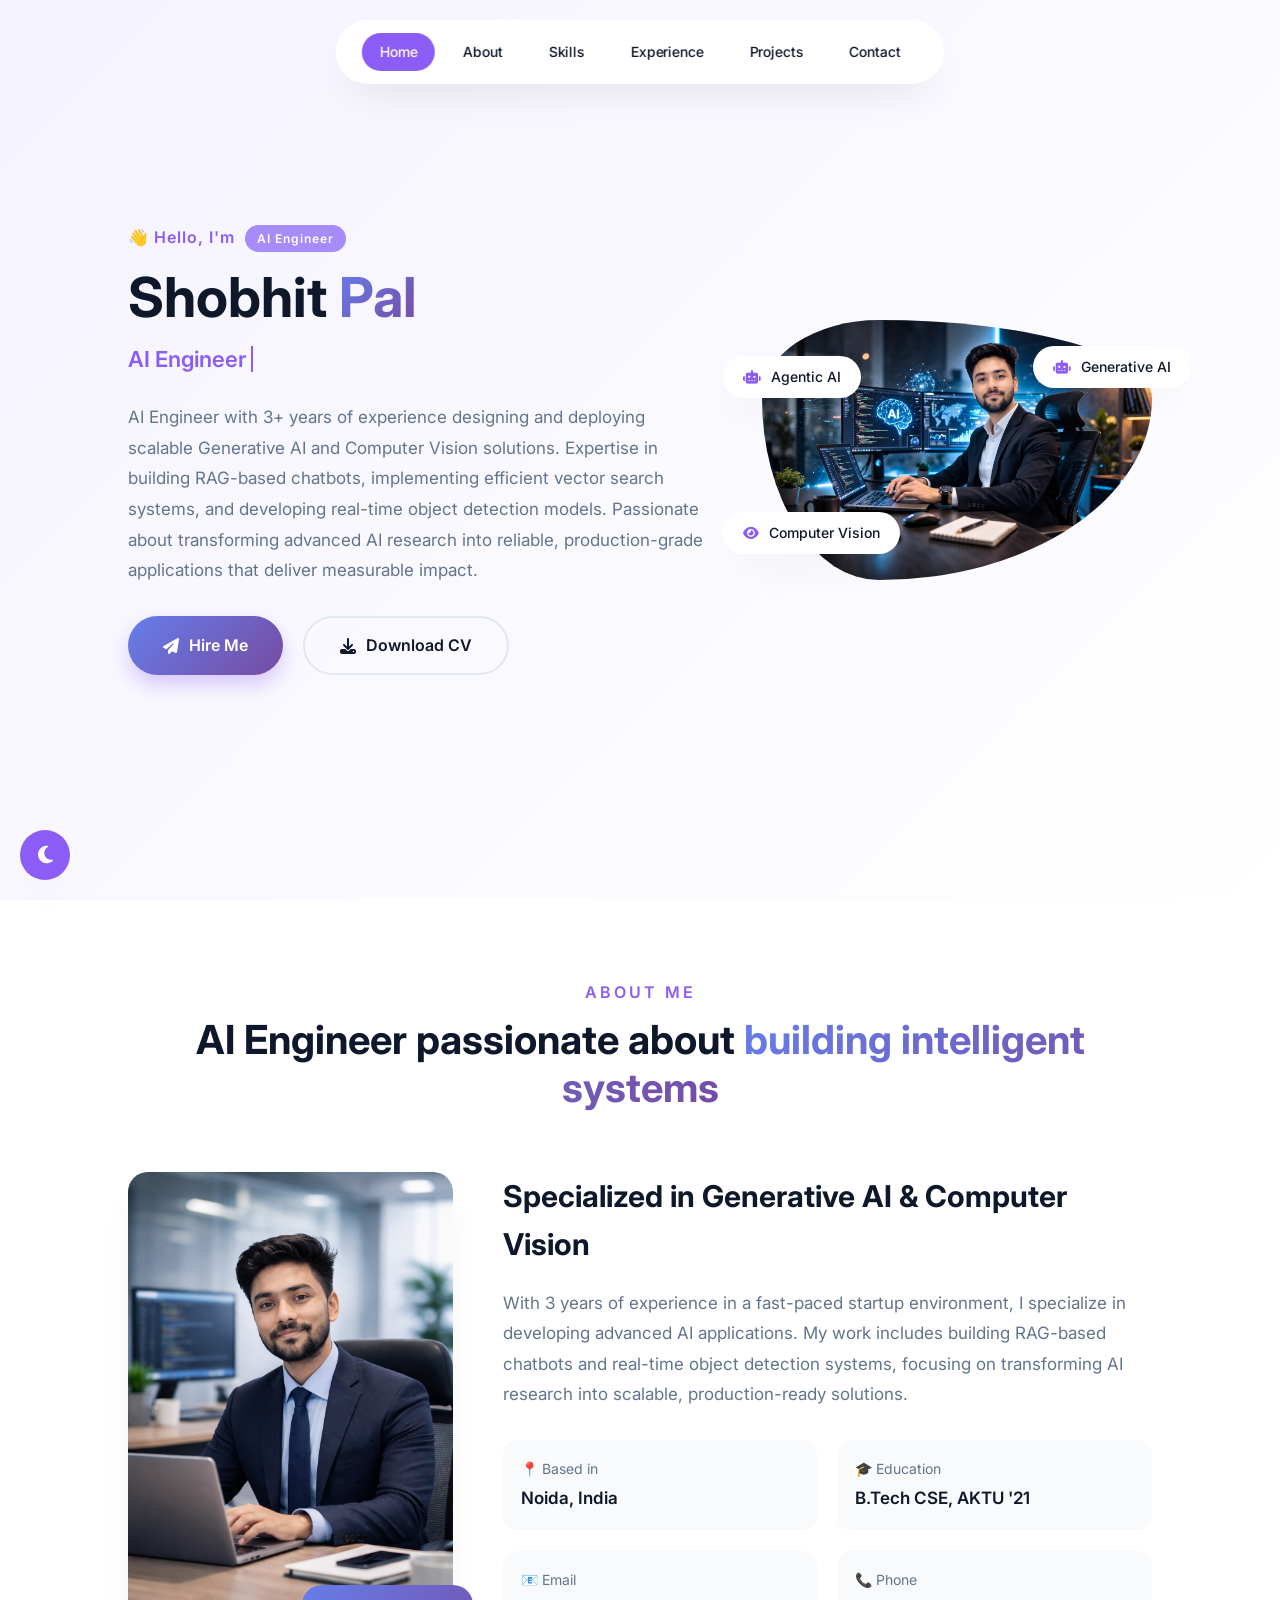
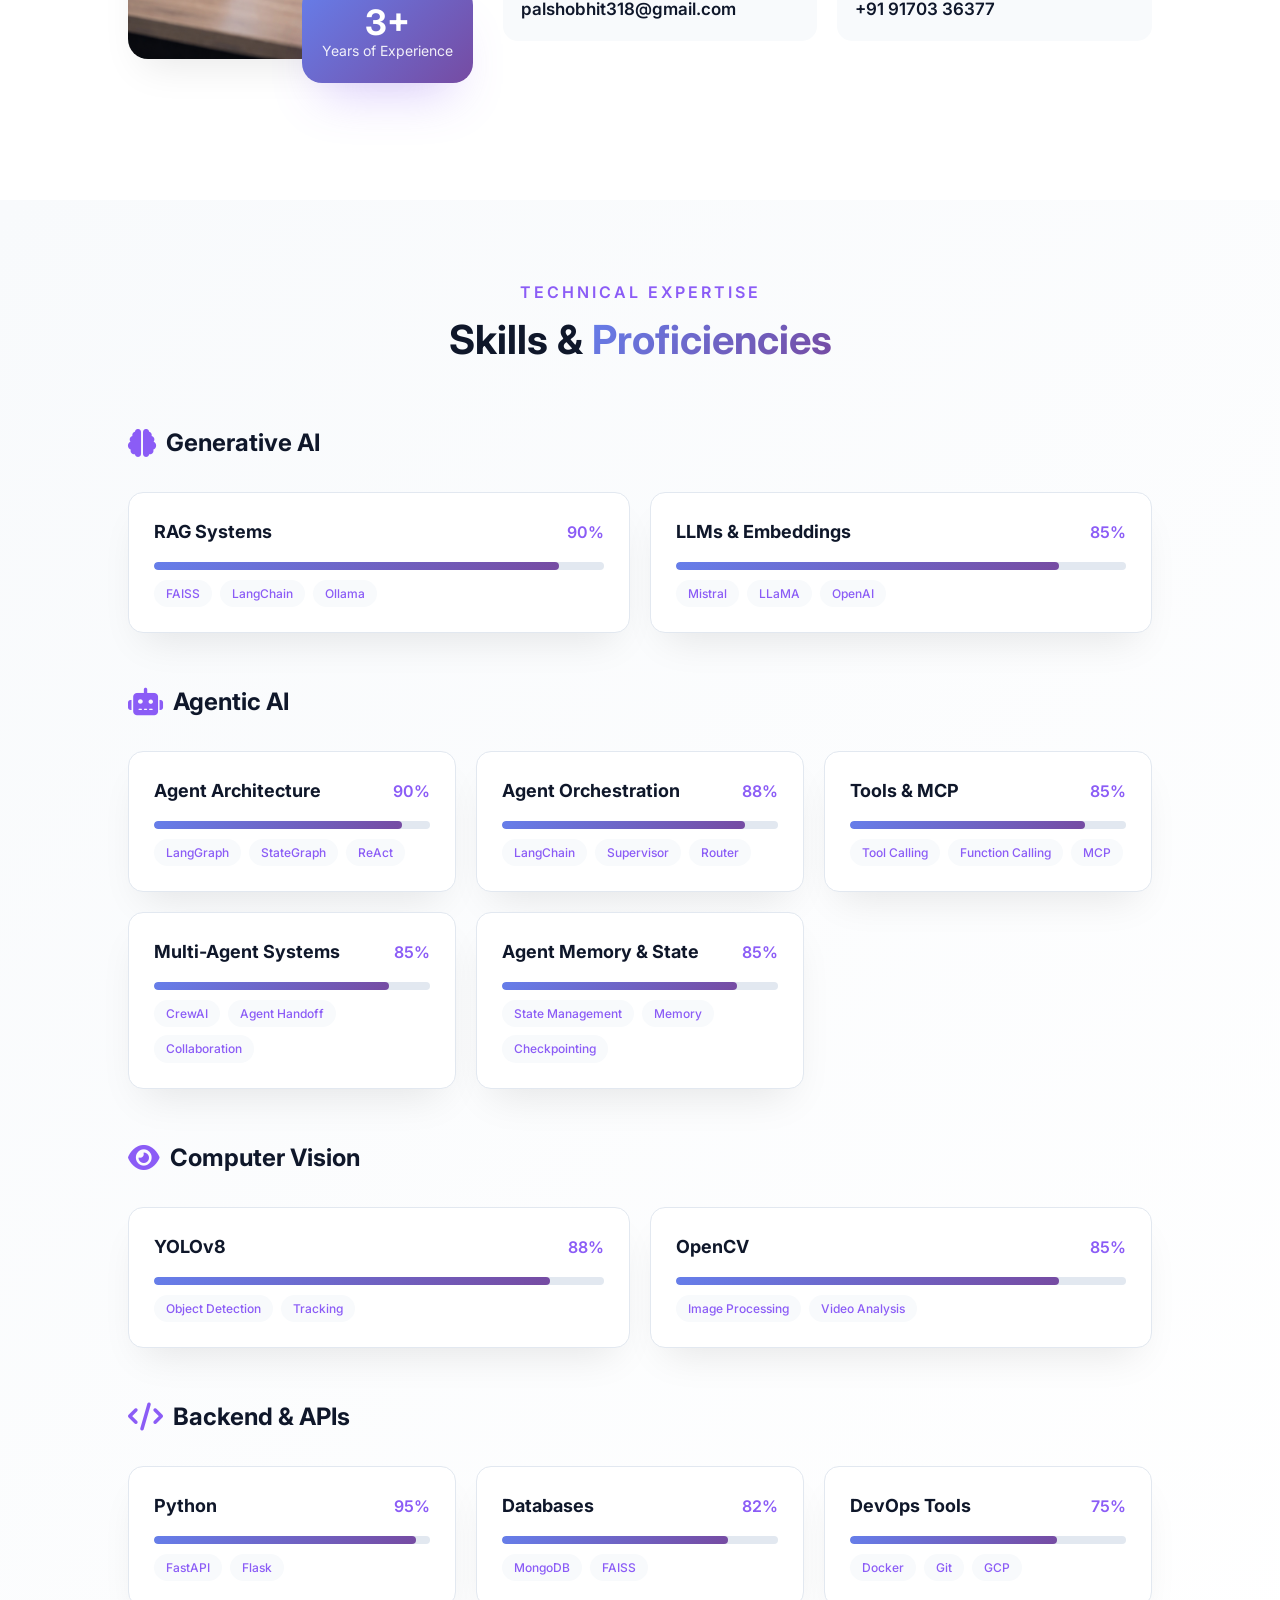
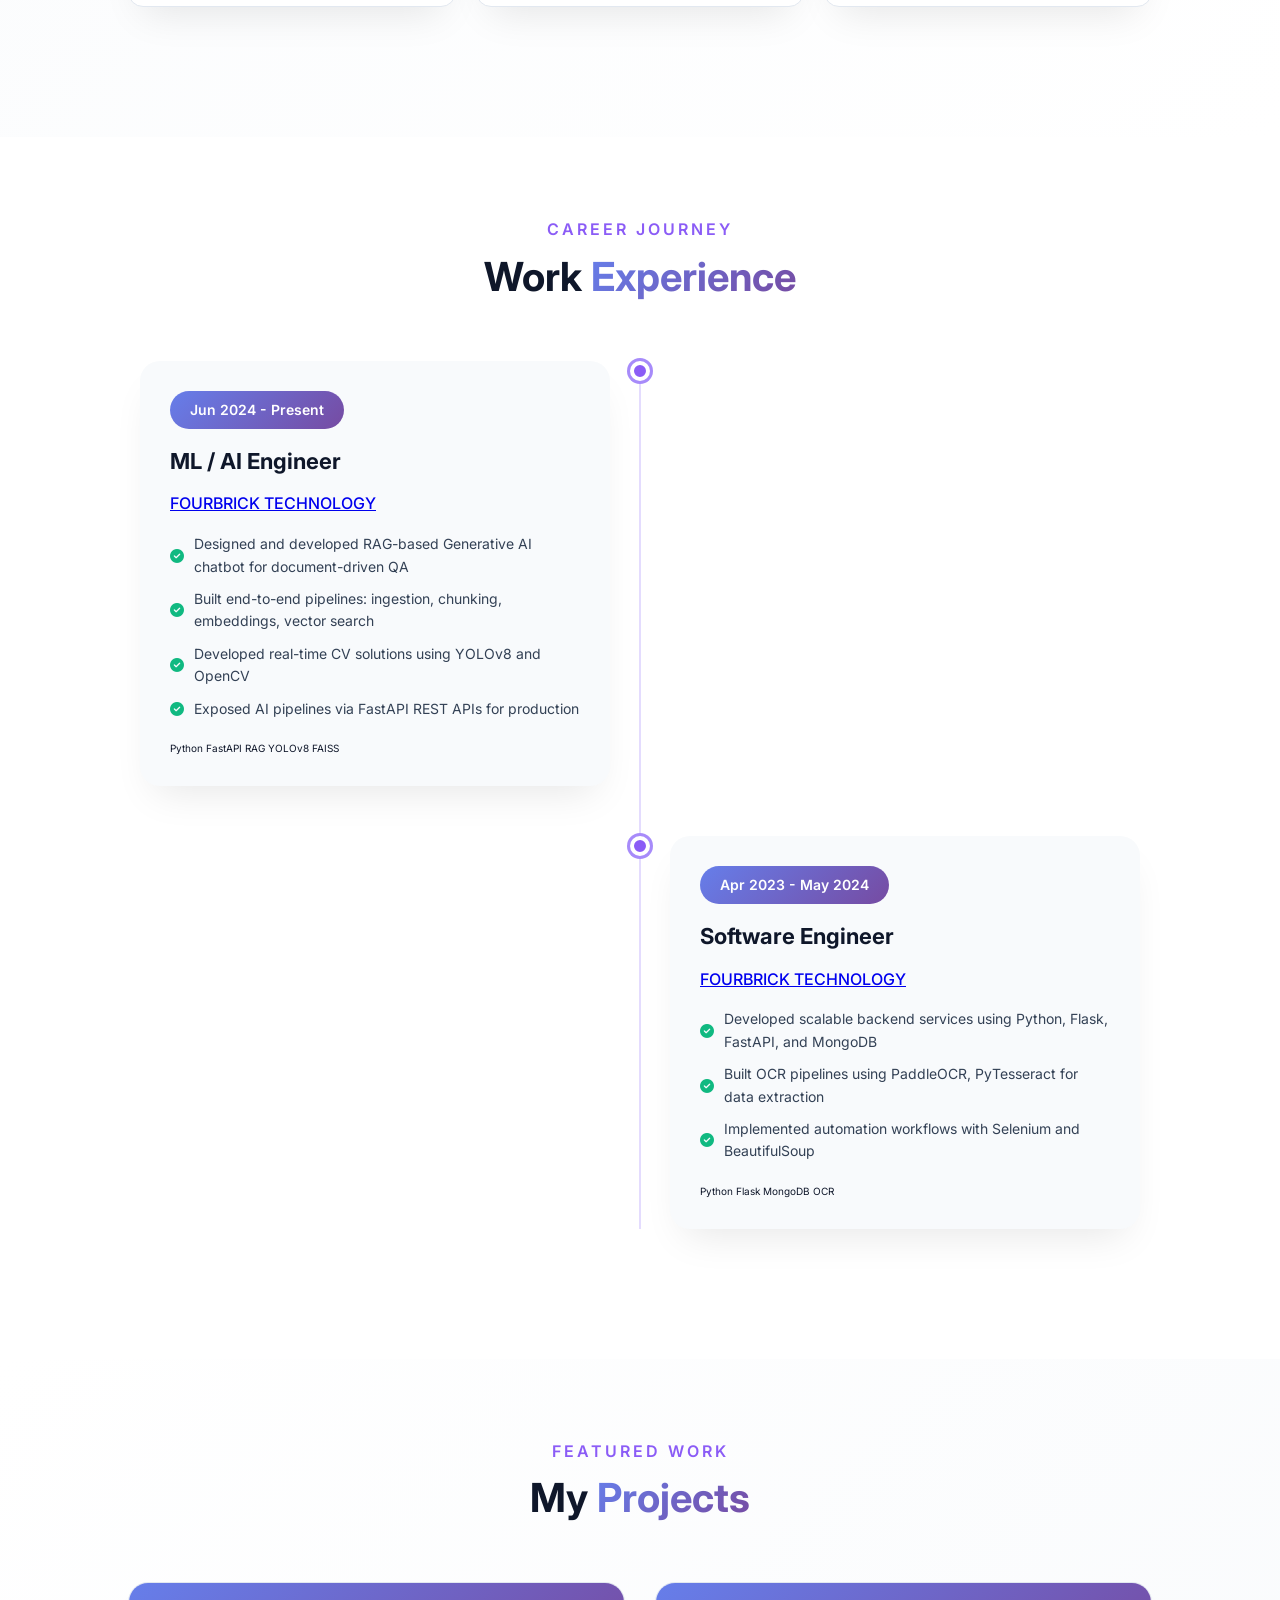
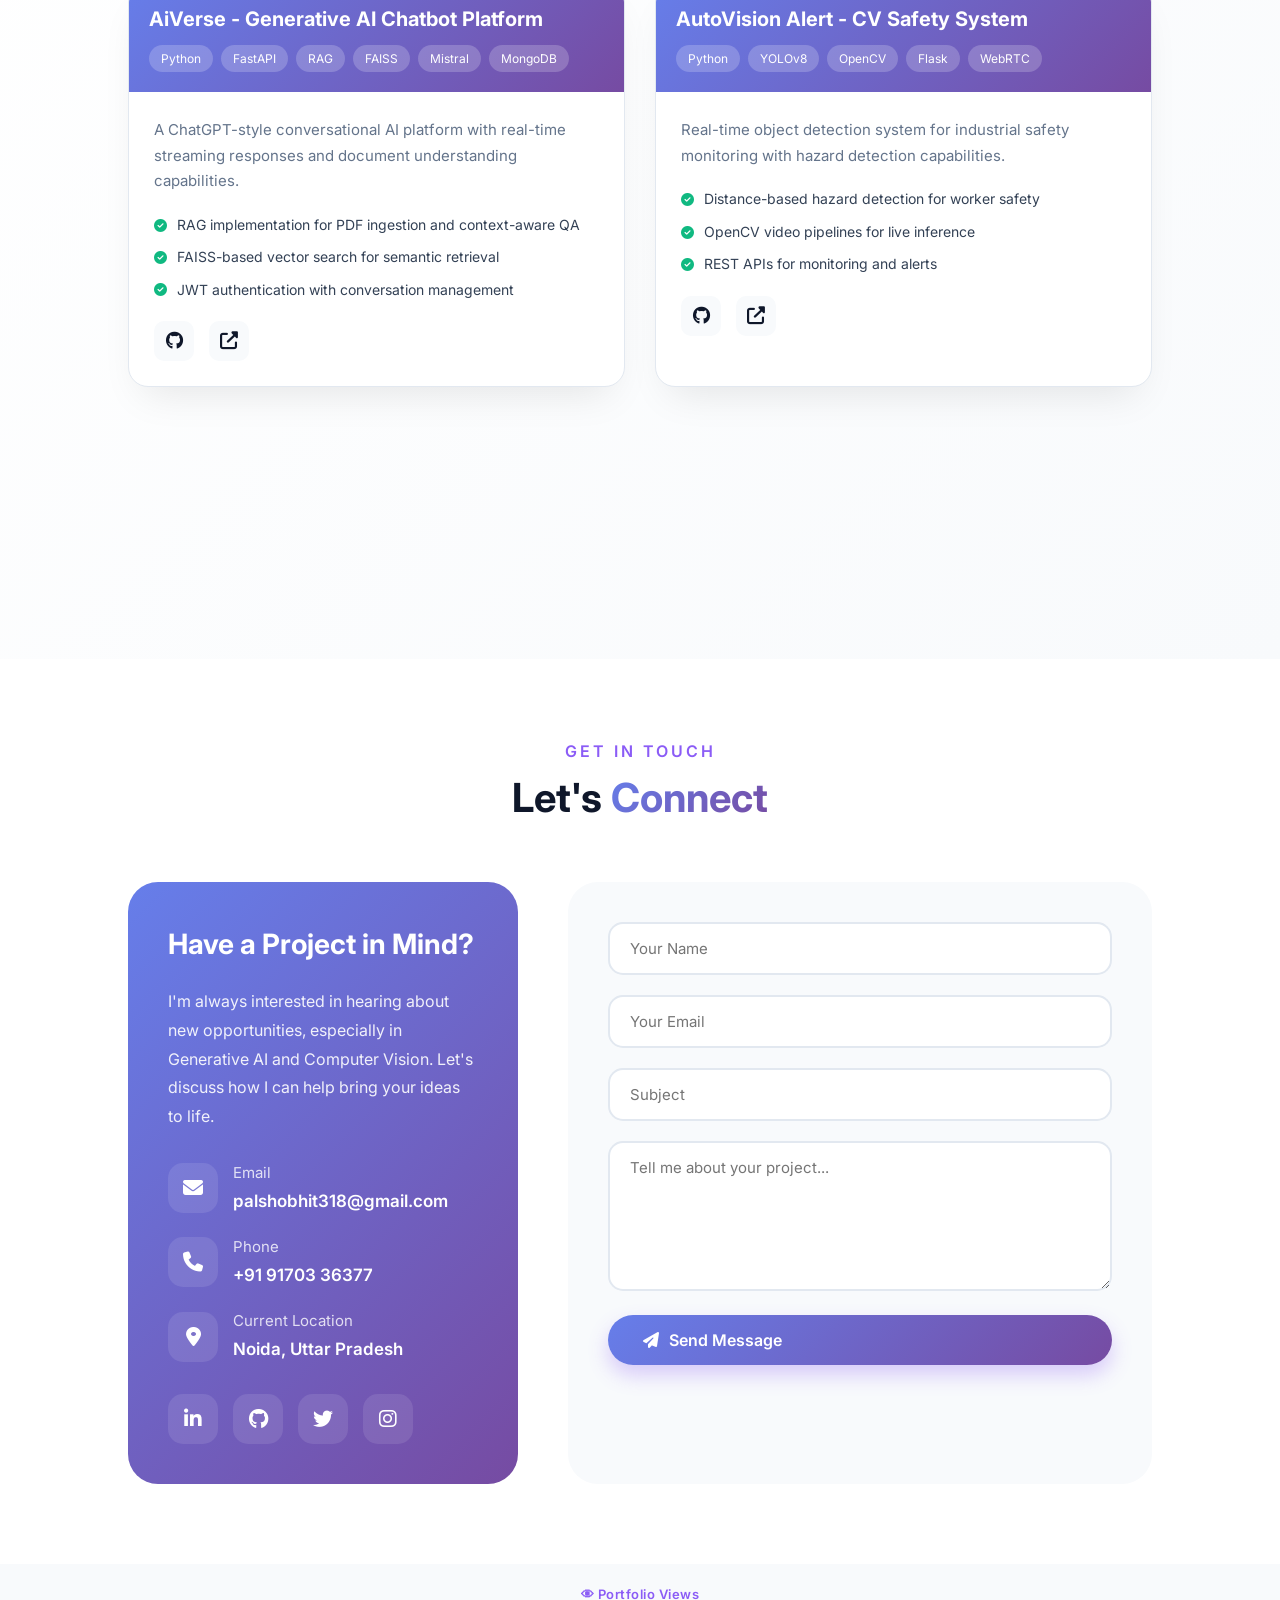
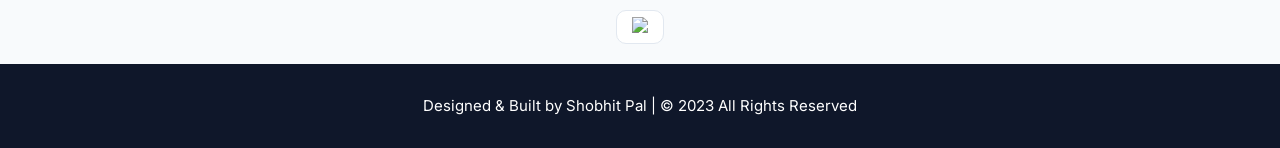
==== commit c1b408ea: "Update index.html" ====
--- a/index.html
+++ b/index.html
@@ -223,7 +223,7 @@
             </div>
         </div>
 
-        <!-- Tool Calling & MCP -->
+        <!-- Tools & MCP -->
         <div class="skill-card">
             <div class="skill-header">
                 <h3>Tools & MCP</h3>
@@ -255,7 +255,7 @@
             </div>
         </div>
 
-        <!-- Agent Memory -->
+        <!-- Agent Memory & State -->
         <div class="skill-card">
             <div class="skill-header">
                 <h3>Agent Memory & State</h3>
@@ -271,24 +271,9 @@
             </div>
         </div>
 
-        <!-- Human in the Loop -->
-        <div class="skill-card">
-            <div class="skill-header">
-                <h3>Human-in-the-Loop</h3>
-                <span class="skill-percent">80%</span>
-            </div>
-            <div class="skill-bar">
-                <div class="skill-progress" style="width: 80%"></div>
-            </div>
-            <div class="skill-tags">
-                <span class="skill-tag">Human Feedback</span>
-                <span class="skill-tag">Interrupts</span>
-                <span class="skill-tag">Approval Flow</span>
-            </div>
-        </div>
-
     </div>
 </div>
+
 
 
 
